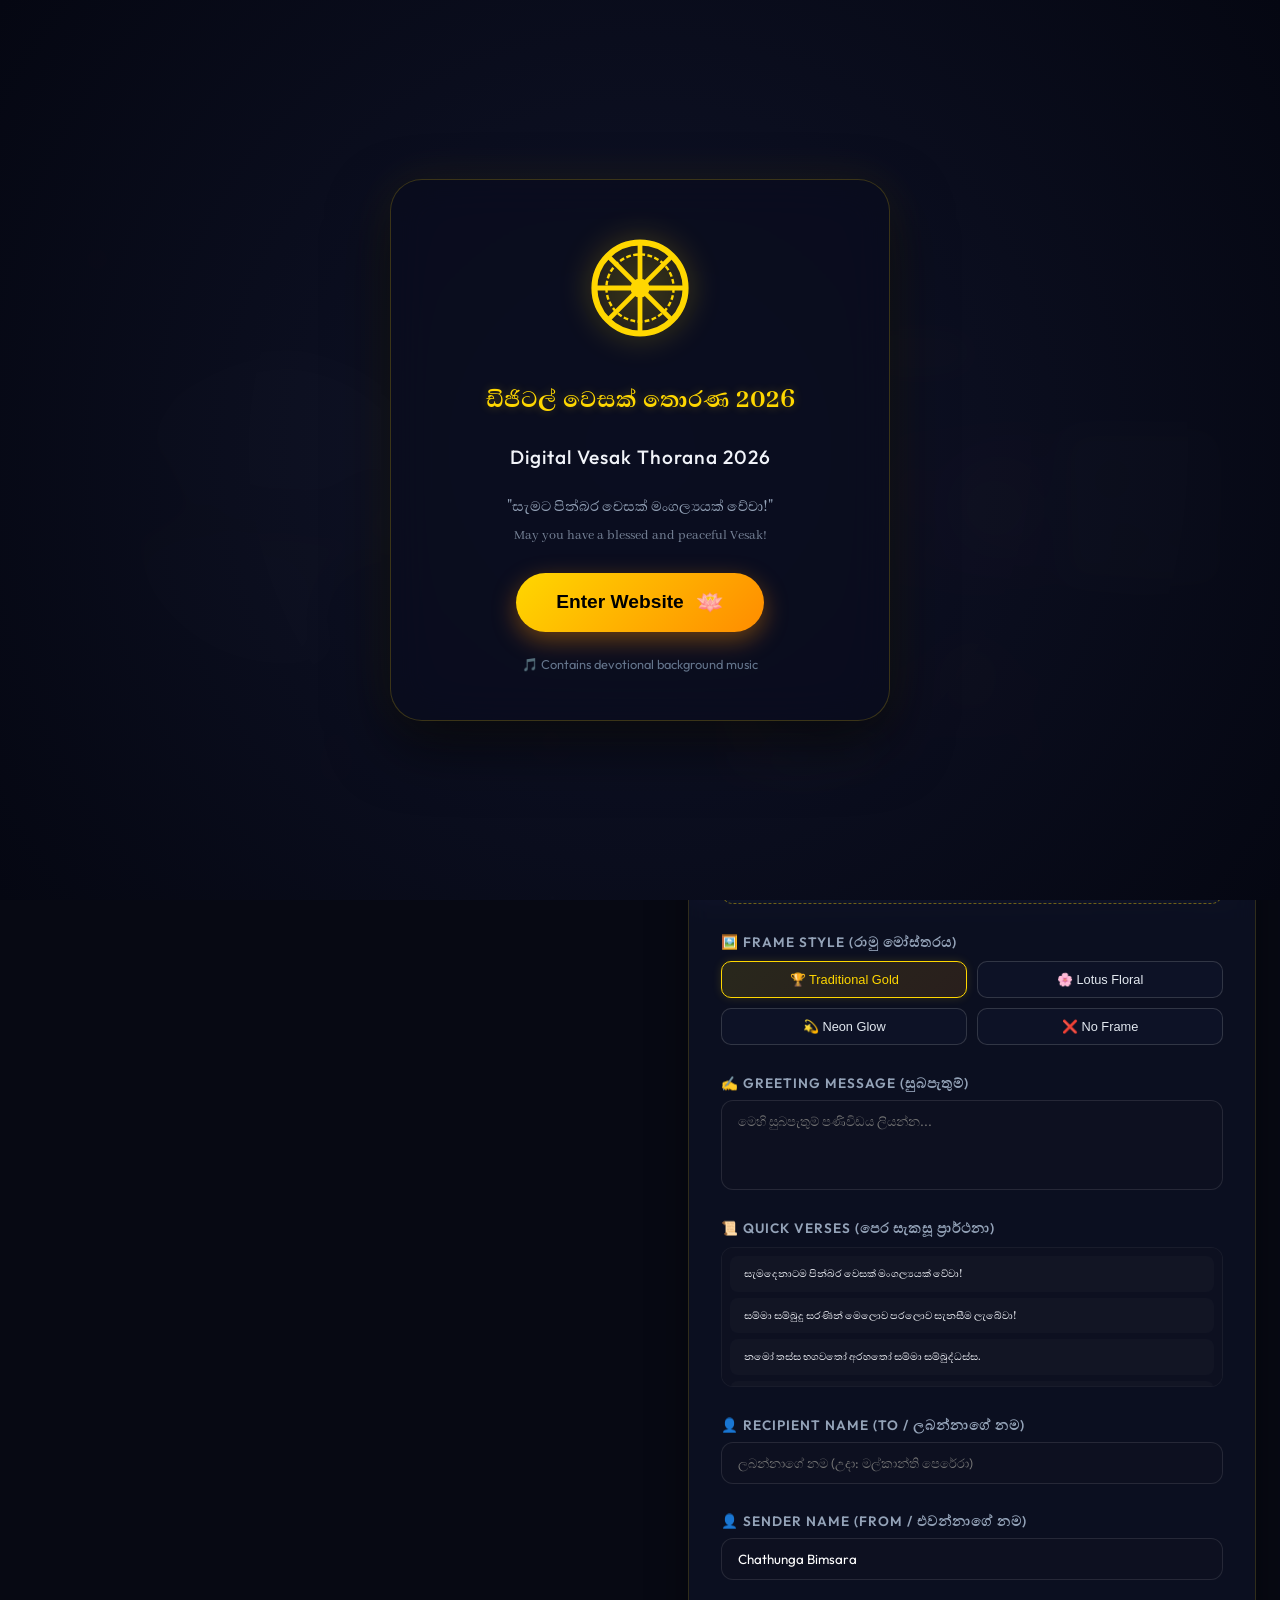
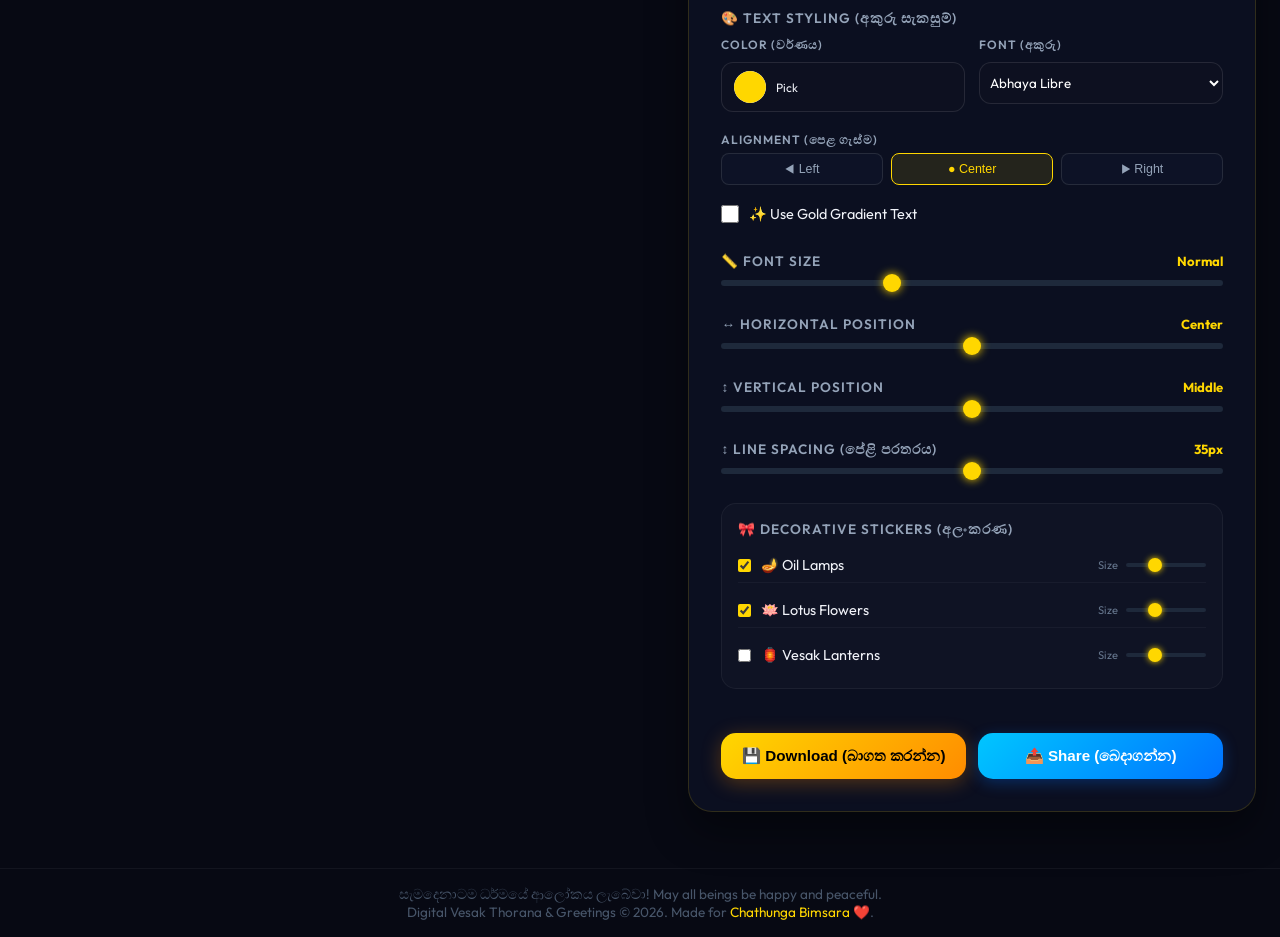
==== card-genarate.html @ f558ec24 "html updated" ====
<!DOCTYPE html>
<html lang="si">

<head>
    <meta charset="UTF-8">
    <meta name="viewport" content="width=device-width, initial-scale=1.0">
    <title>Vesak Card Generator | වෙසක් පත් නිර්මාණය</title>
    <meta name="description"
        content="Create and download custom Vesak Poya greeting cards with uploaded photos, premium frames, and decorative stickers.">
    <link rel="stylesheet" href="style.css">
</head>

<body>

    <!-- Welcome/Entry Screen Overlay -->
    <div id="welcomeOverlay" class="welcome-overlay">
        <div class="welcome-card">
            <!-- Rotating Dharma Wheel -->
            <svg class="welcome-logo" viewBox="0 0 100 100" xmlns="http://www.w3.org/2000/svg">
                <circle cx="50" cy="50" r="38" fill="none" stroke="#ffd700" stroke-width="5" />
                <circle cx="50" cy="50" r="8" fill="#ffd700" />
                <line x1="50" y1="12" x2="50" y2="88" stroke="#ffd700" stroke-width="4" />
                <line x1="12" y1="50" x2="88" y2="50" stroke="#ffd700" stroke-width="4" />
                <line x1="23" y1="23" x2="77" y2="77" stroke="#ffd700" stroke-width="4" />
                <line x1="23" y1="77" x2="77" y2="23" stroke="#ffd700" stroke-width="4" />
                <circle cx="50" cy="50" r="28" fill="none" stroke="#ffd700" stroke-width="2" stroke-dasharray="4,2" />
            </svg>
            <h1 class="welcome-title-si">ඩිජිටල් වෙසක් තොරණ 2026</h1>
            <h2 class="welcome-title-en">Digital Vesak Thorana 2026</h2>
            <p class="welcome-blessing">"සැමට පින්බර වෙසක් මංගල්‍යයක් වේවා!"<br><span
                    style="font-size:0.9rem;opacity:0.8;">May you have a blessed and peaceful Vesak!</span></p>
            <button id="btnEnterWebsite" class="welcome-btn">
                <span>Enter Website</span>
                <span style="font-size:1.4rem;">🪷</span>
            </button>
            <p class="welcome-note">🎵 Contains devotional background music</p>
        </div>
    </div>

    <div class="stars-bg">
        <div class="stars"></div>
    </div>

    <!-- Header Navigation -->
    <header>
        <div class="logo">
            <svg class="logo-icon" viewBox="0 0 100 100" xmlns="http://www.w3.org/2000/svg">
                <circle cx="50" cy="50" r="38" fill="none" stroke="#ffd700" stroke-width="5" />
                <circle cx="50" cy="50" r="8" fill="#ffd700" />
                <line x1="50" y1="12" x2="50" y2="88" stroke="#ffd700" stroke-width="4" />
                <line x1="12" y1="50" x2="88" y2="50" stroke="#ffd700" stroke-width="4" />
                <line x1="23" y1="23" x2="77" y2="77" stroke="#ffd700" stroke-width="4" />
                <line x1="23" y1="77" x2="77" y2="23" stroke="#ffd700" stroke-width="4" />
                <circle cx="50" cy="50" r="28" fill="none" stroke="#ffd700" stroke-width="2" stroke-dasharray="4,2" />
            </svg>
            <span class="logo-text">Vesak 2026</span>
        </div>

        <!-- Desktop Nav -->
        <nav>
            <ul>
                <li><a href="index.html" class="nav-link">🏠 Home</a></li>
                <li><a href="thorana.html" class="nav-link">🎡 Digital Thorana</a></li>
                <li><a href="card-genarate.html" class="nav-link">🎨 Card Generator</a></li>
            </ul>
        </nav>

        <!-- Hamburger -->
        <div class="hamburger" id="hamburger">
            <span></span>
            <span></span>
            <span></span>
        </div>

        <button id="btnGlobalMusic" class="btn-music-toggle">🔊 Music On</button>
    </header>

    <!-- Mobile Menu -->
    <div class="mobile-menu" id="mobileMenu">
        <button id="mobileMusicBtn" class="mobile-music-btn">
            🔊 Music On
        </button>

        <ul>
            <li><a href="index.html" class="nav-link">🏠 Home</a></li>
            <li><a href="thorana.html" class="nav-link">🎡 Digital Thorana</a></li>
            <li><a href="card-genarate.html" class="nav-link">🎨 Card Generator</a></li>
        </ul>
    </div>

    <!-- Main Generator -->
    <main class="card-generator-container">

        <!-- Left: Live Canvas Preview -->
        <section class="card-preview-area">
            <div class="canvas-wrapper pulse-glow-border">
                <canvas id="cardCanvas"></canvas>
            </div>
            <p style="margin-top:1rem;font-size:0.85rem;color:#64748b;text-align:center;">
                ✨ Live 800×800 HD preview. Your card updates instantly!
            </p>
        </section>

        <!-- Right: Controls Dashboard -->
        <section class="card-controls">
            <h2 class="dashboard-title">
                <span>🎨 Card Studio</span>
                <span style="font-family:var(--font-sinhala);font-size:1.15rem;">වෙසක් පත් නිර්මාණය</span>
            </h2>

            <!-- 0. Orientation -->
            <div class="control-group">
                <span class="control-label">📏 Orientation</span>
                <div class="color-presets" style="justify-content: flex-start; gap: 10px;">
                    <button class="btn-export" id="btnPortrait"
                        style="width: auto; padding: 8px 12px; font-size: 0.85rem;">Portrait</button>
                    <button class="btn-export" id="btnSquare"
                        style="width: auto; padding: 8px 12px; font-size: 0.85rem;">Square</button>
                    <button class="btn-export" id="btnLandscape"
                        style="width: auto; padding: 8px 12px; font-size: 0.85rem;">Landscape</button>
                </div>
            </div>

            <!-- 1. Background Selection -->
            <div class="control-group">
                <span class="control-label">🖼️ Vesak Card Templates (වෙසක් පත් මෝස්තර)</span>
                <div class="bg-select-grid" style="grid-template-columns: repeat(3, 1fr); gap: 10px;">
                    <div class="bg-option active" data-bg="vesak1">
                        <div class="bg-option-preview" style="background: #0d1020;">
                            <img src="assets/vesak1.png" alt="T1" style="width:100%; height:100%; object-fit:cover;"
                                onerror="this.style.display='none'; this.nextElementSibling.style.display='block';">
                            <span class="fallback-emoji" style="display:none; font-size: 1.5rem;">🪷</span>
                        </div>
                        <span class="bg-option-label">Template 1</span>
                    </div>
                    <div class="bg-option" data-bg="vesak2">
                        <div class="bg-option-preview" style="background: #0d1020;">
                            <img src="assets/vesak2.png" alt="T2" style="width:100%; height:100%; object-fit:cover;"
                                onerror="this.style.display='none'; this.nextElementSibling.style.display='block';">
                            <span class="fallback-emoji" style="display:none; font-size: 1.5rem;">🏮</span>
                        </div>
                        <span class="bg-option-label">Template 2</span>
                    </div>
                    <div class="bg-option" data-bg="vesak3">
                        <div class="bg-option-preview" style="background: #0d1020;">
                            <img src="assets/vesak3.png" alt="T3" style="width:100%; height:100%; object-fit:cover;"
                                onerror="this.style.display='none'; this.nextElementSibling.style.display='block';">
                            <span class="fallback-emoji" style="display:none; font-size: 1.5rem;">🧘</span>
                        </div>
                        <span class="bg-option-label">Template 3</span>
                    </div>
                    <div class="bg-option" data-bg="vesak4">
                        <div class="bg-option-preview" style="background: #0d1020;">
                            <img src="assets/vesak4.png" alt="T4" style="width:100%; height:100%; object-fit:cover;"
                                onerror="this.style.display='none'; this.nextElementSibling.style.display='block';">
                            <span class="fallback-emoji" style="display:none; font-size: 1.5rem;">✨</span>
                        </div>
                        <span class="bg-option-label">Template 4</span>
                    </div>
                    <div class="bg-option" data-bg="vesak5">
                        <div class="bg-option-preview" style="background: #0d1020;">
                            <img src="assets/vesak5.png" alt="T5" style="width:100%; height:100%; object-fit:cover;"
                                onerror="this.style.display='none'; this.nextElementSibling.style.display='block';">
                            <span class="fallback-emoji" style="display:none; font-size: 1.5rem;">🎡</span>
                        </div>
                        <span class="bg-option-label">Template 5</span>
                    </div>
                    <div class="bg-option" data-bg="procedural">
                        <div class="bg-option-preview"
                            style="background:radial-gradient(circle at center,#1d1947,#03030c); font-size: 1.5rem; display: flex; align-items: center; justify-content: center;">
                            🌌</div>
                        <span class="bg-option-label">Custom Glow</span>
                    </div>
                </div>
            </div>

            <!-- 2. Upload Custom Image -->
            <div class="control-group">
                <span class="control-label">📤 Upload Your Photo (ඔබේ පින්තූරයක් උඩුගත කරන්න)</span>
                <div class="file-upload-wrapper">
                    <input id="cardImageUpload" type="file" accept="image/*">
                    <label for="cardImageUpload" class="file-upload-label">
                        <span>📁 Choose Image File...</span>
                    </label>
                    <button id="btnClearUpload" class="btn-clear-upload" style="display:none;">✕ Clear</button>
                </div>
            </div>

            <!-- 3. Frame Style -->
            <div class="control-group">
                <span class="control-label">🖼️ Frame Style (රාමු මෝස්තරය)</span>
                <div class="frame-select-grid">
                    <button class="btn-frame active" data-frame="gold">🏆 Traditional Gold</button>
                    <button class="btn-frame" data-frame="floral">🌸 Lotus Floral</button>
                    <button class="btn-frame" data-frame="neon">💫 Neon Glow</button>
                    <button class="btn-frame" data-frame="none">❌ No Frame</button>
                </div>
            </div>

            <!-- 4. Greeting Text -->
            <div class="text-input-wrapper">
                <label for="cardGreetingText" class="control-label">✍️ Greeting Message (සුබපැතුම්)</label>
                <textarea id="cardGreetingText" class="custom-textarea"
                    placeholder="මෙහි සුබපැතුම් පණිවිඩය ලියන්න..."></textarea>
            </div>

            <!-- 5. Quick Verses -->
            <div class="control-group">
                <span class="control-label">📜 Quick Verses (පෙර සැකසූ ප්‍රාර්ථනා)</span>
                <div id="versesList" class="verses-list"></div>
            </div>

            <!-- 6. Recipient & Sender Names (To / From) -->
            <div class="text-input-wrapper">
                <label for="cardRecipientName" class="control-label">👤 Recipient Name (To / ලබන්නාගේ නම)</label>
                <input id="cardRecipientName" type="text" class="custom-input"
                    placeholder="ලබන්නාගේ නම (උදා: මල්කාන්ති පෙරේරා)">
            </div>

            <div class="text-input-wrapper">
                <label for="cardSenderName" class="control-label">👤 Sender Name (From / එවන්නාගේ නම)</label>
                <input id="cardSenderName" type="text" class="custom-input" value="Chathunga Bimsara"
                    placeholder="ඔබේ නම (උදා: Chathunga Bimsara)">
            </div>

            <!-- 7. Text Styling Grid -->
            <div class="control-group">
                <span class="control-label">🎨 Text Styling (අකුරු සැකසුම්)</span>
                <div class="style-controls-grid">
                    <div class="control-group">
                        <span class="control-label" style="font-size:0.75rem;">Color (වර්ණය)</span>
                        <div class="color-picker-wrapper">
                            <input id="textColor" type="color" value="#ffd700">
                            <span style="font-size:0.75rem;">Pick</span>
                        </div>
                    </div>
                    <div class="control-group">
                        <span class="control-label" style="font-size:0.75rem;">Font (අකුරු)</span>
                        <select id="cardFont" class="custom-input" style="height:42px;padding:6px;">
                            <option value="Abhaya Libre">Abhaya Libre</option>
                            <option value="Outfit">Outfit</option>
                            <option value="Yatra One">Yatra One</option>
                        </select>
                    </div>
                </div>
                <!-- Text Alignment -->
                <div style="margin-top:10px;">
                    <span class="control-label" style="font-size:0.75rem;margin-bottom:6px;display:block;">Alignment
                        (පෙළ ගැස්ම)</span>
                    <div class="align-btn-group">
                        <button class="btn-align" data-align="left">◀ Left</button>
                        <button class="btn-align active" data-align="center">● Center</button>
                        <button class="btn-align" data-align="right">▶ Right</button>
                    </div>
                </div>
                <!-- Gold Gradient Toggle -->
                <label class="checkbox-row" style="margin-top:10px;">
                    <input id="useGoldGradient" type="checkbox"
                        style="width:18px;height:18px;accent-color:var(--color-yellow);">
                    <span>✨ Use Gold Gradient Text</span>
                </label>
            </div>

            <!-- 8. Size & Position Sliders -->
            <div class="control-group">
                <div style="display:flex;justify-content:space-between;align-items:center;">
                    <span class="control-label">📏 Font Size</span>
                    <span id="valTextSize"
                        style="font-size:0.82rem;color:var(--color-yellow);font-weight:700;">Normal</span>
                </div>
                <input id="textSize" type="range" class="speed-slider" min="-15" max="30" value="0">
            </div>
            <div class="control-group">
                <div style="display:flex;justify-content:space-between;align-items:center;">
                    <span class="control-label">↔️ Horizontal Position</span>
                    <span id="valTextX"
                        style="font-size:0.82rem;color:var(--color-yellow);font-weight:700;">Center</span>
                </div>
                <input id="textXOffset" type="range" class="speed-slider" min="-250" max="250" value="0">
            </div>
            <div class="control-group">
                <div style="display:flex;justify-content:space-between;align-items:center;">
                    <span class="control-label">↕️ Vertical Position</span>
                    <span id="valTextY"
                        style="font-size:0.82rem;color:var(--color-yellow);font-weight:700;">Middle</span>
                </div>
                <input id="textOffset" type="range" class="speed-slider" min="-250" max="250" value="0">
            </div>
            <div class="control-group">
                <div style="display:flex;justify-content:space-between;align-items:center;">
                    <span class="control-label">↕️ Line Spacing (පේළි පරතරය)</span>
                    <span id="valLineH" style="font-size:0.82rem;color:var(--color-yellow);font-weight:700;">35px</span>
                </div>
                <input id="textLineHeight" type="range" class="speed-slider" min="10" max="60" value="35">
            </div>

            <!-- 9. Decorative Stickers -->
            <div class="control-group sticker-panel">
                <span class="control-label">🎀 Decorative Stickers (අලංකරණ)</span>

                <!-- Oil Lamp -->
                <div class="sticker-control-row">
                    <label class="checkbox-row">
                        <input id="stickerLamp" type="checkbox" checked style="accent-color:var(--color-yellow);">
                        <span>🪔 Oil Lamps</span>
                    </label>
                    <div class="sticker-sliders">
                        <label style="font-size:0.7rem;color:#64748b;">Size</label>
                        <input id="stickerLampScale" type="range" class="mini-slider" min="50" max="200" value="100">
                    </div>
                </div>

                <!-- Lotus -->
                <div class="sticker-control-row">
                    <label class="checkbox-row">
                        <input id="stickerLotus" type="checkbox" checked style="accent-color:var(--color-yellow);">
                        <span>🪷 Lotus Flowers</span>
                    </label>
                    <div class="sticker-sliders">
                        <label style="font-size:0.7rem;color:#64748b;">Size</label>
                        <input id="stickerLotusScale" type="range" class="mini-slider" min="50" max="200" value="100">
                    </div>
                </div>

                <!-- Lantern -->
                <div class="sticker-control-row">
                    <label class="checkbox-row">
                        <input id="stickerLantern" type="checkbox" style="accent-color:var(--color-yellow);">
                        <span>🏮 Vesak Lanterns</span>
                    </label>
                    <div class="sticker-sliders">
                        <label style="font-size:0.7rem;color:#64748b;">Size</label>
                        <input id="stickerLanternScale" type="range" class="mini-slider" min="50" max="200" value="100">
                    </div>
                </div>
            </div>

            <!-- 10. Export -->
            <div style="display: flex; gap: 12px; margin-top: 15px; width: 100%;">
                <button id="btnDownloadCard" class="btn-export"
                    style="flex: 1; margin-top: 0; padding: 14px; font-size: 0.95rem;">
                    💾 Download (බාගත කරන්න)
                </button>
                <button id="btnShareCard" class="btn-export"
                    style="flex: 1; margin-top: 0; padding: 14px; font-size: 0.95rem; background: linear-gradient(135deg, #00c6ff, #0072ff); border: none; box-shadow: 0 4px 15px rgba(0, 114, 255, 0.3); color: #fff;">
                    📤 Share (බෙදාගන්න)
                </button>
            </div>
        </section>
    </main>

    <footer class="footer-text">
        සැමදෙනාටම ධර්මයේ ආලෝකය ලැබේවා! May all beings be happy and peaceful.<br>
        Digital Vesak Thorana &amp; Greetings © 2026. Made for <span>Chathunga Bimsara ❤️</span>.
    </footer>

    <script src="script.js"></script>
</body>

</html>
---- style.css ----
@import url('https://fonts.googleapis.com/css2?family=Abhaya+Libre:wght@400;600;700;800&family=Outfit:wght@300;400;500;600;700;800&family=Yatra+One&display=swap');

/* --- DESIGN SYSTEM --- */
:root {
    --bg-dark: #070913;
    --bg-card: rgba(15, 20, 42, 0.6);
    --bg-glass: rgba(10, 12, 30, 0.7);
    --border-glass: rgba(255, 215, 0, 0.15);
    --color-blue: #0056B3;
    --color-yellow: #FFD700;
    --color-red: #D91E18;
    --color-white: #FFFFFF;
    --color-orange: #FF6600;
    --glow-blue: 0 0 15px #3a86ff, 0 0 30px #3a86ff;
    --glow-yellow: 0 0 15px #ffd700, 0 0 30px #ffd700;
    --glow-red: 0 0 15px #ff0055, 0 0 30px #ff0055;
    --glow-white: 0 0 15px #ffffff, 0 0 30px #ffffff;
    --glow-orange: 0 0 15px #ff7b00, 0 0 30px #ff7b00;
    --font-heading: 'Outfit', sans-serif;
    --font-sinhala: 'Abhaya Libre', serif;
    --font-ornamental: 'Yatra One', cursive;
}

/* --- RESET --- */
* { margin: 0; padding: 0; box-sizing: border-box; }

html { scroll-behavior: smooth; }

body {
    background-color: var(--bg-dark);
    color: #f1f3f9;
    font-family: var(--font-heading);
    min-height: 100vh;
    display: flex;
    flex-direction: column;
    overflow-x: hidden;
    position: relative;
}

main {
    flex: 1;
}

/* Custom Scrollbar */
::-webkit-scrollbar { width: 6px; }
::-webkit-scrollbar-track { background: #0d1020; }
::-webkit-scrollbar-thumb { background: rgba(255,215,0,0.3); border-radius: 3px; }
::-webkit-scrollbar-thumb:hover { background: rgba(255,215,0,0.6); }

/* --- STARFIELD --- */
.stars-bg {
    position: fixed; top: 0; left: 0; width: 100%; height: 100%;
    z-index: -2;
    background: radial-gradient(ellipse at bottom, #101432 0%, #050710 100%);
    overflow: hidden;
}
.stars { position: absolute; width: 100%; height: 100%; }
.star {
    position: absolute; background-color: #fff; border-radius: 50%;
    animation: twinkle 3s infinite ease-in-out;
}
@keyframes twinkle {
    0%, 100% { opacity: 0.2; transform: scale(0.8); }
    50% { opacity: 1; transform: scale(1.2); }
}

.lantern-float {
    position: absolute; opacity: 0.15;
    background: radial-gradient(circle, rgba(255,165,0,0.6) 0%, rgba(255,0,0,0) 70%);
    border-radius: 50%; filter: blur(5px); pointer-events: none;
    animation: float-up 25s infinite linear;
}
@keyframes float-up {
    0% { transform: translateY(105vh) translateX(0) scale(0.8); opacity: 0; }
    10% { opacity: 0.25; }
    90% { opacity: 0.25; }
    100% { transform: translateY(-10vh) translateX(100px) scale(1.2); opacity: 0; }
}

/* --- HEADER --- */
header {
    background: var(--bg-glass); backdrop-filter: blur(12px); -webkit-backdrop-filter: blur(12px);
    border-bottom: 1px solid var(--border-glass);
    padding: 1rem 2rem; position: sticky; top: 0; z-index: 100;
    display: flex; justify-content: space-between; align-items: center;
}
.logo { display: flex; align-items: center; gap: 12px; }
.logo-icon {
    width: 40px; height: 40px;
    filter: drop-shadow(0 0 8px var(--color-yellow));
    animation: spin-slow 12s infinite linear;
}
@keyframes spin-slow { from { transform: rotate(0deg); } to { transform: rotate(360deg); } }
.logo-text {
    font-family: var(--font-ornamental); font-size: 1.6rem;
    background: linear-gradient(45deg, #ffd700, #ff8c00);
    -webkit-background-clip: text; -webkit-text-fill-color: transparent;
}
nav ul { display: flex; list-style: none; gap: 20px; }
nav a {
    color: #e2e8f0; text-decoration: none; font-weight: 500; font-size: 0.9rem;
    padding: 8px 16px; border-radius: 20px;
    transition: all 0.3s cubic-bezier(0.4, 0, 0.2, 1);
    border: 1px solid transparent;
}
nav a:hover, nav li.active a {
    color: var(--color-yellow); border-color: var(--border-glass);
    background: rgba(255, 215, 0, 0.05);
    text-shadow: 0 0 8px rgba(255, 215, 0, 0.4);
}

.btn-music-toggle {
    background: rgba(255, 255, 255, 0.05);
    border: 1px solid rgba(255, 255, 255, 0.2);
    color: #94a3b8;
    padding: 8px 18px;
    border-radius: 20px;
    cursor: pointer;
    font-weight: 600;
    font-size: 0.82rem;
    display: flex;
    align-items: center;
    gap: 8px;
    transition: all 0.3s ease;
    white-space: nowrap;
}
.btn-music-toggle:hover {
    background: rgba(255, 215, 0, 0.1);
    border-color: var(--color-yellow);
    color: var(--color-yellow);
    transform: translateY(-1px);
}
/* Active playing state - glowing gold */
.btn-music-toggle.playing {
    background: rgba(255, 215, 0, 0.15);
    border-color: var(--color-yellow);
    color: var(--color-yellow);
    text-shadow: 0 0 8px rgba(255, 215, 0, 0.5);
    box-shadow: 0 0 15px rgba(255, 215, 0, 0.2), inset 0 0 10px rgba(255, 215, 0, 0.05);
    animation: music-pulse 2s infinite ease-in-out;
}
@keyframes music-pulse {
    0%, 100% { box-shadow: 0 0 10px rgba(255, 215, 0, 0.2); }
    50% { box-shadow: 0 0 25px rgba(255, 215, 0, 0.5), 0 0 40px rgba(255, 215, 0, 0.1); }
}

/* Now Playing Toast */
.now-playing-toast {
    position: fixed;
    bottom: 24px;
    left: 50%;
    transform: translateX(-50%) translateY(120px);
    background: rgba(10, 12, 28, 0.92);
    border: 1px solid var(--color-yellow);
    border-radius: 50px;
    padding: 12px 24px;
    display: flex;
    align-items: center;
    gap: 12px;
    z-index: 9999;
    backdrop-filter: blur(16px);
    transition: transform 0.4s cubic-bezier(0.175, 0.885, 0.32, 1.275), opacity 0.4s ease;
    opacity: 0;
    pointer-events: none;
    box-shadow: 0 8px 30px rgba(0,0,0,0.5), 0 0 20px rgba(255,215,0,0.1);
    max-width: 90vw;
}
.now-playing-toast.visible {
    transform: translateX(-50%) translateY(0);
    opacity: 1;
}
.now-playing-bars {
    display: flex;
    align-items: flex-end;
    gap: 2px;
    height: 18px;
}
.now-playing-bars span {
    display: block;
    width: 3px;
    background: var(--color-yellow);
    border-radius: 2px;
    animation: eq-bar 0.8s infinite ease-in-out;
}
.now-playing-bars span:nth-child(1) { height: 40%; animation-delay: 0s; }
.now-playing-bars span:nth-child(2) { height: 100%; animation-delay: 0.15s; }
.now-playing-bars span:nth-child(3) { height: 70%; animation-delay: 0.3s; }
.now-playing-bars span:nth-child(4) { height: 50%; animation-delay: 0.45s; }
@keyframes eq-bar {
    0%, 100% { transform: scaleY(0.4); }
    50% { transform: scaleY(1); }
}
.now-playing-info { display: flex; flex-direction: column; gap: 2px; }
.now-playing-label-sm { font-size: 0.68rem; color: #94a3b8; text-transform: uppercase; letter-spacing: 1px; }
.now-playing-title { font-size: 0.88rem; font-weight: 600; color: var(--color-yellow); white-space: nowrap; overflow: hidden; text-overflow: ellipsis; max-width: 260px; }
.now-playing-artist { font-size: 0.75rem; color: #cbd5e1; }
.now-playing-close {
    background: transparent; border: none;
    color: #64748b; cursor: pointer; font-size: 1rem;
    padding: 4px; line-height: 1; pointer-events: all;
    transition: color 0.2s;
}
.now-playing-close:hover { color: #fff; }

/* --- HOME HERO --- */
.hero-section {
    flex: 1; display: flex; flex-direction: column;
    justify-content: center; align-items: center; text-align: center;
    padding: 3rem 1.5rem;
}
.hero-logo-large {
    width: 140px; height: 140px; margin-bottom: 24px;
    filter: drop-shadow(0 0 25px rgba(255, 215, 0, 0.4));
    animation: pulse-glow 3s infinite ease-in-out;
}
@keyframes pulse-glow {
    0%, 100% { transform: scale(1); filter: drop-shadow(0 0 20px rgba(255, 215, 0, 0.3)); }
    50% { transform: scale(1.05); filter: drop-shadow(0 0 40px rgba(255, 215, 0, 0.6)); }
}
.hero-title {
    font-family: var(--font-ornamental); font-size: 3.5rem; margin-bottom: 12px;
    background: linear-gradient(to right, #ffffff, #ffd700, #ff8c00, #ffffff);
    background-size: 200% auto;
    -webkit-background-clip: text; -webkit-text-fill-color: transparent;
    animation: shine-text 5s linear infinite;
}
.hero-title-sinhala {
    font-family: var(--font-sinhala); font-size: 2.5rem; font-weight: 700;
    color: var(--color-yellow); margin-bottom: 24px;
    text-shadow: 0 0 15px rgba(255, 215, 0, 0.4);
}
@keyframes shine-text { to { background-position: 200% center; } }
.hero-subtitle {
    font-size: 1.15rem; max-width: 700px; line-height: 1.8;
    color: #cbd5e1; margin-bottom: 40px; font-weight: 300;
}
.cta-container { display: flex; gap: 24px; flex-wrap: wrap; justify-content: center; }
.btn-premium {
    background: linear-gradient(135deg, rgba(255,215,0,0.15), rgba(255,140,0,0.2));
    border: 1px solid var(--color-yellow); color: #fff;
    padding: 16px 36px; font-size: 1.1rem; font-weight: 600; border-radius: 30px;
    cursor: pointer; text-decoration: none;
    transition: all 0.4s cubic-bezier(0.175, 0.885, 0.32, 1.275);
    box-shadow: 0 4px 20px rgba(255, 215, 0, 0.1), inset 0 0 15px rgba(255, 215, 0, 0.1);
    display: inline-flex; align-items: center; gap: 10px;
}
.btn-premium:hover {
    transform: translateY(-5px);
    box-shadow: 0 12px 30px rgba(255, 215, 0, 0.3), inset 0 0 20px rgba(255, 215, 0, 0.2);
    text-shadow: 0 0 5px #fff;
}
.btn-secondary {
    background: rgba(15, 23, 42, 0.5); border: 1px solid rgba(255, 255, 255, 0.2);
    color: #e2e8f0; padding: 16px 36px; font-size: 1.1rem; font-weight: 500;
    border-radius: 30px; cursor: pointer; text-decoration: none;
    transition: all 0.3s ease; display: inline-flex; align-items: center; gap: 10px;
}
.btn-secondary:hover { border-color: #fff; background: rgba(255, 255, 255, 0.05); color: #fff; }

/* Countdown */
.countdown-box {
    margin-top: 50px; background: var(--bg-glass); padding: 1.5rem 3rem;
    border-radius: 20px; border: 1px solid var(--border-glass);
    display: flex; gap: 30px; backdrop-filter: blur(8px);
}
.countdown-item { display: flex; flex-direction: column; align-items: center; }
.countdown-num {
    font-size: 2.2rem; font-weight: 800; color: var(--color-yellow);
    text-shadow: 0 0 10px rgba(255, 215, 0, 0.3);
}
.countdown-label { font-size: 0.8rem; text-transform: uppercase; letter-spacing: 1px; color: #94a3b8; }

/* --- THORANA PAGE --- */
.thorana-container {
    max-width: 1500px; margin: 2rem auto; padding: 0 1.5rem;
    display: grid; grid-template-columns: 1fr; gap: 2.5rem;
}
@media (min-width: 1024px) {
    .thorana-container { grid-template-columns: 1.5fr 1fr; }
}
.thorana-view {
    display: flex; flex-direction: column; align-items: center; position: relative;
    background: rgba(8, 10, 24, 0.4); border-radius: 24px;
    border: 1px solid rgba(255, 255, 255, 0.05);
    padding: 1.5rem 1rem; box-shadow: 0 10px 40px rgba(0, 0, 0, 0.5);
}
.pandal-structure { width: 100%; max-width: 750px; height: auto; }
/* ---------- Thorana Buddha Image Overlay (responsive) ---------- */
.thorana-view { position: relative; }
.thorana-buddha {
    position: absolute;
    left: 50%;
    top: 21%;
    transform: translate(-50%, -50%);
    width: clamp(160px, 24vw, 360px);
    max-width: 36%;
    height: auto;
    z-index: 5;
    pointer-events: none;
    filter: drop-shadow(0 10px 25px rgba(0,0,0,0.6));
}

/* Hide original SVG buddha silhouette so the photo doesn't overlap */
#buddhaStanding { display: none; }

@media (max-width: 1024px) {
    .thorana-buddha { top: 38%; width: clamp(140px, 30vw, 420px); max-width: 42%; }
}
@media (max-width: 520px) {
    .thorana-buddha { top: 36%; width: clamp(120px, 42vw, 320px); max-width: 62%; }
    .pandal-structure { max-width: 100%; height: auto; }
}

/* Bulb States */
.bulb { cursor: pointer; transition: fill 0.15s ease, filter 0.15s ease, opacity 0.15s ease; }
.bulb-blue.active { fill: #3a86ff; filter: drop-shadow(var(--glow-blue)); }
.bulb-yellow.active { fill: #ffd700; filter: drop-shadow(var(--glow-yellow)); }
.bulb-red.active { fill: #ff0055; filter: drop-shadow(var(--glow-red)); }
.bulb-white.active { fill: #ffffff; filter: drop-shadow(var(--glow-white)); }
.bulb-orange.active { fill: #ff7b00; filter: drop-shadow(var(--glow-orange)); }
.bulb:not(.active) { fill: #1a1d30; filter: none; opacity: 0.5; }

/* Panel Triggers */
.pandal-panel-trigger { cursor: pointer; transition: transform 0.3s ease, filter 0.3s ease; }
.pandal-panel-trigger:hover { transform: scale(1.04); filter: brightness(1.2) drop-shadow(0 0 12px var(--color-yellow)); }
.pandal-panel-trigger.selected { transform: scale(1.06); filter: brightness(1.3) drop-shadow(0 0 20px var(--color-yellow)); }

/* Dashboard */
.thorana-dashboard {
    background: var(--bg-card); border: 1px solid var(--border-glass);
    border-radius: 24px; padding: 2rem;
    box-shadow: 0 20px 40px rgba(0, 0, 0, 0.4);
    backdrop-filter: blur(12px); display: flex; flex-direction: column; gap: 1.8rem;
}
.dashboard-title {
    font-family: var(--font-sinhala); font-size: 1.8rem; color: var(--color-yellow);
    border-bottom: 2px solid rgba(255, 215, 0, 0.2); padding-bottom: 12px;
    display: flex; justify-content: space-between; align-items: center;
}
.control-group { display: flex; flex-direction: column; gap: 10px; }
.control-label {
    font-size: 0.85rem; text-transform: uppercase; letter-spacing: 1px;
    color: #94a3b8; font-weight: 600;
}
.pattern-grid { display: grid; grid-template-columns: repeat(2, 1fr); gap: 10px; }
.btn-pattern {
    background: rgba(15, 23, 42, 0.6); border: 1px solid rgba(255, 215, 0, 0.3);
    color: #e2e8f0; padding: 10px; font-size: 0.85rem; border-radius: 12px;
    cursor: pointer; transition: all 0.3s ease; font-weight: 500;
}
.btn-pattern:hover, .btn-pattern.active {
    background: linear-gradient(135deg, rgba(255,215,0,0.15), rgba(255,140,0,0.15));
    border-color: var(--color-yellow); color: var(--color-yellow);
    box-shadow: 0 0 12px rgba(255, 215, 0, 0.2); transform: translateY(-2px);
}
.speed-slider {
    width: 100%; -webkit-appearance: none; height: 6px;
    border-radius: 3px; background: #1e293b; outline: none;
}
.speed-slider::-webkit-slider-thumb {
    -webkit-appearance: none; width: 18px; height: 18px; border-radius: 50%;
    background: var(--color-yellow); cursor: pointer;
    box-shadow: 0 0 10px var(--color-yellow); transition: transform 0.1s;
}
.speed-slider::-webkit-slider-thumb:hover { transform: scale(1.2); }

/* Story Card */
.story-card {
    background: rgba(5, 7, 18, 0.8); border: 1px solid rgba(255, 255, 255, 0.08);
    border-radius: 20px; padding: 1.8rem;
    display: flex; flex-direction: column; gap: 1.2rem;
    position: relative; overflow: hidden;
}
.story-card::before {
    content: ''; position: absolute; top: 0; left: 0; width: 100%; height: 4px;
    background: linear-gradient(to right, var(--color-blue), var(--color-yellow), var(--color-red), var(--color-white), var(--color-orange));
}
.story-header { display: flex; justify-content: space-between; align-items: center; }
.story-badge {
    background: rgba(255, 215, 0, 0.1); color: var(--color-yellow);
    border: 1px solid var(--border-glass); padding: 6px 14px; border-radius: 20px;
    font-size: 0.8rem; font-weight: 600;
}
.story-lang-toggle {
    display: flex; background: #13172b; border-radius: 20px; padding: 3px;
    border: 1px solid rgba(255,255,255,0.05);
}
.btn-lang {
    background: transparent; border: none; color: #64748b;
    padding: 6px 16px; font-size: 0.85rem; font-weight: 600;
    border-radius: 18px; cursor: pointer; transition: all 0.3s ease;
}
.btn-lang.active { background: var(--color-yellow); color: #000; box-shadow: 0 4px 10px rgba(255, 215, 0, 0.3); }
.story-image-placeholder {
    width: 100%; height: 240px; background: #0f1228; border-radius: 12px;
    border: 1px dashed rgba(255, 215, 0, 0.2);
    display: flex; align-items: center; justify-content: center;
    overflow: hidden; position: relative;
}
.story-image-placeholder img { width: 100%; height: 100%; object-fit: cover; transition: opacity 0.5s ease; }
.story-text-sinhala { font-family: var(--font-sinhala); font-size: 1.25rem; font-weight: 500; line-height: 1.9; color: #f8fafc; }
.story-text-english { font-family: var(--font-heading); font-size: 0.95rem; color: #e2e8f0; line-height: 1.8; }
.story-nav { display: flex; justify-content: space-between; align-items: center; margin-top: 8px; }
.btn-story-nav {
    background: transparent; border: 1px solid rgba(255,255,255,0.1);
    color: #fff; width: 44px; height: 44px; border-radius: 50%;
    display: flex; align-items: center; justify-content: center;
    cursor: pointer; transition: all 0.3s ease; font-size: 1rem;
}
.btn-story-nav:hover:not(:disabled) {
    background: var(--color-yellow); color: #000; border-color: var(--color-yellow);
    box-shadow: 0 4px 12px rgba(255, 215, 0, 0.3); transform: scale(1.05);
}
.btn-story-nav:disabled { opacity: 0.3; cursor: not-allowed; }
.auto-play-bar { display: flex; align-items: center; gap: 8px; }
.audio-controls { display: flex; gap: 16px; align-items: center; }
.btn-audio {
    background: rgba(255,255,255,0.05); border: 1px solid rgba(255,255,255,0.1);
    color: #fff; padding: 10px 20px; border-radius: 20px;
    display: flex; align-items: center; gap: 8px; cursor: pointer;
    transition: all 0.3s ease; font-size: 0.9rem;
}
.btn-audio:hover { background: rgba(255,255,255,0.15); border-color: #fff; }
.btn-audio.playing {
    background: rgba(255, 215, 0, 0.2); border-color: var(--color-yellow);
    color: var(--color-yellow); box-shadow: 0 0 10px rgba(255, 215, 0, 0.2);
}

/* --- CARD GENERATOR PAGE --- */
.card-generator-container {
    max-width: 1400px; margin: 2rem auto; padding: 0 1.5rem;
    display: grid; grid-template-columns: 1fr; gap: 2.5rem;
}
@media (min-width: 1024px) {
    .card-generator-container { grid-template-columns: 1.1fr 1fr; }
}
.card-preview-area { display: flex; flex-direction: column; align-items: center; position: sticky; top: 100px; }
.canvas-wrapper {
    background: #0f1228; border: 4px solid var(--border-glass);
    border-radius: 24px; overflow: hidden;
    box-shadow: 0 20px 50px rgba(0, 0, 0, 0.6);
    max-width: 100%;
}
#cardCanvas { display: block; max-width: 100%; height: auto; }
.card-controls {
    background: var(--bg-card); border: 1px solid var(--border-glass);
    border-radius: 24px; padding: 2rem;
    box-shadow: 0 20px 40px rgba(0, 0, 0, 0.4);
    backdrop-filter: blur(12px); display: flex; flex-direction: column; gap: 1.8rem;
}

/* Background Selector */
.bg-select-grid { display: grid; grid-template-columns: repeat(3, 1fr); gap: 12px; }
.bg-option {
    border-radius: 12px; overflow: hidden; border: 2px solid transparent;
    cursor: pointer; position: relative; transition: all 0.3s ease; background: #13172b;
}
.bg-option-preview {
    width: 100%; aspect-ratio: 1; display: flex; align-items: center;
    justify-content: center; font-size: 2rem;
}
.bg-option.active { border-color: var(--color-yellow); box-shadow: 0 0 15px rgba(255, 215, 0, 0.3); transform: scale(1.05); }
.bg-option-label {
    display: block; background: rgba(0,0,0,0.7); color: #fff;
    font-size: 0.75rem; padding: 4px 6px; text-align: center;
}

/* File Upload */
.file-upload-wrapper { position: relative; display: flex; gap: 10px; align-items: center; }
.file-upload-wrapper input[type="file"] {
    position: absolute; width: 0; height: 0; opacity: 0; overflow: hidden;
}
.file-upload-label {
    display: inline-flex; align-items: center; gap: 8px;
    background: rgba(15, 23, 42, 0.6); border: 1px dashed rgba(255,215,0,0.4);
    color: #e2e8f0; padding: 12px 20px; border-radius: 12px;
    cursor: pointer; transition: all 0.3s ease; font-size: 0.9rem; flex: 1;
}
.file-upload-label:hover {
    border-color: var(--color-yellow); background: rgba(255,215,0,0.05);
    color: var(--color-yellow);
}
.btn-clear-upload {
    background: rgba(255,60,60,0.15); border: 1px solid rgba(255,60,60,0.4);
    color: #ff6b6b; padding: 10px 16px; border-radius: 10px;
    cursor: pointer; font-size: 0.8rem; transition: all 0.3s ease;
}
.btn-clear-upload:hover { background: rgba(255,60,60,0.3); }

/* Frame Selector */
.frame-select-grid { display: grid; grid-template-columns: repeat(2, 1fr); gap: 10px; }
.btn-frame {
    background: rgba(15, 23, 42, 0.6); border: 1px solid rgba(255,255,255,0.15);
    color: #e2e8f0; padding: 10px; font-size: 0.8rem; border-radius: 10px;
    cursor: pointer; transition: all 0.3s ease; font-weight: 500;
}
.btn-frame:hover, .btn-frame.active {
    background: linear-gradient(135deg, rgba(255,215,0,0.12), rgba(255,140,0,0.12));
    border-color: var(--color-yellow); color: var(--color-yellow);
    box-shadow: 0 0 10px rgba(255, 215, 0, 0.15);
}

/* Text Inputs */
.text-input-wrapper { display: flex; flex-direction: column; gap: 8px; }
.custom-textarea, .custom-input {
    background: #0d1020; border: 1px solid rgba(255,255,255,0.1);
    border-radius: 12px; color: #fff; padding: 12px 16px;
    font-family: inherit; outline: none; transition: all 0.3s ease;
}
.custom-textarea { resize: none; height: 90px; }
.custom-textarea:focus, .custom-input:focus {
    border-color: var(--color-yellow); box-shadow: 0 0 10px rgba(255,215,0,0.15);
}

/* Verses */
.verses-list {
    display: flex; flex-direction: column; gap: 6px;
    max-height: 140px; overflow-y: auto;
    border: 1px solid rgba(255,255,255,0.05); padding: 8px;
    border-radius: 12px; background: #0d1020;
}
.verse-item {
    font-size: 0.82rem; padding: 8px 12px; border-radius: 8px;
    background: rgba(255,255,255,0.02); cursor: pointer;
    transition: all 0.2s ease; border-left: 2px solid transparent;
    font-family: var(--font-sinhala);
    line-height: 1.5;
}
.verse-item:hover {
    background: rgba(255, 215, 0, 0.05); border-left-color: var(--color-yellow);
    color: var(--color-yellow);
}

/* Alignment Buttons */
.align-btn-group { display: flex; gap: 8px; }
.btn-align {
    flex: 1; background: rgba(15, 23, 42, 0.6); border: 1px solid rgba(255,255,255,0.1);
    color: #94a3b8; padding: 8px; font-size: 0.78rem; border-radius: 8px;
    cursor: pointer; transition: all 0.3s ease;
}
.btn-align:hover, .btn-align.active {
    background: rgba(255,215,0,0.1); border-color: var(--color-yellow);
    color: var(--color-yellow);
}

/* Checkbox Row */
.checkbox-row {
    display: flex; align-items: center; gap: 10px;
    cursor: pointer; font-size: 0.9rem;
}

/* Style Controls */
.style-controls-grid { display: grid; grid-template-columns: repeat(2, 1fr); gap: 14px; }
.color-picker-wrapper {
    display: flex; align-items: center; gap: 10px;
    background: #0d1020; padding: 8px 12px; border-radius: 12px;
    border: 1px solid rgba(255,255,255,0.1);
}
.color-picker-wrapper input[type="color"] {
    -webkit-appearance: none; border: none;
    width: 32px; height: 32px; border-radius: 50%; cursor: pointer; overflow: hidden;
}
.color-picker-wrapper input[type="color"]::-webkit-color-swatch-wrapper { padding: 0; }
.color-picker-wrapper input[type="color"]::-webkit-color-swatch { border: none; border-radius: 50%; }

/* Sticker Panel */
.sticker-panel {
    background: rgba(255,255,255,0.02); padding: 16px;
    border-radius: 15px; border: 1px solid rgba(255,255,255,0.05);
}
.sticker-control-row {
    display: flex; justify-content: space-between; align-items: center;
    padding: 8px 0; border-bottom: 1px solid rgba(255,255,255,0.04);
}
.sticker-control-row:last-child { border-bottom: none; }
.sticker-sliders { display: flex; align-items: center; gap: 8px; }
.mini-slider {
    width: 80px; -webkit-appearance: none; height: 4px;
    border-radius: 2px; background: #1e293b; outline: none;
}
.mini-slider::-webkit-slider-thumb {
    -webkit-appearance: none; width: 14px; height: 14px; border-radius: 50%;
    background: var(--color-yellow); cursor: pointer;
    box-shadow: 0 0 6px var(--color-yellow);
}

/* Export */
.btn-export {
    background: linear-gradient(135deg, #ffd700, #ff8c00);
    border: none; color: #000; font-weight: 700; padding: 16px;
    border-radius: 15px; cursor: pointer; font-size: 1.1rem;
    transition: all 0.3s cubic-bezier(0.175, 0.885, 0.32, 1.275);
    box-shadow: 0 4px 20px rgba(255, 140, 0, 0.3); width: 100%; margin-top: 0.5rem;
}
.btn-export:hover {
    transform: translateY(-3px);
    box-shadow: 0 10px 25px rgba(255, 140, 0, 0.5); filter: brightness(1.05);
}

/* Glow Animation */
.pulse-glow-border {
    position: relative;
    border: 4px solid transparent !important;
    background: linear-gradient(#0f1228, #0f1228) padding-box,
                linear-gradient(135deg, #ffd700, #ff8c00, #ff0055, #ffd700) border-box !important;
    background-size: 300% 300% !important;
    animation: gold-pulse-enhanced 4s ease infinite alternate, border-rotate 8s linear infinite !important;
}
@keyframes gold-pulse-enhanced {
    from { box-shadow: 0 0 15px rgba(255, 215, 0, 0.2); }
    to { box-shadow: 0 0 35px rgba(255, 215, 0, 0.5); }
}
@keyframes border-rotate {
    0% { background-position: 0% 50%; }
    50% { background-position: 100% 50%; }
    100% { background-position: 0% 50%; }
}

/* Card Generator layout animations */
.card-controls {
    animation: controls-slide-in 0.8s cubic-bezier(0.175, 0.885, 0.32, 1.275);
}
@keyframes controls-slide-in {
    from { opacity: 0; transform: translateX(30px); }
    to { opacity: 1; transform: translateX(0); }
}

.card-preview-area {
    animation: preview-slide-in 0.8s cubic-bezier(0.175, 0.885, 0.32, 1.275);
}
@keyframes preview-slide-in {
    from { opacity: 0; transform: translateX(-30px); }
    to { opacity: 1; transform: translateX(0); }
}


/* Footer */
.footer-text {
    text-align: center; color: #475569; font-size: 0.85rem;
    margin-top: 1.5rem; padding: 1rem 0;
    border-top: 1px solid rgba(255,255,255,0.05);
}
.footer-text span { color: var(--color-yellow); }

/* --- RESPONSIVE --- */
@media (max-width: 768px) {
    .hero-title { font-size: 2rem; }
    .hero-title-sinhala { font-size: 1.6rem; }
    .countdown-box { gap: 15px; padding: 1rem 1.5rem; }
    .countdown-num { font-size: 1.6rem; }
    nav ul { gap: 6px; }
    nav a { font-size: 0.72rem; padding: 5px 8px; }
    .btn-music-toggle { font-size: 0.72rem; padding: 6px 12px; }
    .pattern-grid { grid-template-columns: 1fr; }
    .bg-select-grid { grid-template-columns: repeat(3, 1fr); }
    .frame-select-grid { grid-template-columns: 1fr; }
    .style-controls-grid { grid-template-columns: 1fr; }
    header { padding: 0.8rem 1rem; gap: 8px; flex-wrap: nowrap; }
}
@media (max-width: 520px) {
    nav { display: none; }
    header { justify-content: space-between; }
}

/* --- AUDIO PLAYER CARD --- */
.audio-player-card {
    background: rgba(5, 7, 18, 0.85);
    border: 1px solid var(--border-glass);
    border-radius: 20px;
    padding: 1.5rem;
    display: flex;
    flex-direction: column;
    gap: 0.8rem;
    position: relative;
    overflow: hidden;
    margin-top: 1.5rem;
    box-shadow: 0 10px 30px rgba(0, 0, 0, 0.3);
}
.audio-player-card::before {
    content: '';
    position: absolute;
    top: 0;
    left: 0;
    width: 4px;
    height: 100%;
    background: linear-gradient(to bottom, var(--color-yellow), var(--color-orange));
}
.playlist-controls {
    display: flex;
    flex-direction: column;
}
.player-controls-row {
    display: flex;
    gap: 10px;
    align-items: center;
}
.now-playing-label {
    font-size: 0.75rem;
    color: #94a3b8;
    flex: 1.5;
    overflow: hidden;
    white-space: nowrap;
    text-overflow: ellipsis;
    border: 1px solid rgba(255, 255, 255, 0.05);
    padding: 8px;
    border-radius: 8px;
    background: rgba(0, 0, 0, 0.3);
    text-align: center;
}
.volume-control-row {
    display: flex;
    align-items: center;
    gap: 10px;
    margin-top: 6px;
}

/* --- HOME PAGE STYLES (MIGRATED) --- */
.features-section {
    max-width: 1200px;
    margin: 0 auto 4rem;
    padding: 0 1.5rem;
    display: grid;
    grid-template-columns: repeat(auto-fit, minmax(300px, 1fr));
    gap: 1.5rem;
}
.feature-card {
    background: rgba(15, 20, 42, 0.6);
    border: 1px solid rgba(255, 215, 0, 0.12);
    border-radius: 24px;
    padding: 2rem;
    display: flex;
    flex-direction: column;
    gap: 1rem;
    backdrop-filter: blur(12px);
    transition: all 0.4s cubic-bezier(0.175, 0.885, 0.32, 1.275);
    position: relative;
    overflow: hidden;
    text-decoration: none;
    color: inherit;
}
.feature-card::before {
    content: '';
    position: absolute;
    top: 0; left: 0; width: 100%; height: 3px;
}
.feature-card.card-thorana::before { background: linear-gradient(to right, #3a86ff, #ffd700); }
.feature-card.card-generator::before { background: linear-gradient(to right, #ffd700, #ff8c00); }
.feature-card.card-music::before { background: linear-gradient(to right, #ff0055, #ff7b00); }
.feature-card:hover {
    transform: translateY(-8px);
    border-color: rgba(255, 215, 0, 0.35);
    box-shadow: 0 20px 50px rgba(0,0,0,0.4), 0 0 30px rgba(255,215,0,0.05);
}
.feature-icon {
    font-size: 3rem;
    line-height: 1;
    filter: drop-shadow(0 0 12px rgba(255,215,0,0.3));
}
.feature-title {
    font-size: 1.3rem;
    font-weight: 700;
    color: var(--color-yellow);
}
.feature-title-si {
    font-family: var(--font-sinhala);
    font-size: 1rem;
    color: #94a3b8;
    margin-top: -6px;
}
.feature-desc {
    font-size: 0.9rem;
    color: #94a3b8;
    line-height: 1.7;
}
.feature-link {
    display: inline-flex;
    align-items: center;
    gap: 8px;
    color: var(--color-yellow);
    font-size: 0.85rem;
    font-weight: 600;
    margin-top: auto;
    opacity: 0.8;
    transition: opacity 0.2s, gap 0.2s;
}
.feature-card:hover .feature-link { opacity: 1; gap: 12px; }

.section-divider {
    text-align: center;
    margin: 2rem 0 2.5rem;
}
.section-divider h2 {
    font-family: var(--font-ornamental);
    font-size: 2rem;
    background: linear-gradient(to right, #fff, #ffd700, #fff);
    background-size: 200% auto;
    -webkit-background-clip: text;
    -webkit-text-fill-color: transparent;
    animation: shine-text 4s linear infinite;
}
.section-divider p {
    color: #64748b;
    margin-top: 8px;
    font-size: 0.9rem;
}

/* Buddhist flag color band */
.flag-band {
    height: 5px;
    background: linear-gradient(to right,
        #1e56b2 20%, #ffd700 20% 40%,
        #d91e18 40% 60%, #ffffff 60% 80%,
        #ff6600 80%);
    margin: 0;
    opacity: 0.6;
}

.jataka-teaser {
    max-width: 900px;
    margin: 0 auto 4rem;
    padding: 0 1.5rem;
    text-align: center;
}
.jataka-cards-row {
    display: flex;
    gap: 12px;
    justify-content: center;
    flex-wrap: wrap;
    margin-top: 1.5rem;
}
.jataka-mini-card {
    background: rgba(10, 12, 30, 0.8);
    border: 1px solid rgba(255,215,0,0.15);
    border-radius: 16px;
    padding: 1.2rem 1.5rem;
    text-align: center;
    flex: 1;
    min-width: 140px;
    max-width: 170px;
    transition: all 0.3s ease;
    cursor: default;
}
.jataka-mini-card:hover {
    border-color: rgba(255,215,0,0.4);
    transform: translateY(-4px);
    background: rgba(255,215,0,0.05);
}
.jataka-mini-icon { font-size: 2rem; margin-bottom: 8px; }
.jataka-mini-title { font-family: var(--font-sinhala); font-size: 0.82rem; color: #cbd5e1; line-height: 1.4; }

/* --- WELCOME SCREEN OVERLAY --- */
.welcome-overlay {
    position: fixed;
    top: 0; left: 0;
    width: 100vw; height: 100vh;
    background: radial-gradient(circle at center, rgba(16, 20, 42, 0.98) 0%, rgba(5, 7, 18, 1) 100%);
    backdrop-filter: blur(15px);
    -webkit-backdrop-filter: blur(15px);
    z-index: 99999;
    display: flex;
    justify-content: center;
    align-items: center;
    transition: opacity 0.8s cubic-bezier(0.25, 1, 0.5, 1), visibility 0.8s;
}

.welcome-overlay.hidden {
    opacity: 0;
    visibility: hidden;
    pointer-events: none;
}

.welcome-card {
    background: rgba(10, 12, 30, 0.75);
    border: 1px solid rgba(255, 215, 0, 0.2);
    border-radius: 32px;
    padding: 3rem 2.5rem;
    max-width: 500px;
    width: 90%;
    text-align: center;
    box-shadow: 0 25px 60px rgba(0, 0, 0, 0.6), 0 0 50px rgba(255, 215, 0, 0.08);
    backdrop-filter: blur(20px);
    -webkit-backdrop-filter: blur(20px);
    display: flex;
    flex-direction: column;
    align-items: center;
    gap: 1.5rem;
    animation: welcome-entrance 1s cubic-bezier(0.175, 0.885, 0.32, 1.275);
}

@keyframes welcome-entrance {
    from { transform: translateY(30px) scale(0.95); opacity: 0; }
    to { transform: translateY(0) scale(1); opacity: 1; }
}

.welcome-logo {
    width: 120px;
    height: 120px;
    filter: drop-shadow(0 0 15px rgba(255, 215, 0, 0.4));
    animation: logo-spin 25s linear infinite;
}

@keyframes logo-spin {
    from { transform: rotate(0deg); }
    to { transform: rotate(360deg); }
}

.welcome-title-si {
    font-family: var(--font-sinhala);
    font-size: 1.8rem;
    color: var(--color-yellow);
    text-shadow: 0 0 10px rgba(255, 215, 0, 0.3);
    margin-top: 0.5rem;
    line-height: 1.4;
}

.welcome-title-en {
    font-size: 1.2rem;
    color: #f1f3f9;
    font-weight: 500;
    letter-spacing: 1px;
}

.welcome-blessing {
    font-family: var(--font-sinhala);
    font-size: 1.1rem;
    color: #94a3b8;
    line-height: 1.6;
}

.welcome-btn {
    background: linear-gradient(135deg, #ffd700, #ff8c00);
    border: none;
    color: #000;
    font-size: 1.2rem;
    font-weight: 700;
    padding: 1rem 2.5rem;
    border-radius: 50px;
    cursor: pointer;
    box-shadow: 0 8px 25px rgba(255, 140, 0, 0.4);
    display: inline-flex;
    align-items: center;
    gap: 12px;
    transition: all 0.3s cubic-bezier(0.175, 0.885, 0.32, 1.275);
    animation: btn-pulse 2s infinite alternate;
}

.welcome-btn:hover {
    transform: translateY(-4px) scale(1.03);
    box-shadow: 0 15px 35px rgba(255, 140, 0, 0.6);
    filter: brightness(1.1);
}

@keyframes btn-pulse {
    from { box-shadow: 0 8px 25px rgba(255, 140, 0, 0.4); }
    to { box-shadow: 0 8px 35px rgba(255, 215, 0, 0.7); }
}

.welcome-note {
    font-size: 0.8rem;
    color: #64748b;
}

/* Page transitions */
.spa-transition-fade {
    animation: spa-fade-in 0.4s ease-out forwards;
}
@keyframes spa-fade-in {
    from { opacity: 0; transform: translateY(8px); }
    to { opacity: 1; transform: translateY(0); }
}

/* Jataka Story transitions */
.story-card .story-body {
    transition: opacity 0.4s ease, transform 0.4s ease;
}
.story-card .story-body.active-slide {
    animation: story-card-fade-scale 0.55s cubic-bezier(0.165, 0.84, 0.44, 1) forwards;
}
@keyframes story-card-fade-scale {
    0% {
        opacity: 0.2;
        transform: scale(0.96) translateY(8px);
        filter: blur(2px);
    }
    100% {
        opacity: 1;
        transform: scale(1) translateY(0);
        filter: blur(0);
    }
}
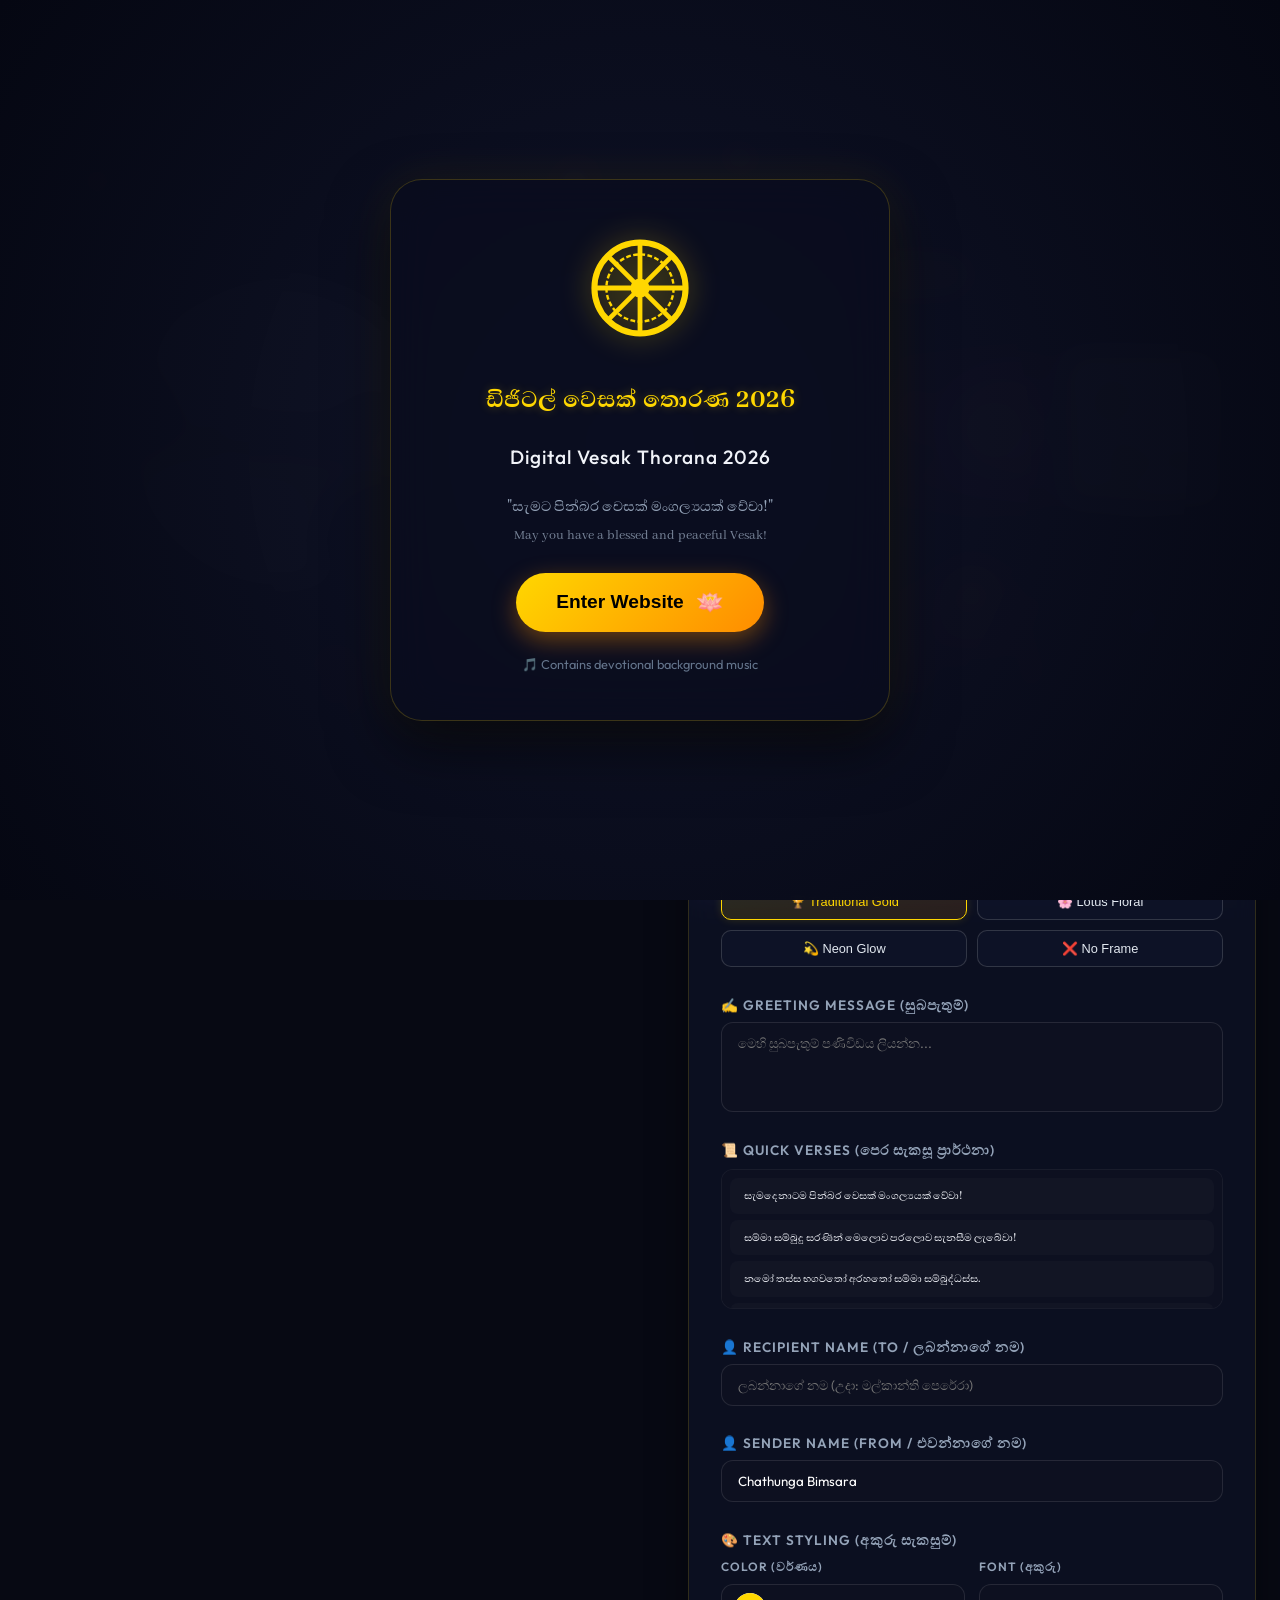
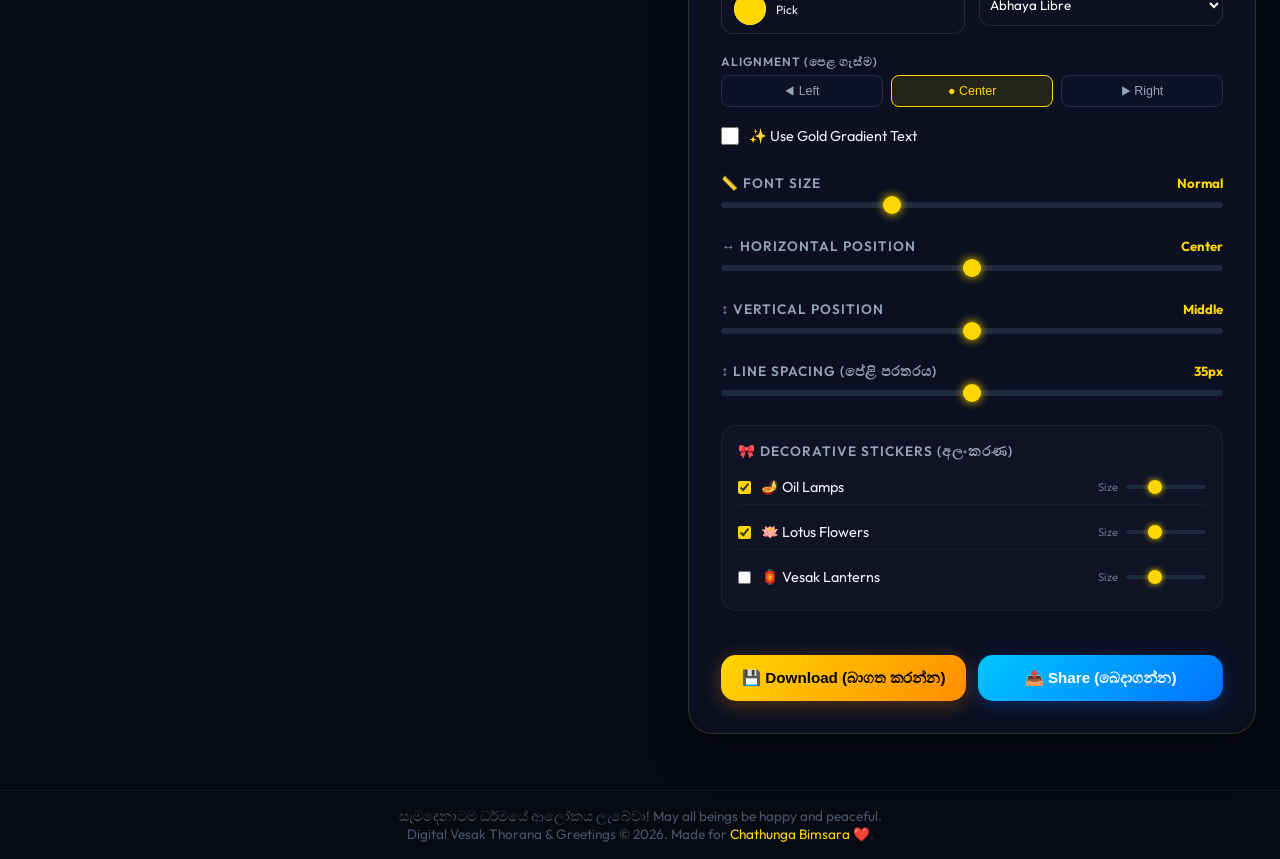
==== commit 83acccd4: "html updated" ====
--- a/card-genarate.html
+++ b/card-genarate.html
@@ -77,10 +77,6 @@
 
     <!-- Mobile Menu -->
     <div class="mobile-menu" id="mobileMenu">
-        <button id="mobileMusicBtn" class="mobile-music-btn">
-            🔊 Music On
-        </button>
-
         <ul>
             <li><a href="index.html" class="nav-link">🏠 Home</a></li>
             <li><a href="thorana.html" class="nav-link">🎡 Digital Thorana</a></li>
--- a/style.css
+++ b/style.css
@@ -22,9 +22,15 @@
 }
 
 /* --- RESET --- */
-* { margin: 0; padding: 0; box-sizing: border-box; }
-
-html { scroll-behavior: smooth; }
+* {
+    margin: 0;
+    padding: 0;
+    box-sizing: border-box;
+}
+
+html {
+    scroll-behavior: smooth;
+}
 
 body {
     background-color: var(--bg-dark);
@@ -42,69 +48,159 @@
 }
 
 /* Custom Scrollbar */
-::-webkit-scrollbar { width: 6px; }
-::-webkit-scrollbar-track { background: #0d1020; }
-::-webkit-scrollbar-thumb { background: rgba(255,215,0,0.3); border-radius: 3px; }
-::-webkit-scrollbar-thumb:hover { background: rgba(255,215,0,0.6); }
+::-webkit-scrollbar {
+    width: 6px;
+}
+
+::-webkit-scrollbar-track {
+    background: #0d1020;
+}
+
+::-webkit-scrollbar-thumb {
+    background: rgba(255, 215, 0, 0.3);
+    border-radius: 3px;
+}
+
+::-webkit-scrollbar-thumb:hover {
+    background: rgba(255, 215, 0, 0.6);
+}
 
 /* --- STARFIELD --- */
 .stars-bg {
-    position: fixed; top: 0; left: 0; width: 100%; height: 100%;
+    position: fixed;
+    top: 0;
+    left: 0;
+    width: 100%;
+    height: 100%;
     z-index: -2;
     background: radial-gradient(ellipse at bottom, #101432 0%, #050710 100%);
     overflow: hidden;
 }
-.stars { position: absolute; width: 100%; height: 100%; }
+
+.stars {
+    position: absolute;
+    width: 100%;
+    height: 100%;
+}
+
 .star {
-    position: absolute; background-color: #fff; border-radius: 50%;
+    position: absolute;
+    background-color: #fff;
+    border-radius: 50%;
     animation: twinkle 3s infinite ease-in-out;
 }
+
 @keyframes twinkle {
-    0%, 100% { opacity: 0.2; transform: scale(0.8); }
-    50% { opacity: 1; transform: scale(1.2); }
+
+    0%,
+    100% {
+        opacity: 0.2;
+        transform: scale(0.8);
+    }
+
+    50% {
+        opacity: 1;
+        transform: scale(1.2);
+    }
 }
 
 .lantern-float {
-    position: absolute; opacity: 0.15;
-    background: radial-gradient(circle, rgba(255,165,0,0.6) 0%, rgba(255,0,0,0) 70%);
-    border-radius: 50%; filter: blur(5px); pointer-events: none;
+    position: absolute;
+    opacity: 0.15;
+    background: radial-gradient(circle, rgba(255, 165, 0, 0.6) 0%, rgba(255, 0, 0, 0) 70%);
+    border-radius: 50%;
+    filter: blur(5px);
+    pointer-events: none;
     animation: float-up 25s infinite linear;
 }
+
 @keyframes float-up {
-    0% { transform: translateY(105vh) translateX(0) scale(0.8); opacity: 0; }
-    10% { opacity: 0.25; }
-    90% { opacity: 0.25; }
-    100% { transform: translateY(-10vh) translateX(100px) scale(1.2); opacity: 0; }
+    0% {
+        transform: translateY(105vh) translateX(0) scale(0.8);
+        opacity: 0;
+    }
+
+    10% {
+        opacity: 0.25;
+    }
+
+    90% {
+        opacity: 0.25;
+    }
+
+    100% {
+        transform: translateY(-10vh) translateX(100px) scale(1.2);
+        opacity: 0;
+    }
 }
 
 /* --- HEADER --- */
 header {
-    background: var(--bg-glass); backdrop-filter: blur(12px); -webkit-backdrop-filter: blur(12px);
+    background: var(--bg-glass);
+    backdrop-filter: blur(12px);
+    -webkit-backdrop-filter: blur(12px);
     border-bottom: 1px solid var(--border-glass);
-    padding: 1rem 2rem; position: sticky; top: 0; z-index: 100;
-    display: flex; justify-content: space-between; align-items: center;
-}
-.logo { display: flex; align-items: center; gap: 12px; }
+    padding: 1rem 2rem;
+    position: sticky;
+    top: 0;
+    z-index: 100;
+    display: flex;
+    justify-content: space-between;
+    align-items: center;
+}
+
+.logo {
+    display: flex;
+    align-items: center;
+    gap: 12px;
+}
+
 .logo-icon {
-    width: 40px; height: 40px;
+    width: 40px;
+    height: 40px;
     filter: drop-shadow(0 0 8px var(--color-yellow));
     animation: spin-slow 12s infinite linear;
 }
-@keyframes spin-slow { from { transform: rotate(0deg); } to { transform: rotate(360deg); } }
+
+@keyframes spin-slow {
+    from {
+        transform: rotate(0deg);
+    }
+
+    to {
+        transform: rotate(360deg);
+    }
+}
+
 .logo-text {
-    font-family: var(--font-ornamental); font-size: 1.6rem;
+    font-family: var(--font-ornamental);
+    font-size: 1.6rem;
     background: linear-gradient(45deg, #ffd700, #ff8c00);
-    -webkit-background-clip: text; -webkit-text-fill-color: transparent;
-}
-nav ul { display: flex; list-style: none; gap: 20px; }
+    -webkit-background-clip: text;
+    -webkit-text-fill-color: transparent;
+}
+
+nav ul {
+    display: flex;
+    list-style: none;
+    gap: 20px;
+}
+
 nav a {
-    color: #e2e8f0; text-decoration: none; font-weight: 500; font-size: 0.9rem;
-    padding: 8px 16px; border-radius: 20px;
+    color: #e2e8f0;
+    text-decoration: none;
+    font-weight: 500;
+    font-size: 0.9rem;
+    padding: 8px 16px;
+    border-radius: 20px;
     transition: all 0.3s cubic-bezier(0.4, 0, 0.2, 1);
     border: 1px solid transparent;
 }
-nav a:hover, nav li.active a {
-    color: var(--color-yellow); border-color: var(--border-glass);
+
+nav a:hover,
+nav li.active a {
+    color: var(--color-yellow);
+    border-color: var(--border-glass);
     background: rgba(255, 215, 0, 0.05);
     text-shadow: 0 0 8px rgba(255, 215, 0, 0.4);
 }
@@ -124,12 +220,14 @@
     transition: all 0.3s ease;
     white-space: nowrap;
 }
+
 .btn-music-toggle:hover {
     background: rgba(255, 215, 0, 0.1);
     border-color: var(--color-yellow);
     color: var(--color-yellow);
     transform: translateY(-1px);
 }
+
 /* Active playing state - glowing gold */
 .btn-music-toggle.playing {
     background: rgba(255, 215, 0, 0.15);
@@ -139,9 +237,17 @@
     box-shadow: 0 0 15px rgba(255, 215, 0, 0.2), inset 0 0 10px rgba(255, 215, 0, 0.05);
     animation: music-pulse 2s infinite ease-in-out;
 }
+
 @keyframes music-pulse {
-    0%, 100% { box-shadow: 0 0 10px rgba(255, 215, 0, 0.2); }
-    50% { box-shadow: 0 0 25px rgba(255, 215, 0, 0.5), 0 0 40px rgba(255, 215, 0, 0.1); }
+
+    0%,
+    100% {
+        box-shadow: 0 0 10px rgba(255, 215, 0, 0.2);
+    }
+
+    50% {
+        box-shadow: 0 0 25px rgba(255, 215, 0, 0.5), 0 0 40px rgba(255, 215, 0, 0.1);
+    }
 }
 
 /* Now Playing Toast */
@@ -162,19 +268,22 @@
     transition: transform 0.4s cubic-bezier(0.175, 0.885, 0.32, 1.275), opacity 0.4s ease;
     opacity: 0;
     pointer-events: none;
-    box-shadow: 0 8px 30px rgba(0,0,0,0.5), 0 0 20px rgba(255,215,0,0.1);
+    box-shadow: 0 8px 30px rgba(0, 0, 0, 0.5), 0 0 20px rgba(255, 215, 0, 0.1);
     max-width: 90vw;
 }
+
 .now-playing-toast.visible {
     transform: translateX(-50%) translateY(0);
     opacity: 1;
 }
+
 .now-playing-bars {
     display: flex;
     align-items: flex-end;
     gap: 2px;
     height: 18px;
 }
+
 .now-playing-bars span {
     display: block;
     width: 3px;
@@ -182,111 +291,274 @@
     border-radius: 2px;
     animation: eq-bar 0.8s infinite ease-in-out;
 }
-.now-playing-bars span:nth-child(1) { height: 40%; animation-delay: 0s; }
-.now-playing-bars span:nth-child(2) { height: 100%; animation-delay: 0.15s; }
-.now-playing-bars span:nth-child(3) { height: 70%; animation-delay: 0.3s; }
-.now-playing-bars span:nth-child(4) { height: 50%; animation-delay: 0.45s; }
+
+.now-playing-bars span:nth-child(1) {
+    height: 40%;
+    animation-delay: 0s;
+}
+
+.now-playing-bars span:nth-child(2) {
+    height: 100%;
+    animation-delay: 0.15s;
+}
+
+.now-playing-bars span:nth-child(3) {
+    height: 70%;
+    animation-delay: 0.3s;
+}
+
+.now-playing-bars span:nth-child(4) {
+    height: 50%;
+    animation-delay: 0.45s;
+}
+
 @keyframes eq-bar {
-    0%, 100% { transform: scaleY(0.4); }
-    50% { transform: scaleY(1); }
-}
-.now-playing-info { display: flex; flex-direction: column; gap: 2px; }
-.now-playing-label-sm { font-size: 0.68rem; color: #94a3b8; text-transform: uppercase; letter-spacing: 1px; }
-.now-playing-title { font-size: 0.88rem; font-weight: 600; color: var(--color-yellow); white-space: nowrap; overflow: hidden; text-overflow: ellipsis; max-width: 260px; }
-.now-playing-artist { font-size: 0.75rem; color: #cbd5e1; }
+
+    0%,
+    100% {
+        transform: scaleY(0.4);
+    }
+
+    50% {
+        transform: scaleY(1);
+    }
+}
+
+.now-playing-info {
+    display: flex;
+    flex-direction: column;
+    gap: 2px;
+}
+
+.now-playing-label-sm {
+    font-size: 0.68rem;
+    color: #94a3b8;
+    text-transform: uppercase;
+    letter-spacing: 1px;
+}
+
+.now-playing-title {
+    font-size: 0.88rem;
+    font-weight: 600;
+    color: var(--color-yellow);
+    white-space: nowrap;
+    overflow: hidden;
+    text-overflow: ellipsis;
+    max-width: 260px;
+}
+
+.now-playing-artist {
+    font-size: 0.75rem;
+    color: #cbd5e1;
+}
+
 .now-playing-close {
-    background: transparent; border: none;
-    color: #64748b; cursor: pointer; font-size: 1rem;
-    padding: 4px; line-height: 1; pointer-events: all;
+    background: transparent;
+    border: none;
+    color: #64748b;
+    cursor: pointer;
+    font-size: 1rem;
+    padding: 4px;
+    line-height: 1;
+    pointer-events: all;
     transition: color 0.2s;
 }
-.now-playing-close:hover { color: #fff; }
+
+.now-playing-close:hover {
+    color: #fff;
+}
 
 /* --- HOME HERO --- */
 .hero-section {
-    flex: 1; display: flex; flex-direction: column;
-    justify-content: center; align-items: center; text-align: center;
+    flex: 1;
+    display: flex;
+    flex-direction: column;
+    justify-content: center;
+    align-items: center;
+    text-align: center;
     padding: 3rem 1.5rem;
 }
+
 .hero-logo-large {
-    width: 140px; height: 140px; margin-bottom: 24px;
+    width: 140px;
+    height: 140px;
+    margin-bottom: 24px;
     filter: drop-shadow(0 0 25px rgba(255, 215, 0, 0.4));
     animation: pulse-glow 3s infinite ease-in-out;
 }
+
 @keyframes pulse-glow {
-    0%, 100% { transform: scale(1); filter: drop-shadow(0 0 20px rgba(255, 215, 0, 0.3)); }
-    50% { transform: scale(1.05); filter: drop-shadow(0 0 40px rgba(255, 215, 0, 0.6)); }
-}
+
+    0%,
+    100% {
+        transform: scale(1);
+        filter: drop-shadow(0 0 20px rgba(255, 215, 0, 0.3));
+    }
+
+    50% {
+        transform: scale(1.05);
+        filter: drop-shadow(0 0 40px rgba(255, 215, 0, 0.6));
+    }
+}
+
 .hero-title {
-    font-family: var(--font-ornamental); font-size: 3.5rem; margin-bottom: 12px;
+    font-family: var(--font-ornamental);
+    font-size: 3.5rem;
+    margin-bottom: 12px;
     background: linear-gradient(to right, #ffffff, #ffd700, #ff8c00, #ffffff);
     background-size: 200% auto;
-    -webkit-background-clip: text; -webkit-text-fill-color: transparent;
+    -webkit-background-clip: text;
+    -webkit-text-fill-color: transparent;
     animation: shine-text 5s linear infinite;
 }
+
 .hero-title-sinhala {
-    font-family: var(--font-sinhala); font-size: 2.5rem; font-weight: 700;
-    color: var(--color-yellow); margin-bottom: 24px;
+    font-family: var(--font-sinhala);
+    font-size: 2.5rem;
+    font-weight: 700;
+    color: var(--color-yellow);
+    margin-bottom: 24px;
     text-shadow: 0 0 15px rgba(255, 215, 0, 0.4);
 }
-@keyframes shine-text { to { background-position: 200% center; } }
+
+@keyframes shine-text {
+    to {
+        background-position: 200% center;
+    }
+}
+
 .hero-subtitle {
-    font-size: 1.15rem; max-width: 700px; line-height: 1.8;
-    color: #cbd5e1; margin-bottom: 40px; font-weight: 300;
-}
-.cta-container { display: flex; gap: 24px; flex-wrap: wrap; justify-content: center; }
+    font-size: 1.15rem;
+    max-width: 700px;
+    line-height: 1.8;
+    color: #cbd5e1;
+    margin-bottom: 40px;
+    font-weight: 300;
+}
+
+.cta-container {
+    display: flex;
+    gap: 24px;
+    flex-wrap: wrap;
+    justify-content: center;
+}
+
 .btn-premium {
-    background: linear-gradient(135deg, rgba(255,215,0,0.15), rgba(255,140,0,0.2));
-    border: 1px solid var(--color-yellow); color: #fff;
-    padding: 16px 36px; font-size: 1.1rem; font-weight: 600; border-radius: 30px;
-    cursor: pointer; text-decoration: none;
+    background: linear-gradient(135deg, rgba(255, 215, 0, 0.15), rgba(255, 140, 0, 0.2));
+    border: 1px solid var(--color-yellow);
+    color: #fff;
+    padding: 16px 36px;
+    font-size: 1.1rem;
+    font-weight: 600;
+    border-radius: 30px;
+    cursor: pointer;
+    text-decoration: none;
     transition: all 0.4s cubic-bezier(0.175, 0.885, 0.32, 1.275);
     box-shadow: 0 4px 20px rgba(255, 215, 0, 0.1), inset 0 0 15px rgba(255, 215, 0, 0.1);
-    display: inline-flex; align-items: center; gap: 10px;
-}
+    display: inline-flex;
+    align-items: center;
+    gap: 10px;
+}
+
 .btn-premium:hover {
     transform: translateY(-5px);
     box-shadow: 0 12px 30px rgba(255, 215, 0, 0.3), inset 0 0 20px rgba(255, 215, 0, 0.2);
     text-shadow: 0 0 5px #fff;
 }
+
 .btn-secondary {
-    background: rgba(15, 23, 42, 0.5); border: 1px solid rgba(255, 255, 255, 0.2);
-    color: #e2e8f0; padding: 16px 36px; font-size: 1.1rem; font-weight: 500;
-    border-radius: 30px; cursor: pointer; text-decoration: none;
-    transition: all 0.3s ease; display: inline-flex; align-items: center; gap: 10px;
-}
-.btn-secondary:hover { border-color: #fff; background: rgba(255, 255, 255, 0.05); color: #fff; }
+    background: rgba(15, 23, 42, 0.5);
+    border: 1px solid rgba(255, 255, 255, 0.2);
+    color: #e2e8f0;
+    padding: 16px 36px;
+    font-size: 1.1rem;
+    font-weight: 500;
+    border-radius: 30px;
+    cursor: pointer;
+    text-decoration: none;
+    transition: all 0.3s ease;
+    display: inline-flex;
+    align-items: center;
+    gap: 10px;
+}
+
+.btn-secondary:hover {
+    border-color: #fff;
+    background: rgba(255, 255, 255, 0.05);
+    color: #fff;
+}
 
 /* Countdown */
 .countdown-box {
-    margin-top: 50px; background: var(--bg-glass); padding: 1.5rem 3rem;
-    border-radius: 20px; border: 1px solid var(--border-glass);
-    display: flex; gap: 30px; backdrop-filter: blur(8px);
-}
-.countdown-item { display: flex; flex-direction: column; align-items: center; }
+    margin-top: 50px;
+    background: var(--bg-glass);
+    padding: 1.5rem 3rem;
+    border-radius: 20px;
+    border: 1px solid var(--border-glass);
+    display: flex;
+    gap: 30px;
+    backdrop-filter: blur(8px);
+}
+
+.countdown-item {
+    display: flex;
+    flex-direction: column;
+    align-items: center;
+}
+
 .countdown-num {
-    font-size: 2.2rem; font-weight: 800; color: var(--color-yellow);
+    font-size: 2.2rem;
+    font-weight: 800;
+    color: var(--color-yellow);
     text-shadow: 0 0 10px rgba(255, 215, 0, 0.3);
 }
-.countdown-label { font-size: 0.8rem; text-transform: uppercase; letter-spacing: 1px; color: #94a3b8; }
+
+.countdown-label {
+    font-size: 0.8rem;
+    text-transform: uppercase;
+    letter-spacing: 1px;
+    color: #94a3b8;
+}
 
 /* --- THORANA PAGE --- */
 .thorana-container {
-    max-width: 1500px; margin: 2rem auto; padding: 0 1.5rem;
-    display: grid; grid-template-columns: 1fr; gap: 2.5rem;
-}
+    max-width: 1500px;
+    margin: 2rem auto;
+    padding: 0 1.5rem;
+    display: grid;
+    grid-template-columns: 1fr;
+    gap: 2.5rem;
+}
+
 @media (min-width: 1024px) {
-    .thorana-container { grid-template-columns: 1.5fr 1fr; }
-}
+    .thorana-container {
+        grid-template-columns: 1.5fr 1fr;
+    }
+}
+
 .thorana-view {
-    display: flex; flex-direction: column; align-items: center; position: relative;
-    background: rgba(8, 10, 24, 0.4); border-radius: 24px;
+    display: flex;
+    flex-direction: column;
+    align-items: center;
+    position: relative;
+    background: rgba(8, 10, 24, 0.4);
+    border-radius: 24px;
     border: 1px solid rgba(255, 255, 255, 0.05);
-    padding: 1.5rem 1rem; box-shadow: 0 10px 40px rgba(0, 0, 0, 0.5);
-}
-.pandal-structure { width: 100%; max-width: 750px; height: auto; }
+    padding: 1.5rem 1rem;
+    box-shadow: 0 10px 40px rgba(0, 0, 0, 0.5);
+}
+
+.pandal-structure {
+    width: 100%;
+    max-width: 750px;
+    height: auto;
+}
+
 /* ---------- Thorana Buddha Image Overlay (responsive) ---------- */
-.thorana-view { position: relative; }
+.thorana-view {
+    position: relative;
+}
+
 .thorana-buddha {
     position: absolute;
     left: 50%;
@@ -297,304 +569,717 @@
     height: auto;
     z-index: 5;
     pointer-events: none;
-    filter: drop-shadow(0 10px 25px rgba(0,0,0,0.6));
+    filter: drop-shadow(0 10px 25px rgba(0, 0, 0, 0.6));
 }
 
 /* Hide original SVG buddha silhouette so the photo doesn't overlap */
-#buddhaStanding { display: none; }
+#buddhaStanding {
+    display: none;
+}
 
 @media (max-width: 1024px) {
-    .thorana-buddha { top: 38%; width: clamp(140px, 30vw, 420px); max-width: 42%; }
-}
+    .thorana-buddha {
+        top: 38%;
+        width: clamp(140px, 30vw, 420px);
+        max-width: 42%;
+    }
+}
+
 @media (max-width: 520px) {
-    .thorana-buddha { top: 36%; width: clamp(120px, 42vw, 320px); max-width: 62%; }
-    .pandal-structure { max-width: 100%; height: auto; }
+    .thorana-buddha {
+        top: 36%;
+        width: clamp(120px, 42vw, 320px);
+        max-width: 62%;
+    }
+
+    .pandal-structure {
+        max-width: 100%;
+        height: auto;
+    }
 }
 
 /* Bulb States */
-.bulb { cursor: pointer; transition: fill 0.15s ease, filter 0.15s ease, opacity 0.15s ease; }
-.bulb-blue.active { fill: #3a86ff; filter: drop-shadow(var(--glow-blue)); }
-.bulb-yellow.active { fill: #ffd700; filter: drop-shadow(var(--glow-yellow)); }
-.bulb-red.active { fill: #ff0055; filter: drop-shadow(var(--glow-red)); }
-.bulb-white.active { fill: #ffffff; filter: drop-shadow(var(--glow-white)); }
-.bulb-orange.active { fill: #ff7b00; filter: drop-shadow(var(--glow-orange)); }
-.bulb:not(.active) { fill: #1a1d30; filter: none; opacity: 0.5; }
+.bulb {
+    cursor: pointer;
+    transition: fill 0.15s ease, filter 0.15s ease, opacity 0.15s ease;
+}
+
+.bulb-blue.active {
+    fill: #3a86ff;
+    filter: drop-shadow(var(--glow-blue));
+}
+
+.bulb-yellow.active {
+    fill: #ffd700;
+    filter: drop-shadow(var(--glow-yellow));
+}
+
+.bulb-red.active {
+    fill: #ff0055;
+    filter: drop-shadow(var(--glow-red));
+}
+
+.bulb-white.active {
+    fill: #ffffff;
+    filter: drop-shadow(var(--glow-white));
+}
+
+.bulb-orange.active {
+    fill: #ff7b00;
+    filter: drop-shadow(var(--glow-orange));
+}
+
+.bulb:not(.active) {
+    fill: #1a1d30;
+    filter: none;
+    opacity: 0.5;
+}
 
 /* Panel Triggers */
-.pandal-panel-trigger { cursor: pointer; transition: transform 0.3s ease, filter 0.3s ease; }
-.pandal-panel-trigger:hover { transform: scale(1.04); filter: brightness(1.2) drop-shadow(0 0 12px var(--color-yellow)); }
-.pandal-panel-trigger.selected { transform: scale(1.06); filter: brightness(1.3) drop-shadow(0 0 20px var(--color-yellow)); }
+.pandal-panel-trigger {
+    cursor: pointer;
+    transition: transform 0.3s ease, filter 0.3s ease;
+}
+
+.pandal-panel-trigger:hover {
+    transform: scale(1.04);
+    filter: brightness(1.2) drop-shadow(0 0 12px var(--color-yellow));
+}
+
+.pandal-panel-trigger.selected {
+    transform: scale(1.06);
+    filter: brightness(1.3) drop-shadow(0 0 20px var(--color-yellow));
+}
 
 /* Dashboard */
 .thorana-dashboard {
-    background: var(--bg-card); border: 1px solid var(--border-glass);
-    border-radius: 24px; padding: 2rem;
+    background: var(--bg-card);
+    border: 1px solid var(--border-glass);
+    border-radius: 24px;
+    padding: 2rem;
     box-shadow: 0 20px 40px rgba(0, 0, 0, 0.4);
-    backdrop-filter: blur(12px); display: flex; flex-direction: column; gap: 1.8rem;
-}
+    backdrop-filter: blur(12px);
+    display: flex;
+    flex-direction: column;
+    gap: 1.8rem;
+}
+
 .dashboard-title {
-    font-family: var(--font-sinhala); font-size: 1.8rem; color: var(--color-yellow);
-    border-bottom: 2px solid rgba(255, 215, 0, 0.2); padding-bottom: 12px;
-    display: flex; justify-content: space-between; align-items: center;
-}
-.control-group { display: flex; flex-direction: column; gap: 10px; }
+    font-family: var(--font-sinhala);
+    font-size: 1.8rem;
+    color: var(--color-yellow);
+    border-bottom: 2px solid rgba(255, 215, 0, 0.2);
+    padding-bottom: 12px;
+    display: flex;
+    justify-content: space-between;
+    align-items: center;
+}
+
+.control-group {
+    display: flex;
+    flex-direction: column;
+    gap: 10px;
+}
+
 .control-label {
-    font-size: 0.85rem; text-transform: uppercase; letter-spacing: 1px;
-    color: #94a3b8; font-weight: 600;
-}
-.pattern-grid { display: grid; grid-template-columns: repeat(2, 1fr); gap: 10px; }
+    font-size: 0.85rem;
+    text-transform: uppercase;
+    letter-spacing: 1px;
+    color: #94a3b8;
+    font-weight: 600;
+}
+
+.pattern-grid {
+    display: grid;
+    grid-template-columns: repeat(2, 1fr);
+    gap: 10px;
+}
+
 .btn-pattern {
-    background: rgba(15, 23, 42, 0.6); border: 1px solid rgba(255, 215, 0, 0.3);
-    color: #e2e8f0; padding: 10px; font-size: 0.85rem; border-radius: 12px;
-    cursor: pointer; transition: all 0.3s ease; font-weight: 500;
-}
-.btn-pattern:hover, .btn-pattern.active {
-    background: linear-gradient(135deg, rgba(255,215,0,0.15), rgba(255,140,0,0.15));
-    border-color: var(--color-yellow); color: var(--color-yellow);
-    box-shadow: 0 0 12px rgba(255, 215, 0, 0.2); transform: translateY(-2px);
-}
+    background: rgba(15, 23, 42, 0.6);
+    border: 1px solid rgba(255, 215, 0, 0.3);
+    color: #e2e8f0;
+    padding: 10px;
+    font-size: 0.85rem;
+    border-radius: 12px;
+    cursor: pointer;
+    transition: all 0.3s ease;
+    font-weight: 500;
+}
+
+.btn-pattern:hover,
+.btn-pattern.active {
+    background: linear-gradient(135deg, rgba(255, 215, 0, 0.15), rgba(255, 140, 0, 0.15));
+    border-color: var(--color-yellow);
+    color: var(--color-yellow);
+    box-shadow: 0 0 12px rgba(255, 215, 0, 0.2);
+    transform: translateY(-2px);
+}
+
 .speed-slider {
-    width: 100%; -webkit-appearance: none; height: 6px;
-    border-radius: 3px; background: #1e293b; outline: none;
-}
+    width: 100%;
+    -webkit-appearance: none;
+    height: 6px;
+    border-radius: 3px;
+    background: #1e293b;
+    outline: none;
+}
+
 .speed-slider::-webkit-slider-thumb {
-    -webkit-appearance: none; width: 18px; height: 18px; border-radius: 50%;
-    background: var(--color-yellow); cursor: pointer;
-    box-shadow: 0 0 10px var(--color-yellow); transition: transform 0.1s;
-}
-.speed-slider::-webkit-slider-thumb:hover { transform: scale(1.2); }
+    -webkit-appearance: none;
+    width: 18px;
+    height: 18px;
+    border-radius: 50%;
+    background: var(--color-yellow);
+    cursor: pointer;
+    box-shadow: 0 0 10px var(--color-yellow);
+    transition: transform 0.1s;
+}
+
+.speed-slider::-webkit-slider-thumb:hover {
+    transform: scale(1.2);
+}
 
 /* Story Card */
 .story-card {
-    background: rgba(5, 7, 18, 0.8); border: 1px solid rgba(255, 255, 255, 0.08);
-    border-radius: 20px; padding: 1.8rem;
-    display: flex; flex-direction: column; gap: 1.2rem;
-    position: relative; overflow: hidden;
-}
+    background: rgba(5, 7, 18, 0.8);
+    border: 1px solid rgba(255, 255, 255, 0.08);
+    border-radius: 20px;
+    padding: 1.8rem;
+    display: flex;
+    flex-direction: column;
+    gap: 1.2rem;
+    position: relative;
+    overflow: hidden;
+}
+
 .story-card::before {
-    content: ''; position: absolute; top: 0; left: 0; width: 100%; height: 4px;
+    content: '';
+    position: absolute;
+    top: 0;
+    left: 0;
+    width: 100%;
+    height: 4px;
     background: linear-gradient(to right, var(--color-blue), var(--color-yellow), var(--color-red), var(--color-white), var(--color-orange));
 }
-.story-header { display: flex; justify-content: space-between; align-items: center; }
+
+.story-header {
+    display: flex;
+    justify-content: space-between;
+    align-items: center;
+}
+
 .story-badge {
-    background: rgba(255, 215, 0, 0.1); color: var(--color-yellow);
-    border: 1px solid var(--border-glass); padding: 6px 14px; border-radius: 20px;
-    font-size: 0.8rem; font-weight: 600;
-}
+    background: rgba(255, 215, 0, 0.1);
+    color: var(--color-yellow);
+    border: 1px solid var(--border-glass);
+    padding: 6px 14px;
+    border-radius: 20px;
+    font-size: 0.8rem;
+    font-weight: 600;
+}
+
 .story-lang-toggle {
-    display: flex; background: #13172b; border-radius: 20px; padding: 3px;
-    border: 1px solid rgba(255,255,255,0.05);
-}
+    display: flex;
+    background: #13172b;
+    border-radius: 20px;
+    padding: 3px;
+    border: 1px solid rgba(255, 255, 255, 0.05);
+}
+
 .btn-lang {
-    background: transparent; border: none; color: #64748b;
-    padding: 6px 16px; font-size: 0.85rem; font-weight: 600;
-    border-radius: 18px; cursor: pointer; transition: all 0.3s ease;
-}
-.btn-lang.active { background: var(--color-yellow); color: #000; box-shadow: 0 4px 10px rgba(255, 215, 0, 0.3); }
+    background: transparent;
+    border: none;
+    color: #64748b;
+    padding: 6px 16px;
+    font-size: 0.85rem;
+    font-weight: 600;
+    border-radius: 18px;
+    cursor: pointer;
+    transition: all 0.3s ease;
+}
+
+.btn-lang.active {
+    background: var(--color-yellow);
+    color: #000;
+    box-shadow: 0 4px 10px rgba(255, 215, 0, 0.3);
+}
+
 .story-image-placeholder {
-    width: 100%; height: 240px; background: #0f1228; border-radius: 12px;
+    width: 100%;
+    height: 240px;
+    background: #0f1228;
+    border-radius: 12px;
     border: 1px dashed rgba(255, 215, 0, 0.2);
-    display: flex; align-items: center; justify-content: center;
-    overflow: hidden; position: relative;
-}
-.story-image-placeholder img { width: 100%; height: 100%; object-fit: cover; transition: opacity 0.5s ease; }
-.story-text-sinhala { font-family: var(--font-sinhala); font-size: 1.25rem; font-weight: 500; line-height: 1.9; color: #f8fafc; }
-.story-text-english { font-family: var(--font-heading); font-size: 0.95rem; color: #e2e8f0; line-height: 1.8; }
-.story-nav { display: flex; justify-content: space-between; align-items: center; margin-top: 8px; }
+    display: flex;
+    align-items: center;
+    justify-content: center;
+    overflow: hidden;
+    position: relative;
+}
+
+.story-image-placeholder img {
+    width: 100%;
+    height: 100%;
+    object-fit: cover;
+    transition: opacity 0.5s ease;
+}
+
+.story-text-sinhala {
+    font-family: var(--font-sinhala);
+    font-size: 1.25rem;
+    font-weight: 500;
+    line-height: 1.9;
+    color: #f8fafc;
+}
+
+.story-text-english {
+    font-family: var(--font-heading);
+    font-size: 0.95rem;
+    color: #e2e8f0;
+    line-height: 1.8;
+}
+
+.story-nav {
+    display: flex;
+    justify-content: space-between;
+    align-items: center;
+    margin-top: 8px;
+}
+
 .btn-story-nav {
-    background: transparent; border: 1px solid rgba(255,255,255,0.1);
-    color: #fff; width: 44px; height: 44px; border-radius: 50%;
-    display: flex; align-items: center; justify-content: center;
-    cursor: pointer; transition: all 0.3s ease; font-size: 1rem;
-}
+    background: transparent;
+    border: 1px solid rgba(255, 255, 255, 0.1);
+    color: #fff;
+    width: 44px;
+    height: 44px;
+    border-radius: 50%;
+    display: flex;
+    align-items: center;
+    justify-content: center;
+    cursor: pointer;
+    transition: all 0.3s ease;
+    font-size: 1rem;
+}
+
 .btn-story-nav:hover:not(:disabled) {
-    background: var(--color-yellow); color: #000; border-color: var(--color-yellow);
-    box-shadow: 0 4px 12px rgba(255, 215, 0, 0.3); transform: scale(1.05);
-}
-.btn-story-nav:disabled { opacity: 0.3; cursor: not-allowed; }
-.auto-play-bar { display: flex; align-items: center; gap: 8px; }
-.audio-controls { display: flex; gap: 16px; align-items: center; }
+    background: var(--color-yellow);
+    color: #000;
+    border-color: var(--color-yellow);
+    box-shadow: 0 4px 12px rgba(255, 215, 0, 0.3);
+    transform: scale(1.05);
+}
+
+.btn-story-nav:disabled {
+    opacity: 0.3;
+    cursor: not-allowed;
+}
+
+.auto-play-bar {
+    display: flex;
+    align-items: center;
+    gap: 8px;
+}
+
+.audio-controls {
+    display: flex;
+    gap: 16px;
+    align-items: center;
+}
+
 .btn-audio {
-    background: rgba(255,255,255,0.05); border: 1px solid rgba(255,255,255,0.1);
-    color: #fff; padding: 10px 20px; border-radius: 20px;
-    display: flex; align-items: center; gap: 8px; cursor: pointer;
-    transition: all 0.3s ease; font-size: 0.9rem;
-}
-.btn-audio:hover { background: rgba(255,255,255,0.15); border-color: #fff; }
+    background: rgba(255, 255, 255, 0.05);
+    border: 1px solid rgba(255, 255, 255, 0.1);
+    color: #fff;
+    padding: 10px 20px;
+    border-radius: 20px;
+    display: flex;
+    align-items: center;
+    gap: 8px;
+    cursor: pointer;
+    transition: all 0.3s ease;
+    font-size: 0.9rem;
+}
+
+.btn-audio:hover {
+    background: rgba(255, 255, 255, 0.15);
+    border-color: #fff;
+}
+
 .btn-audio.playing {
-    background: rgba(255, 215, 0, 0.2); border-color: var(--color-yellow);
-    color: var(--color-yellow); box-shadow: 0 0 10px rgba(255, 215, 0, 0.2);
+    background: rgba(255, 215, 0, 0.2);
+    border-color: var(--color-yellow);
+    color: var(--color-yellow);
+    box-shadow: 0 0 10px rgba(255, 215, 0, 0.2);
 }
 
 /* --- CARD GENERATOR PAGE --- */
 .card-generator-container {
-    max-width: 1400px; margin: 2rem auto; padding: 0 1.5rem;
-    display: grid; grid-template-columns: 1fr; gap: 2.5rem;
-}
+    max-width: 1400px;
+    margin: 2rem auto;
+    padding: 0 1.5rem;
+    display: grid;
+    grid-template-columns: 1fr;
+    gap: 2.5rem;
+}
+
 @media (min-width: 1024px) {
-    .card-generator-container { grid-template-columns: 1.1fr 1fr; }
-}
-.card-preview-area { display: flex; flex-direction: column; align-items: center; position: sticky; top: 100px; }
+    .card-generator-container {
+        grid-template-columns: 1.1fr 1fr;
+    }
+}
+
+.card-preview-area {
+    display: flex;
+    flex-direction: column;
+    align-items: center;
+    position: sticky;
+    top: 100px;
+}
+
 .canvas-wrapper {
-    background: #0f1228; border: 4px solid var(--border-glass);
-    border-radius: 24px; overflow: hidden;
+    background: #0f1228;
+    border: 4px solid var(--border-glass);
+    border-radius: 24px;
+    overflow: hidden;
     box-shadow: 0 20px 50px rgba(0, 0, 0, 0.6);
     max-width: 100%;
 }
-#cardCanvas { display: block; max-width: 100%; height: auto; }
+
+#cardCanvas {
+    display: block;
+    max-width: 100%;
+    height: auto;
+}
+
 .card-controls {
-    background: var(--bg-card); border: 1px solid var(--border-glass);
-    border-radius: 24px; padding: 2rem;
+    background: var(--bg-card);
+    border: 1px solid var(--border-glass);
+    border-radius: 24px;
+    padding: 2rem;
     box-shadow: 0 20px 40px rgba(0, 0, 0, 0.4);
-    backdrop-filter: blur(12px); display: flex; flex-direction: column; gap: 1.8rem;
+    backdrop-filter: blur(12px);
+    display: flex;
+    flex-direction: column;
+    gap: 1.8rem;
 }
 
 /* Background Selector */
-.bg-select-grid { display: grid; grid-template-columns: repeat(3, 1fr); gap: 12px; }
+.bg-select-grid {
+    display: grid;
+    grid-template-columns: repeat(3, 1fr);
+    gap: 12px;
+}
+
 .bg-option {
-    border-radius: 12px; overflow: hidden; border: 2px solid transparent;
-    cursor: pointer; position: relative; transition: all 0.3s ease; background: #13172b;
-}
+    border-radius: 12px;
+    overflow: hidden;
+    border: 2px solid transparent;
+    cursor: pointer;
+    position: relative;
+    transition: all 0.3s ease;
+    background: #13172b;
+}
+
 .bg-option-preview {
-    width: 100%; aspect-ratio: 1; display: flex; align-items: center;
-    justify-content: center; font-size: 2rem;
-}
-.bg-option.active { border-color: var(--color-yellow); box-shadow: 0 0 15px rgba(255, 215, 0, 0.3); transform: scale(1.05); }
+    width: 100%;
+    aspect-ratio: 1;
+    display: flex;
+    align-items: center;
+    justify-content: center;
+    font-size: 2rem;
+}
+
+.bg-option.active {
+    border-color: var(--color-yellow);
+    box-shadow: 0 0 15px rgba(255, 215, 0, 0.3);
+    transform: scale(1.05);
+}
+
 .bg-option-label {
-    display: block; background: rgba(0,0,0,0.7); color: #fff;
-    font-size: 0.75rem; padding: 4px 6px; text-align: center;
+    display: block;
+    background: rgba(0, 0, 0, 0.7);
+    color: #fff;
+    font-size: 0.75rem;
+    padding: 4px 6px;
+    text-align: center;
 }
 
 /* File Upload */
-.file-upload-wrapper { position: relative; display: flex; gap: 10px; align-items: center; }
+.file-upload-wrapper {
+    position: relative;
+    display: flex;
+    gap: 10px;
+    align-items: center;
+}
+
 .file-upload-wrapper input[type="file"] {
-    position: absolute; width: 0; height: 0; opacity: 0; overflow: hidden;
-}
+    position: absolute;
+    width: 0;
+    height: 0;
+    opacity: 0;
+    overflow: hidden;
+}
+
 .file-upload-label {
-    display: inline-flex; align-items: center; gap: 8px;
-    background: rgba(15, 23, 42, 0.6); border: 1px dashed rgba(255,215,0,0.4);
-    color: #e2e8f0; padding: 12px 20px; border-radius: 12px;
-    cursor: pointer; transition: all 0.3s ease; font-size: 0.9rem; flex: 1;
-}
+    display: inline-flex;
+    align-items: center;
+    gap: 8px;
+    background: rgba(15, 23, 42, 0.6);
+    border: 1px dashed rgba(255, 215, 0, 0.4);
+    color: #e2e8f0;
+    padding: 12px 20px;
+    border-radius: 12px;
+    cursor: pointer;
+    transition: all 0.3s ease;
+    font-size: 0.9rem;
+    flex: 1;
+}
+
 .file-upload-label:hover {
-    border-color: var(--color-yellow); background: rgba(255,215,0,0.05);
+    border-color: var(--color-yellow);
+    background: rgba(255, 215, 0, 0.05);
     color: var(--color-yellow);
 }
+
 .btn-clear-upload {
-    background: rgba(255,60,60,0.15); border: 1px solid rgba(255,60,60,0.4);
-    color: #ff6b6b; padding: 10px 16px; border-radius: 10px;
-    cursor: pointer; font-size: 0.8rem; transition: all 0.3s ease;
-}
-.btn-clear-upload:hover { background: rgba(255,60,60,0.3); }
+    background: rgba(255, 60, 60, 0.15);
+    border: 1px solid rgba(255, 60, 60, 0.4);
+    color: #ff6b6b;
+    padding: 10px 16px;
+    border-radius: 10px;
+    cursor: pointer;
+    font-size: 0.8rem;
+    transition: all 0.3s ease;
+}
+
+.btn-clear-upload:hover {
+    background: rgba(255, 60, 60, 0.3);
+}
 
 /* Frame Selector */
-.frame-select-grid { display: grid; grid-template-columns: repeat(2, 1fr); gap: 10px; }
+.frame-select-grid {
+    display: grid;
+    grid-template-columns: repeat(2, 1fr);
+    gap: 10px;
+}
+
 .btn-frame {
-    background: rgba(15, 23, 42, 0.6); border: 1px solid rgba(255,255,255,0.15);
-    color: #e2e8f0; padding: 10px; font-size: 0.8rem; border-radius: 10px;
-    cursor: pointer; transition: all 0.3s ease; font-weight: 500;
-}
-.btn-frame:hover, .btn-frame.active {
-    background: linear-gradient(135deg, rgba(255,215,0,0.12), rgba(255,140,0,0.12));
-    border-color: var(--color-yellow); color: var(--color-yellow);
+    background: rgba(15, 23, 42, 0.6);
+    border: 1px solid rgba(255, 255, 255, 0.15);
+    color: #e2e8f0;
+    padding: 10px;
+    font-size: 0.8rem;
+    border-radius: 10px;
+    cursor: pointer;
+    transition: all 0.3s ease;
+    font-weight: 500;
+}
+
+.btn-frame:hover,
+.btn-frame.active {
+    background: linear-gradient(135deg, rgba(255, 215, 0, 0.12), rgba(255, 140, 0, 0.12));
+    border-color: var(--color-yellow);
+    color: var(--color-yellow);
     box-shadow: 0 0 10px rgba(255, 215, 0, 0.15);
 }
 
 /* Text Inputs */
-.text-input-wrapper { display: flex; flex-direction: column; gap: 8px; }
-.custom-textarea, .custom-input {
-    background: #0d1020; border: 1px solid rgba(255,255,255,0.1);
-    border-radius: 12px; color: #fff; padding: 12px 16px;
-    font-family: inherit; outline: none; transition: all 0.3s ease;
-}
-.custom-textarea { resize: none; height: 90px; }
-.custom-textarea:focus, .custom-input:focus {
-    border-color: var(--color-yellow); box-shadow: 0 0 10px rgba(255,215,0,0.15);
+.text-input-wrapper {
+    display: flex;
+    flex-direction: column;
+    gap: 8px;
+}
+
+.custom-textarea,
+.custom-input {
+    background: #0d1020;
+    border: 1px solid rgba(255, 255, 255, 0.1);
+    border-radius: 12px;
+    color: #fff;
+    padding: 12px 16px;
+    font-family: inherit;
+    outline: none;
+    transition: all 0.3s ease;
+}
+
+.custom-textarea {
+    resize: none;
+    height: 90px;
+}
+
+.custom-textarea:focus,
+.custom-input:focus {
+    border-color: var(--color-yellow);
+    box-shadow: 0 0 10px rgba(255, 215, 0, 0.15);
 }
 
 /* Verses */
 .verses-list {
-    display: flex; flex-direction: column; gap: 6px;
-    max-height: 140px; overflow-y: auto;
-    border: 1px solid rgba(255,255,255,0.05); padding: 8px;
-    border-radius: 12px; background: #0d1020;
-}
+    display: flex;
+    flex-direction: column;
+    gap: 6px;
+    max-height: 140px;
+    overflow-y: auto;
+    border: 1px solid rgba(255, 255, 255, 0.05);
+    padding: 8px;
+    border-radius: 12px;
+    background: #0d1020;
+}
+
 .verse-item {
-    font-size: 0.82rem; padding: 8px 12px; border-radius: 8px;
-    background: rgba(255,255,255,0.02); cursor: pointer;
-    transition: all 0.2s ease; border-left: 2px solid transparent;
+    font-size: 0.82rem;
+    padding: 8px 12px;
+    border-radius: 8px;
+    background: rgba(255, 255, 255, 0.02);
+    cursor: pointer;
+    transition: all 0.2s ease;
+    border-left: 2px solid transparent;
     font-family: var(--font-sinhala);
     line-height: 1.5;
 }
+
 .verse-item:hover {
-    background: rgba(255, 215, 0, 0.05); border-left-color: var(--color-yellow);
+    background: rgba(255, 215, 0, 0.05);
+    border-left-color: var(--color-yellow);
     color: var(--color-yellow);
 }
 
 /* Alignment Buttons */
-.align-btn-group { display: flex; gap: 8px; }
+.align-btn-group {
+    display: flex;
+    gap: 8px;
+}
+
 .btn-align {
-    flex: 1; background: rgba(15, 23, 42, 0.6); border: 1px solid rgba(255,255,255,0.1);
-    color: #94a3b8; padding: 8px; font-size: 0.78rem; border-radius: 8px;
-    cursor: pointer; transition: all 0.3s ease;
-}
-.btn-align:hover, .btn-align.active {
-    background: rgba(255,215,0,0.1); border-color: var(--color-yellow);
+    flex: 1;
+    background: rgba(15, 23, 42, 0.6);
+    border: 1px solid rgba(255, 255, 255, 0.1);
+    color: #94a3b8;
+    padding: 8px;
+    font-size: 0.78rem;
+    border-radius: 8px;
+    cursor: pointer;
+    transition: all 0.3s ease;
+}
+
+.btn-align:hover,
+.btn-align.active {
+    background: rgba(255, 215, 0, 0.1);
+    border-color: var(--color-yellow);
     color: var(--color-yellow);
 }
 
 /* Checkbox Row */
 .checkbox-row {
-    display: flex; align-items: center; gap: 10px;
-    cursor: pointer; font-size: 0.9rem;
+    display: flex;
+    align-items: center;
+    gap: 10px;
+    cursor: pointer;
+    font-size: 0.9rem;
 }
 
 /* Style Controls */
-.style-controls-grid { display: grid; grid-template-columns: repeat(2, 1fr); gap: 14px; }
+.style-controls-grid {
+    display: grid;
+    grid-template-columns: repeat(2, 1fr);
+    gap: 14px;
+}
+
 .color-picker-wrapper {
-    display: flex; align-items: center; gap: 10px;
-    background: #0d1020; padding: 8px 12px; border-radius: 12px;
-    border: 1px solid rgba(255,255,255,0.1);
-}
+    display: flex;
+    align-items: center;
+    gap: 10px;
+    background: #0d1020;
+    padding: 8px 12px;
+    border-radius: 12px;
+    border: 1px solid rgba(255, 255, 255, 0.1);
+}
+
 .color-picker-wrapper input[type="color"] {
-    -webkit-appearance: none; border: none;
-    width: 32px; height: 32px; border-radius: 50%; cursor: pointer; overflow: hidden;
-}
-.color-picker-wrapper input[type="color"]::-webkit-color-swatch-wrapper { padding: 0; }
-.color-picker-wrapper input[type="color"]::-webkit-color-swatch { border: none; border-radius: 50%; }
+    -webkit-appearance: none;
+    border: none;
+    width: 32px;
+    height: 32px;
+    border-radius: 50%;
+    cursor: pointer;
+    overflow: hidden;
+}
+
+.color-picker-wrapper input[type="color"]::-webkit-color-swatch-wrapper {
+    padding: 0;
+}
+
+.color-picker-wrapper input[type="color"]::-webkit-color-swatch {
+    border: none;
+    border-radius: 50%;
+}
 
 /* Sticker Panel */
 .sticker-panel {
-    background: rgba(255,255,255,0.02); padding: 16px;
-    border-radius: 15px; border: 1px solid rgba(255,255,255,0.05);
-}
+    background: rgba(255, 255, 255, 0.02);
+    padding: 16px;
+    border-radius: 15px;
+    border: 1px solid rgba(255, 255, 255, 0.05);
+}
+
 .sticker-control-row {
-    display: flex; justify-content: space-between; align-items: center;
-    padding: 8px 0; border-bottom: 1px solid rgba(255,255,255,0.04);
-}
-.sticker-control-row:last-child { border-bottom: none; }
-.sticker-sliders { display: flex; align-items: center; gap: 8px; }
+    display: flex;
+    justify-content: space-between;
+    align-items: center;
+    padding: 8px 0;
+    border-bottom: 1px solid rgba(255, 255, 255, 0.04);
+}
+
+.sticker-control-row:last-child {
+    border-bottom: none;
+}
+
+.sticker-sliders {
+    display: flex;
+    align-items: center;
+    gap: 8px;
+}
+
 .mini-slider {
-    width: 80px; -webkit-appearance: none; height: 4px;
-    border-radius: 2px; background: #1e293b; outline: none;
-}
+    width: 80px;
+    -webkit-appearance: none;
+    height: 4px;
+    border-radius: 2px;
+    background: #1e293b;
+    outline: none;
+}
+
 .mini-slider::-webkit-slider-thumb {
-    -webkit-appearance: none; width: 14px; height: 14px; border-radius: 50%;
-    background: var(--color-yellow); cursor: pointer;
+    -webkit-appearance: none;
+    width: 14px;
+    height: 14px;
+    border-radius: 50%;
+    background: var(--color-yellow);
+    cursor: pointer;
     box-shadow: 0 0 6px var(--color-yellow);
 }
 
 /* Export */
 .btn-export {
     background: linear-gradient(135deg, #ffd700, #ff8c00);
-    border: none; color: #000; font-weight: 700; padding: 16px;
-    border-radius: 15px; cursor: pointer; font-size: 1.1rem;
+    border: none;
+    color: #000;
+    font-weight: 700;
+    padding: 16px;
+    border-radius: 15px;
+    cursor: pointer;
+    font-size: 1.1rem;
     transition: all 0.3s cubic-bezier(0.175, 0.885, 0.32, 1.275);
-    box-shadow: 0 4px 20px rgba(255, 140, 0, 0.3); width: 100%; margin-top: 0.5rem;
-}
+    box-shadow: 0 4px 20px rgba(255, 140, 0, 0.3);
+    width: 100%;
+    margin-top: 0.5rem;
+}
+
 .btn-export:hover {
     transform: translateY(-3px);
-    box-shadow: 0 10px 25px rgba(255, 140, 0, 0.5); filter: brightness(1.05);
+    box-shadow: 0 10px 25px rgba(255, 140, 0, 0.5);
+    filter: brightness(1.05);
 }
 
 /* Glow Animation */
@@ -602,64 +1287,147 @@
     position: relative;
     border: 4px solid transparent !important;
     background: linear-gradient(#0f1228, #0f1228) padding-box,
-                linear-gradient(135deg, #ffd700, #ff8c00, #ff0055, #ffd700) border-box !important;
+        linear-gradient(135deg, #ffd700, #ff8c00, #ff0055, #ffd700) border-box !important;
     background-size: 300% 300% !important;
     animation: gold-pulse-enhanced 4s ease infinite alternate, border-rotate 8s linear infinite !important;
 }
+
 @keyframes gold-pulse-enhanced {
-    from { box-shadow: 0 0 15px rgba(255, 215, 0, 0.2); }
-    to { box-shadow: 0 0 35px rgba(255, 215, 0, 0.5); }
-}
+    from {
+        box-shadow: 0 0 15px rgba(255, 215, 0, 0.2);
+    }
+
+    to {
+        box-shadow: 0 0 35px rgba(255, 215, 0, 0.5);
+    }
+}
+
 @keyframes border-rotate {
-    0% { background-position: 0% 50%; }
-    50% { background-position: 100% 50%; }
-    100% { background-position: 0% 50%; }
+    0% {
+        background-position: 0% 50%;
+    }
+
+    50% {
+        background-position: 100% 50%;
+    }
+
+    100% {
+        background-position: 0% 50%;
+    }
 }
 
 /* Card Generator layout animations */
 .card-controls {
     animation: controls-slide-in 0.8s cubic-bezier(0.175, 0.885, 0.32, 1.275);
 }
+
 @keyframes controls-slide-in {
-    from { opacity: 0; transform: translateX(30px); }
-    to { opacity: 1; transform: translateX(0); }
+    from {
+        opacity: 0;
+        transform: translateX(30px);
+    }
+
+    to {
+        opacity: 1;
+        transform: translateX(0);
+    }
 }
 
 .card-preview-area {
     animation: preview-slide-in 0.8s cubic-bezier(0.175, 0.885, 0.32, 1.275);
 }
+
 @keyframes preview-slide-in {
-    from { opacity: 0; transform: translateX(-30px); }
-    to { opacity: 1; transform: translateX(0); }
+    from {
+        opacity: 0;
+        transform: translateX(-30px);
+    }
+
+    to {
+        opacity: 1;
+        transform: translateX(0);
+    }
 }
 
 
 /* Footer */
 .footer-text {
-    text-align: center; color: #475569; font-size: 0.85rem;
-    margin-top: 1.5rem; padding: 1rem 0;
-    border-top: 1px solid rgba(255,255,255,0.05);
-}
-.footer-text span { color: var(--color-yellow); }
+    text-align: center;
+    color: #475569;
+    font-size: 0.85rem;
+    margin-top: 1.5rem;
+    padding: 1rem 0;
+    border-top: 1px solid rgba(255, 255, 255, 0.05);
+}
+
+.footer-text span {
+    color: var(--color-yellow);
+}
 
 /* --- RESPONSIVE --- */
 @media (max-width: 768px) {
-    .hero-title { font-size: 2rem; }
-    .hero-title-sinhala { font-size: 1.6rem; }
-    .countdown-box { gap: 15px; padding: 1rem 1.5rem; }
-    .countdown-num { font-size: 1.6rem; }
-    nav ul { gap: 6px; }
-    nav a { font-size: 0.72rem; padding: 5px 8px; }
-    .btn-music-toggle { font-size: 0.72rem; padding: 6px 12px; }
-    .pattern-grid { grid-template-columns: 1fr; }
-    .bg-select-grid { grid-template-columns: repeat(3, 1fr); }
-    .frame-select-grid { grid-template-columns: 1fr; }
-    .style-controls-grid { grid-template-columns: 1fr; }
-    header { padding: 0.8rem 1rem; gap: 8px; flex-wrap: nowrap; }
-}
+    .hero-title {
+        font-size: 2rem;
+    }
+
+    .hero-title-sinhala {
+        font-size: 1.6rem;
+    }
+
+    .countdown-box {
+        gap: 15px;
+        padding: 1rem 1.5rem;
+    }
+
+    .countdown-num {
+        font-size: 1.6rem;
+    }
+
+    nav ul {
+        gap: 6px;
+    }
+
+    nav a {
+        font-size: 0.72rem;
+        padding: 5px 8px;
+    }
+
+    .btn-music-toggle {
+        font-size: 0.72rem;
+        padding: 6px 12px;
+    }
+
+    .pattern-grid {
+        grid-template-columns: 1fr;
+    }
+
+    .bg-select-grid {
+        grid-template-columns: repeat(3, 1fr);
+    }
+
+    .frame-select-grid {
+        grid-template-columns: 1fr;
+    }
+
+    .style-controls-grid {
+        grid-template-columns: 1fr;
+    }
+
+    header {
+        padding: 0.8rem 1rem;
+        gap: 8px;
+        flex-wrap: nowrap;
+    }
+}
+
 @media (max-width: 520px) {
-    nav { display: none; }
-    header { justify-content: space-between; }
+    nav {
+        display: none;
+    }
+
+    header {
+        justify-content: space-between;
+    }
 }
 
 /* --- AUDIO PLAYER CARD --- */
@@ -676,6 +1444,7 @@
     margin-top: 1.5rem;
     box-shadow: 0 10px 30px rgba(0, 0, 0, 0.3);
 }
+
 .audio-player-card::before {
     content: '';
     position: absolute;
@@ -685,15 +1454,18 @@
     height: 100%;
     background: linear-gradient(to bottom, var(--color-yellow), var(--color-orange));
 }
+
 .playlist-controls {
     display: flex;
     flex-direction: column;
 }
+
 .player-controls-row {
     display: flex;
     gap: 10px;
     align-items: center;
 }
+
 .now-playing-label {
     font-size: 0.75rem;
     color: #94a3b8;
@@ -707,6 +1479,7 @@
     background: rgba(0, 0, 0, 0.3);
     text-align: center;
 }
+
 .volume-control-row {
     display: flex;
     align-items: center;
@@ -723,6 +1496,7 @@
     grid-template-columns: repeat(auto-fit, minmax(300px, 1fr));
     gap: 1.5rem;
 }
+
 .feature-card {
     background: rgba(15, 20, 42, 0.6);
     border: 1px solid rgba(255, 215, 0, 0.12);
@@ -738,40 +1512,59 @@
     text-decoration: none;
     color: inherit;
 }
+
 .feature-card::before {
     content: '';
     position: absolute;
-    top: 0; left: 0; width: 100%; height: 3px;
-}
-.feature-card.card-thorana::before { background: linear-gradient(to right, #3a86ff, #ffd700); }
-.feature-card.card-generator::before { background: linear-gradient(to right, #ffd700, #ff8c00); }
-.feature-card.card-music::before { background: linear-gradient(to right, #ff0055, #ff7b00); }
+    top: 0;
+    left: 0;
+    width: 100%;
+    height: 3px;
+}
+
+.feature-card.card-thorana::before {
+    background: linear-gradient(to right, #3a86ff, #ffd700);
+}
+
+.feature-card.card-generator::before {
+    background: linear-gradient(to right, #ffd700, #ff8c00);
+}
+
+.feature-card.card-music::before {
+    background: linear-gradient(to right, #ff0055, #ff7b00);
+}
+
 .feature-card:hover {
     transform: translateY(-8px);
     border-color: rgba(255, 215, 0, 0.35);
-    box-shadow: 0 20px 50px rgba(0,0,0,0.4), 0 0 30px rgba(255,215,0,0.05);
-}
+    box-shadow: 0 20px 50px rgba(0, 0, 0, 0.4), 0 0 30px rgba(255, 215, 0, 0.05);
+}
+
 .feature-icon {
     font-size: 3rem;
     line-height: 1;
-    filter: drop-shadow(0 0 12px rgba(255,215,0,0.3));
-}
+    filter: drop-shadow(0 0 12px rgba(255, 215, 0, 0.3));
+}
+
 .feature-title {
     font-size: 1.3rem;
     font-weight: 700;
     color: var(--color-yellow);
 }
+
 .feature-title-si {
     font-family: var(--font-sinhala);
     font-size: 1rem;
     color: #94a3b8;
     margin-top: -6px;
 }
+
 .feature-desc {
     font-size: 0.9rem;
     color: #94a3b8;
     line-height: 1.7;
 }
+
 .feature-link {
     display: inline-flex;
     align-items: center;
@@ -783,12 +1576,17 @@
     opacity: 0.8;
     transition: opacity 0.2s, gap 0.2s;
 }
-.feature-card:hover .feature-link { opacity: 1; gap: 12px; }
+
+.feature-card:hover .feature-link {
+    opacity: 1;
+    gap: 12px;
+}
 
 .section-divider {
     text-align: center;
     margin: 2rem 0 2.5rem;
 }
+
 .section-divider h2 {
     font-family: var(--font-ornamental);
     font-size: 2rem;
@@ -798,6 +1596,7 @@
     -webkit-text-fill-color: transparent;
     animation: shine-text 4s linear infinite;
 }
+
 .section-divider p {
     color: #64748b;
     margin-top: 8px;
@@ -808,9 +1607,9 @@
 .flag-band {
     height: 5px;
     background: linear-gradient(to right,
-        #1e56b2 20%, #ffd700 20% 40%,
-        #d91e18 40% 60%, #ffffff 60% 80%,
-        #ff6600 80%);
+            #1e56b2 20%, #ffd700 20% 40%,
+            #d91e18 40% 60%, #ffffff 60% 80%,
+            #ff6600 80%);
     margin: 0;
     opacity: 0.6;
 }
@@ -821,6 +1620,7 @@
     padding: 0 1.5rem;
     text-align: center;
 }
+
 .jataka-cards-row {
     display: flex;
     gap: 12px;
@@ -828,9 +1628,10 @@
     flex-wrap: wrap;
     margin-top: 1.5rem;
 }
+
 .jataka-mini-card {
     background: rgba(10, 12, 30, 0.8);
-    border: 1px solid rgba(255,215,0,0.15);
+    border: 1px solid rgba(255, 215, 0, 0.15);
     border-radius: 16px;
     padding: 1.2rem 1.5rem;
     text-align: center;
@@ -840,19 +1641,32 @@
     transition: all 0.3s ease;
     cursor: default;
 }
+
 .jataka-mini-card:hover {
-    border-color: rgba(255,215,0,0.4);
+    border-color: rgba(255, 215, 0, 0.4);
     transform: translateY(-4px);
-    background: rgba(255,215,0,0.05);
-}
-.jataka-mini-icon { font-size: 2rem; margin-bottom: 8px; }
-.jataka-mini-title { font-family: var(--font-sinhala); font-size: 0.82rem; color: #cbd5e1; line-height: 1.4; }
+    background: rgba(255, 215, 0, 0.05);
+}
+
+.jataka-mini-icon {
+    font-size: 2rem;
+    margin-bottom: 8px;
+}
+
+.jataka-mini-title {
+    font-family: var(--font-sinhala);
+    font-size: 0.82rem;
+    color: #cbd5e1;
+    line-height: 1.4;
+}
 
 /* --- WELCOME SCREEN OVERLAY --- */
 .welcome-overlay {
     position: fixed;
-    top: 0; left: 0;
-    width: 100vw; height: 100vh;
+    top: 0;
+    left: 0;
+    width: 100vw;
+    height: 100vh;
     background: radial-gradient(circle at center, rgba(16, 20, 42, 0.98) 0%, rgba(5, 7, 18, 1) 100%);
     backdrop-filter: blur(15px);
     -webkit-backdrop-filter: blur(15px);
@@ -888,8 +1702,15 @@
 }
 
 @keyframes welcome-entrance {
-    from { transform: translateY(30px) scale(0.95); opacity: 0; }
-    to { transform: translateY(0) scale(1); opacity: 1; }
+    from {
+        transform: translateY(30px) scale(0.95);
+        opacity: 0;
+    }
+
+    to {
+        transform: translateY(0) scale(1);
+        opacity: 1;
+    }
 }
 
 .welcome-logo {
@@ -900,8 +1721,13 @@
 }
 
 @keyframes logo-spin {
-    from { transform: rotate(0deg); }
-    to { transform: rotate(360deg); }
+    from {
+        transform: rotate(0deg);
+    }
+
+    to {
+        transform: rotate(360deg);
+    }
 }
 
 .welcome-title-si {
@@ -951,8 +1777,13 @@
 }
 
 @keyframes btn-pulse {
-    from { box-shadow: 0 8px 25px rgba(255, 140, 0, 0.4); }
-    to { box-shadow: 0 8px 35px rgba(255, 215, 0, 0.7); }
+    from {
+        box-shadow: 0 8px 25px rgba(255, 140, 0, 0.4);
+    }
+
+    to {
+        box-shadow: 0 8px 35px rgba(255, 215, 0, 0.7);
+    }
 }
 
 .welcome-note {
@@ -964,27 +1795,238 @@
 .spa-transition-fade {
     animation: spa-fade-in 0.4s ease-out forwards;
 }
+
 @keyframes spa-fade-in {
-    from { opacity: 0; transform: translateY(8px); }
-    to { opacity: 1; transform: translateY(0); }
+    from {
+        opacity: 0;
+        transform: translateY(8px);
+    }
+
+    to {
+        opacity: 1;
+        transform: translateY(0);
+    }
 }
 
 /* Jataka Story transitions */
 .story-card .story-body {
     transition: opacity 0.4s ease, transform 0.4s ease;
 }
+
 .story-card .story-body.active-slide {
     animation: story-card-fade-scale 0.55s cubic-bezier(0.165, 0.84, 0.44, 1) forwards;
 }
+
 @keyframes story-card-fade-scale {
     0% {
         opacity: 0.2;
         transform: scale(0.96) translateY(8px);
         filter: blur(2px);
     }
+
     100% {
         opacity: 1;
         transform: scale(1) translateY(0);
         filter: blur(0);
     }
+}
+
+/* ==================== HEADER & NAV ==================== */
+header {
+    background: var(--bg-glass);
+    backdrop-filter: blur(12px);
+    border-bottom: 1px solid var(--border-glass);
+    padding: 1rem 5%;
+    position: sticky;
+    top: 0;
+    z-index: 1000;
+    display: flex;
+    justify-content: space-between;
+    align-items: center;
+    flex-wrap: wrap;
+    gap: 12px;
+}
+
+.logo {
+    display: flex;
+    align-items: center;
+    gap: 12px;
+    text-decoration: none;
+}
+
+.logo-icon {
+    width: 42px;
+    height: 42px;
+    animation: spin-slow 12s infinite linear;
+}
+
+.logo-text {
+    font-family: var(--font-ornamental);
+    font-size: clamp(1.4rem, 4vw, 1.8rem);
+    background: linear-gradient(45deg, #ffd700, #ff8c00);
+    -webkit-background-clip: text;
+    -webkit-text-fill-color: transparent;
+}
+
+/* Desktop Navigation */
+nav ul {
+    display: flex;
+    list-style: none;
+    gap: 8px;
+    margin: 0;
+    padding: 0;
+}
+
+nav a {
+    color: #e2e8f0;
+    text-decoration: none;
+    padding: 10px 16px;
+    border-radius: 25px;
+    font-weight: 500;
+    font-size: 0.95rem;
+    transition: all 0.3s ease;
+    white-space: nowrap;
+}
+
+nav a:hover,
+nav a.active {
+    color: var(--color-yellow);
+    background: rgba(255, 215, 0, 0.12);
+    border: 1px solid rgba(255, 215, 0, 0.2);
+}
+
+/* Hamburger */
+.hamburger {
+    display: none;
+    flex-direction: column;
+    gap: 5px;
+    cursor: pointer;
+    padding: 8px;
+}
+
+.hamburger span {
+    width: 28px;
+    height: 3px;
+    background: #ffd700;
+    border-radius: 3px;
+    transition: 0.4s;
+}
+
+/* ==================== MOBILE MENU (Premium Look) ==================== */
+.mobile-menu {
+    display: none;
+    position: fixed;
+    top: 75px;
+    left: 0;
+    width: 100%;
+    background: rgba(10, 12, 30, 0.95);
+    backdrop-filter: blur(20px);
+    border-top: 1px solid rgba(255, 215, 0, 0.2);
+    padding: 20px 0;
+    z-index: 999;
+    box-shadow: 0 15px 35px rgba(0, 0, 0, 0.7);
+}
+
+.mobile-menu.active {
+    display: block;
+    animation: menuSlideDown 0.4s ease forwards;
+}
+
+@keyframes menuSlideDown {
+    from {
+        transform: translateY(-20px);
+        opacity: 0;
+    }
+
+    to {
+        transform: translateY(0);
+        opacity: 1;
+    }
+}
+
+.mobile-menu ul {
+    list-style: none;
+    padding: 0 5%;
+}
+
+.mobile-menu li {
+    margin: 6px 0;
+}
+
+.mobile-menu a {
+    display: flex;
+    align-items: center;
+    gap: 16px;
+    padding: 16px 20px;
+    color: #e2e8f0;
+    text-decoration: none;
+    font-size: 1.05rem;
+    font-weight: 500;
+    border-radius: 16px;
+    transition: all 0.3s ease;
+}
+
+.mobile-menu a:hover,
+.mobile-menu a.active {
+    background: rgba(255, 215, 0, 0.15);
+    color: var(--color-yellow);
+    transform: translateX(8px);
+    box-shadow: 0 0 15px rgba(255, 215, 0, 0.2);
+}
+
+/* Music Button in Mobile */
+.mobile-music-btn {
+    margin: 15px 5% 10px;
+    background: rgba(255, 215, 0, 0.1);
+    border: 1px solid rgba(255, 215, 0, 0.4);
+    color: var(--color-yellow);
+    padding: 14px 20px;
+    border-radius: 50px;
+    font-weight: 600;
+    display: flex;
+    align-items: center;
+    gap: 10px;
+    justify-content: center;
+}
+
+/* Hamburger Animation */
+.hamburger.active span:nth-child(1) {
+    transform: rotate(45deg) translate(6px, 6px);
+}
+
+.hamburger.active span:nth-child(2) {
+    opacity: 0;
+}
+
+.hamburger.active span:nth-child(3) {
+    transform: rotate(-45deg) translate(5px, -5px);
+}
+
+/* ==================== RESPONSIVE ==================== */
+@media (max-width: 992px) {
+    nav ul {
+        display: none;
+    }
+
+    .hamburger {
+        display: flex;
+    }
+}
+
+@media (max-width: 768px) {
+    header {
+        padding: 0.9rem 5%;
+    }
+
+    .btn-music-toggle {
+        font-size: 0.8rem;
+        padding: 8px 14px;
+    }
+}
+
+@media (max-width: 480px) {
+    .mobile-menu a {
+        font-size: 1rem;
+        padding: 14px 20px;
+    }
 }
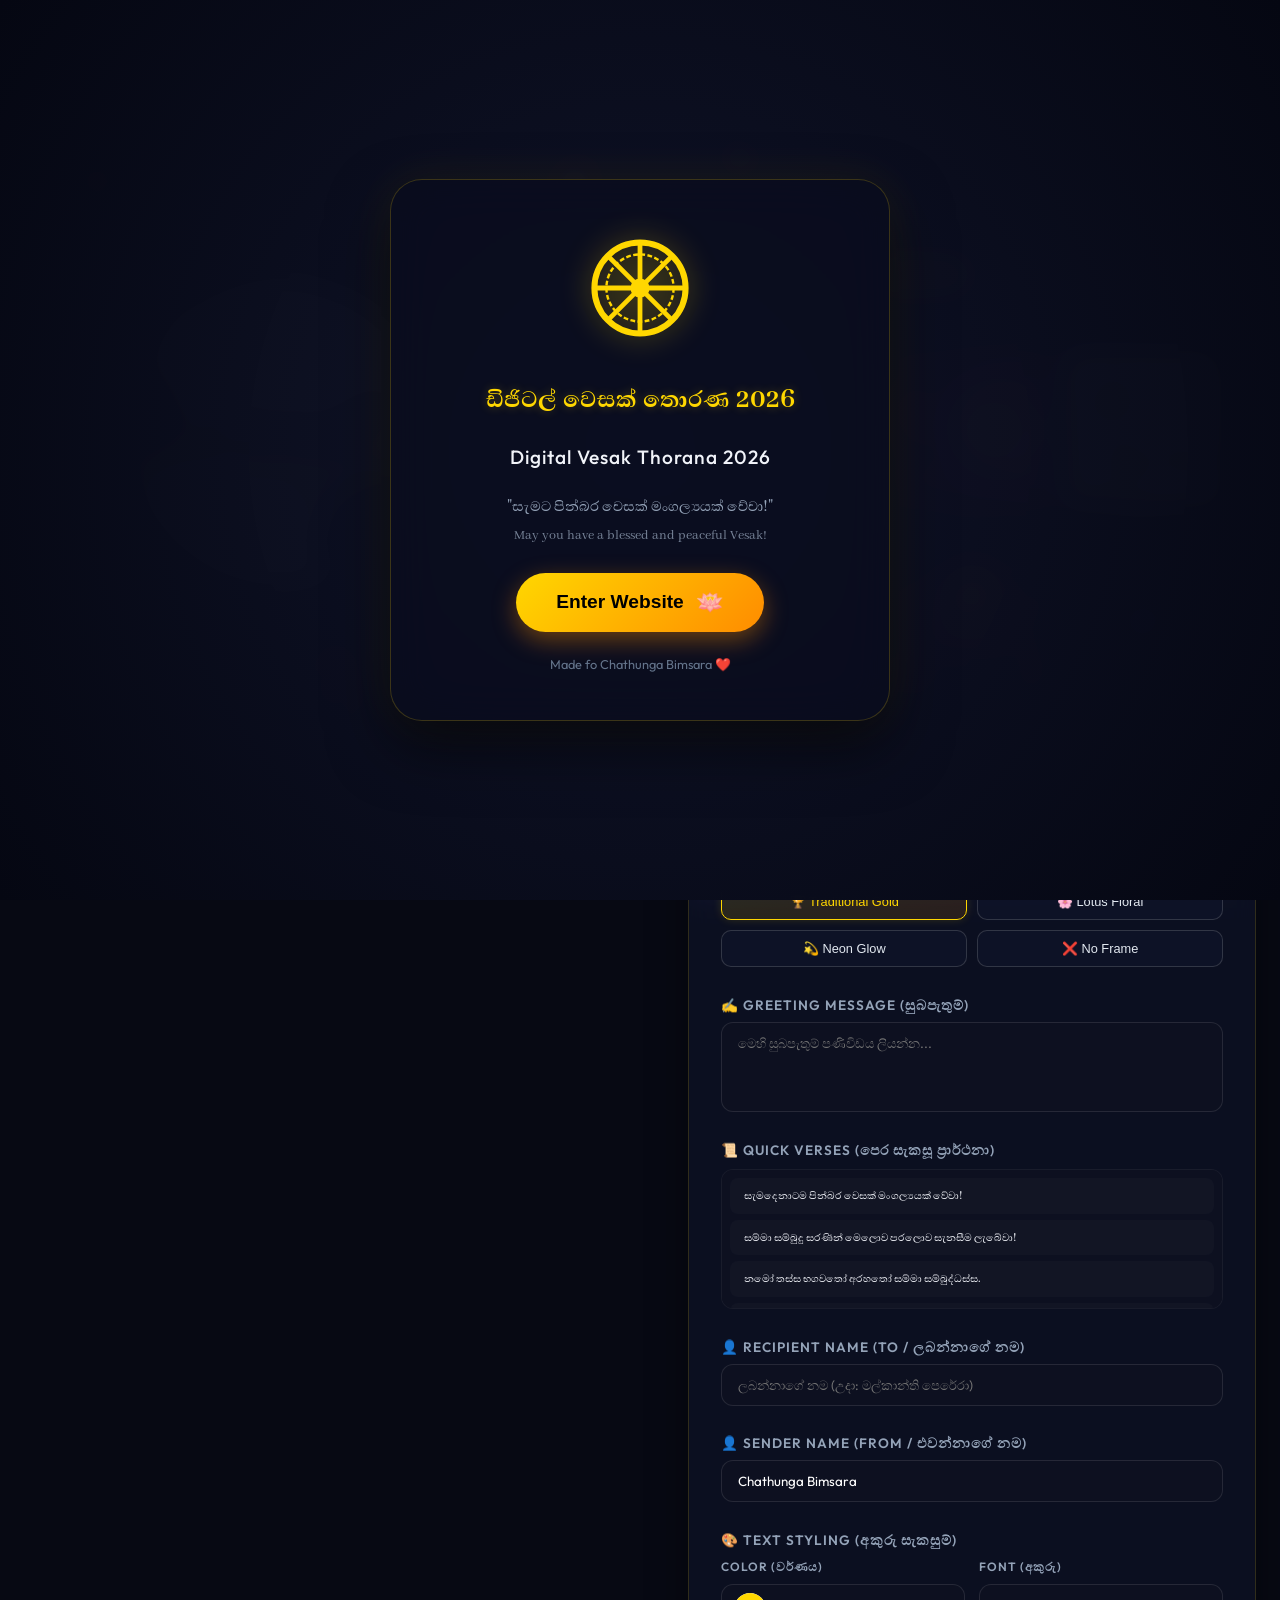
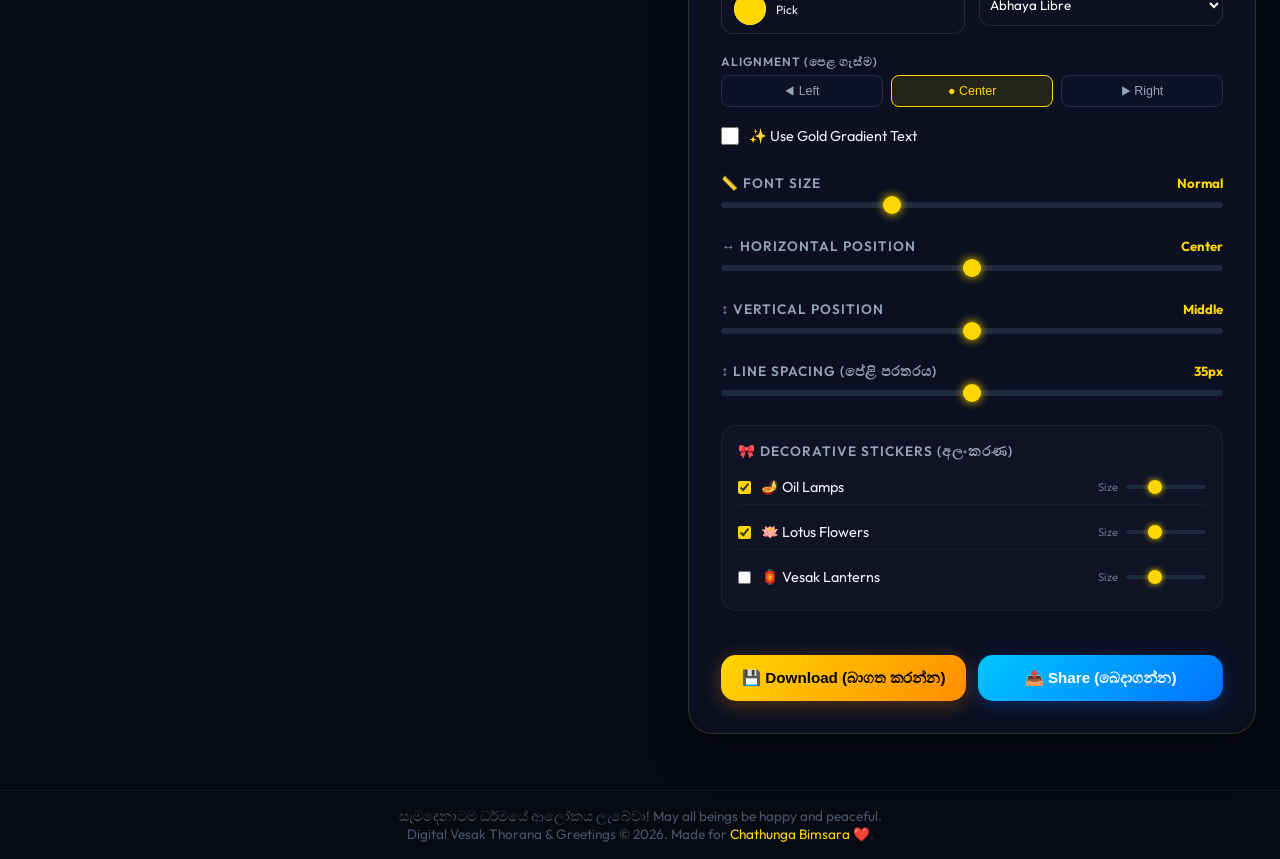
==== commit 2f80dd73: "html updated" ====
--- a/card-genarate.html
+++ b/card-genarate.html
@@ -33,7 +33,7 @@
                 <span>Enter Website</span>
                 <span style="font-size:1.4rem;">🪷</span>
             </button>
-            <p class="welcome-note">🎵 Contains devotional background music</p>
+            <p class="welcome-note">Made fo Chathunga Bimsara ❤️</p>
         </div>
     </div>
 
--- a/style.css
+++ b/style.css
@@ -2001,7 +2001,285 @@
 .hamburger.active span:nth-child(3) {
     transform: rotate(-45deg) translate(5px, -5px);
 }
-
+/* ==================== THORANA PAGE RESPONSIVE ==================== */
+
+.thorana-container {
+    padding: 1rem 1rem;
+    gap: 1.5rem;
+}
+
+.thorana-view {
+    padding: 1rem 0.5rem;
+}
+
+.thorana-buddha {
+    width: clamp(120px, 38vw, 280px);
+    top: 28%;
+}
+
+/* ==================== HOME PAGE FEATURE CARDS RESPONSIVE ==================== */
+
+.features-section {
+    grid-template-columns: repeat(auto-fit, minmax(280px, 1fr));
+    gap: 1.5rem;
+    padding: 0 1rem;
+}
+
+.feature-card {
+    min-height: 380px; /* සමාන උසක් තියන්න */
+}
+
+/* ==================== MUSIC BUTTON RESPONSIVE ==================== */
+
+.btn-music-toggle {
+    background: rgba(255, 215, 0, 0.12);
+    border: 1px solid rgba(255, 215, 0, 0.4);
+    color: var(--color-yellow);
+    padding: 9px 16px;
+    border-radius: 50px;
+    font-size: 0.85rem;
+    font-weight: 600;
+    white-space: nowrap;
+    transition: all 0.3s ease;
+    flex-shrink: 0;
+}
+
+/* Desktop - Normal */
+@media (min-width: 993px) {
+    .btn-music-toggle {
+        padding: 10px 20px;
+        font-size: 0.9rem;
+    }
+}
+
+/* Tablet */
+@media (max-width: 992px) and (min-width: 769px) {
+    .btn-music-toggle {
+        padding: 9px 14px;
+        font-size: 0.82rem;
+    }
+}
+
+/* Mobile - Make it compact and nice */
+@media (max-width: 768px) {
+    header {
+        padding: 0.9rem 5% !important;
+        gap: 8px;
+    }
+
+    .logo-text {
+        font-size: 1.45rem;
+    }
+
+    .btn-music-toggle {
+        padding: 8px 12px;
+        font-size: 0.78rem;
+        min-width: auto;
+    }
+
+    /* If screen is very narrow, hide text and show only icon */
+    @media (max-width: 480px) {
+        .btn-music-toggle {
+            padding: 8px 10px;
+            font-size: 0.75rem;
+        }
+        
+        /* Optional: Show only icon on very small screens */
+        /* .btn-music-toggle span { display: none; } */   /* Uncomment if needed */
+    }
+}
+
+/* Very Small Screens */
+@media (max-width: 360px) {
+    .logo-text {
+        font-size: 1.35rem;
+    }
+    
+    .btn-music-toggle {
+        padding: 7px 9px;
+        font-size: 0.73rem;
+    }
+}
+
+/* Tablet & Mobile - Better stacking */
+@media (max-width: 1024px) {
+    .features-section {
+        grid-template-columns: repeat(auto-fit, minmax(260px, 1fr));
+        gap: 1.4rem;
+        padding: 0 1.2rem;
+    }
+}
+
+/* Mobile Phones */
+@media (max-width: 768px) {
+    .features-section {
+        grid-template-columns: 1fr; /* එක යටට එක */
+        gap: 1.6rem;
+        padding: 0 1rem;
+    }
+
+    .feature-card {
+        min-height: auto;
+        padding: 1.8rem 1.4rem;
+        margin: 0 auto;
+        max-width: 100%;
+    }
+
+    .feature-icon {
+        font-size: 2.8rem;
+    }
+
+    .feature-title {
+        font-size: 1.35rem;
+    }
+
+    .feature-desc {
+        font-size: 0.92rem;
+        line-height: 1.65;
+    }
+}
+
+/* Small Mobile Screens */
+@media (max-width: 480px) {
+    .features-section {
+        padding: 0 0.8rem;
+        gap: 1.4rem;
+    }
+
+    .feature-card {
+        padding: 1.6rem 1.2rem;
+    }
+
+    .feature-title {
+        font-size: 1.25rem;
+    }
+
+    .feature-title-si {
+        font-size: 0.95rem;
+    }
+}
+
+@media (max-width: 360px) {
+    .feature-card {
+        padding: 1.4rem 1rem;
+    }
+}
+
+/* Desktop - Large Screen */
+@media (min-width: 1024px) {
+    .thorana-container {
+        grid-template-columns: 1.65fr 1fr;
+        padding: 2rem 1.5rem;
+    }
+    
+    .thorana-buddha {
+        top: 21%;
+        width: clamp(180px, 26vw, 340px);
+    }
+}
+
+/* Tablet */
+@media (max-width: 1023px) and (min-width: 769px) {
+    .thorana-container {
+        grid-template-columns: 1fr;
+    }
+    
+    .thorana-buddha {
+        top: 32%;
+        width: clamp(160px, 32vw, 320px);
+    }
+}
+
+/* Mobile - Main Fixes */
+@media (max-width: 768px) {
+    .thorana-container {
+        grid-template-columns: 1fr;
+        padding: 1rem 0.8rem;
+        gap: 1.8rem;
+    }
+
+    .thorana-view {
+        padding: 1.2rem 0.8rem;
+    }
+
+    .thorana-buddha {
+        top: 33% !important;
+        width: clamp(130px, 45vw, 280px) !important;
+    }
+
+    .pandal-structure {
+        width: 100%;
+        max-width: 100%;
+        height: auto;
+    }
+
+    .thorana-dashboard {
+        padding: 1.5rem 1.2rem;
+    }
+
+    .story-card {
+        padding: 1.3rem;
+    }
+
+    .story-image-placeholder {
+        height: 200px;
+    }
+
+    .pattern-grid {
+        grid-template-columns: repeat(2, 1fr);
+        gap: 8px;
+    }
+
+    .audio-player-card {
+        padding: 1.3rem;
+    }
+
+    .control-group {
+        margin-bottom: 1.2rem;
+    }
+}
+
+/* Small Mobile Phones */
+@media (max-width: 480px) {
+    .thorana-buddha {
+        top: 34% !important;
+        width: clamp(115px, 48vw, 250px) !important;
+    }
+
+    .thorana-view {
+        padding: 1rem 0.5rem;
+    }
+
+    .story-text-sinhala {
+        font-size: 1.1rem;
+        line-height: 1.7;
+    }
+
+    .dashboard-title {
+        font-size: 1.6rem;
+    }
+
+    .btn-pattern {
+        padding: 12px 8px;
+        font-size: 0.82rem;
+    }
+
+    .mobile-menu {
+        top: 68px;
+    }
+}
+
+/* Extra Small Screens */
+@media (max-width: 360px) {
+    .thorana-buddha {
+        top: 35% !important;
+        width: clamp(105px, 52vw, 220px) !important;
+    }
+    
+    .story-image-placeholder {
+        height: 180px;
+    }
+}
 /* ==================== RESPONSIVE ==================== */
 @media (max-width: 992px) {
     nav ul {
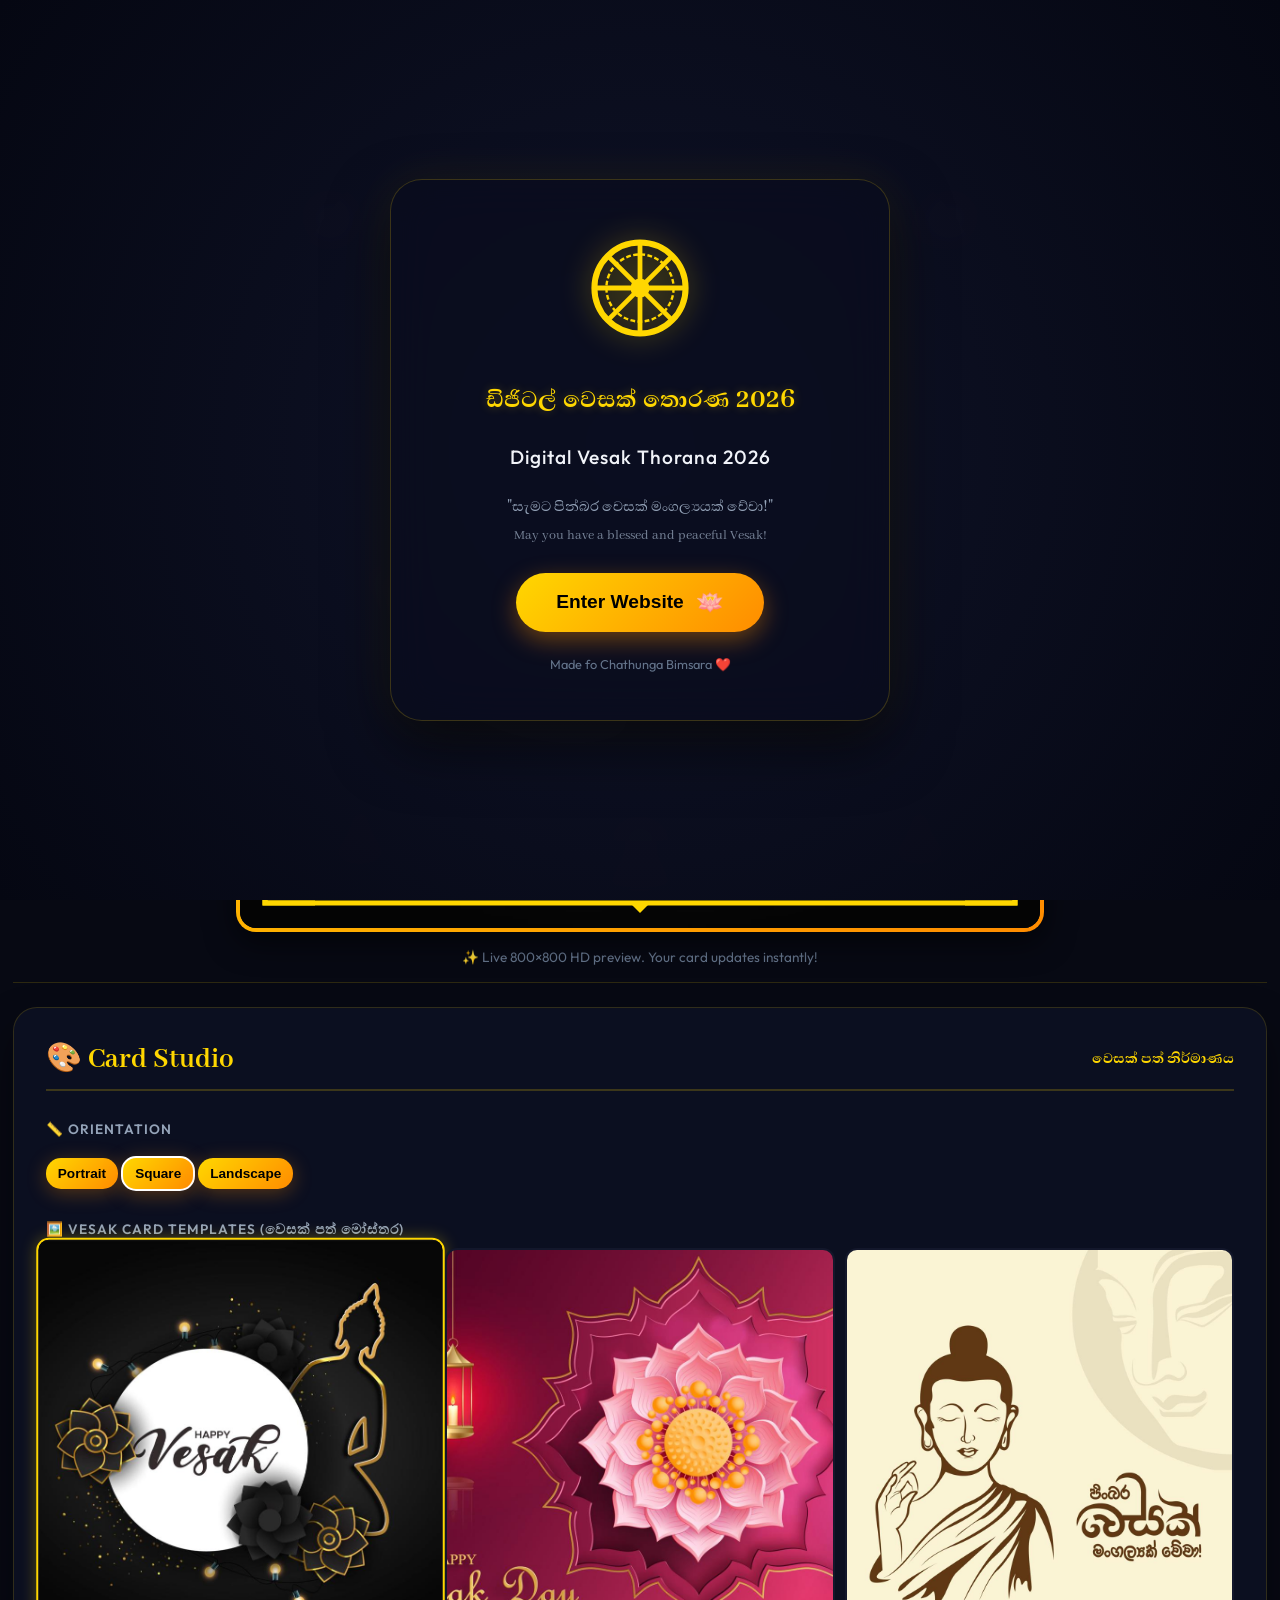
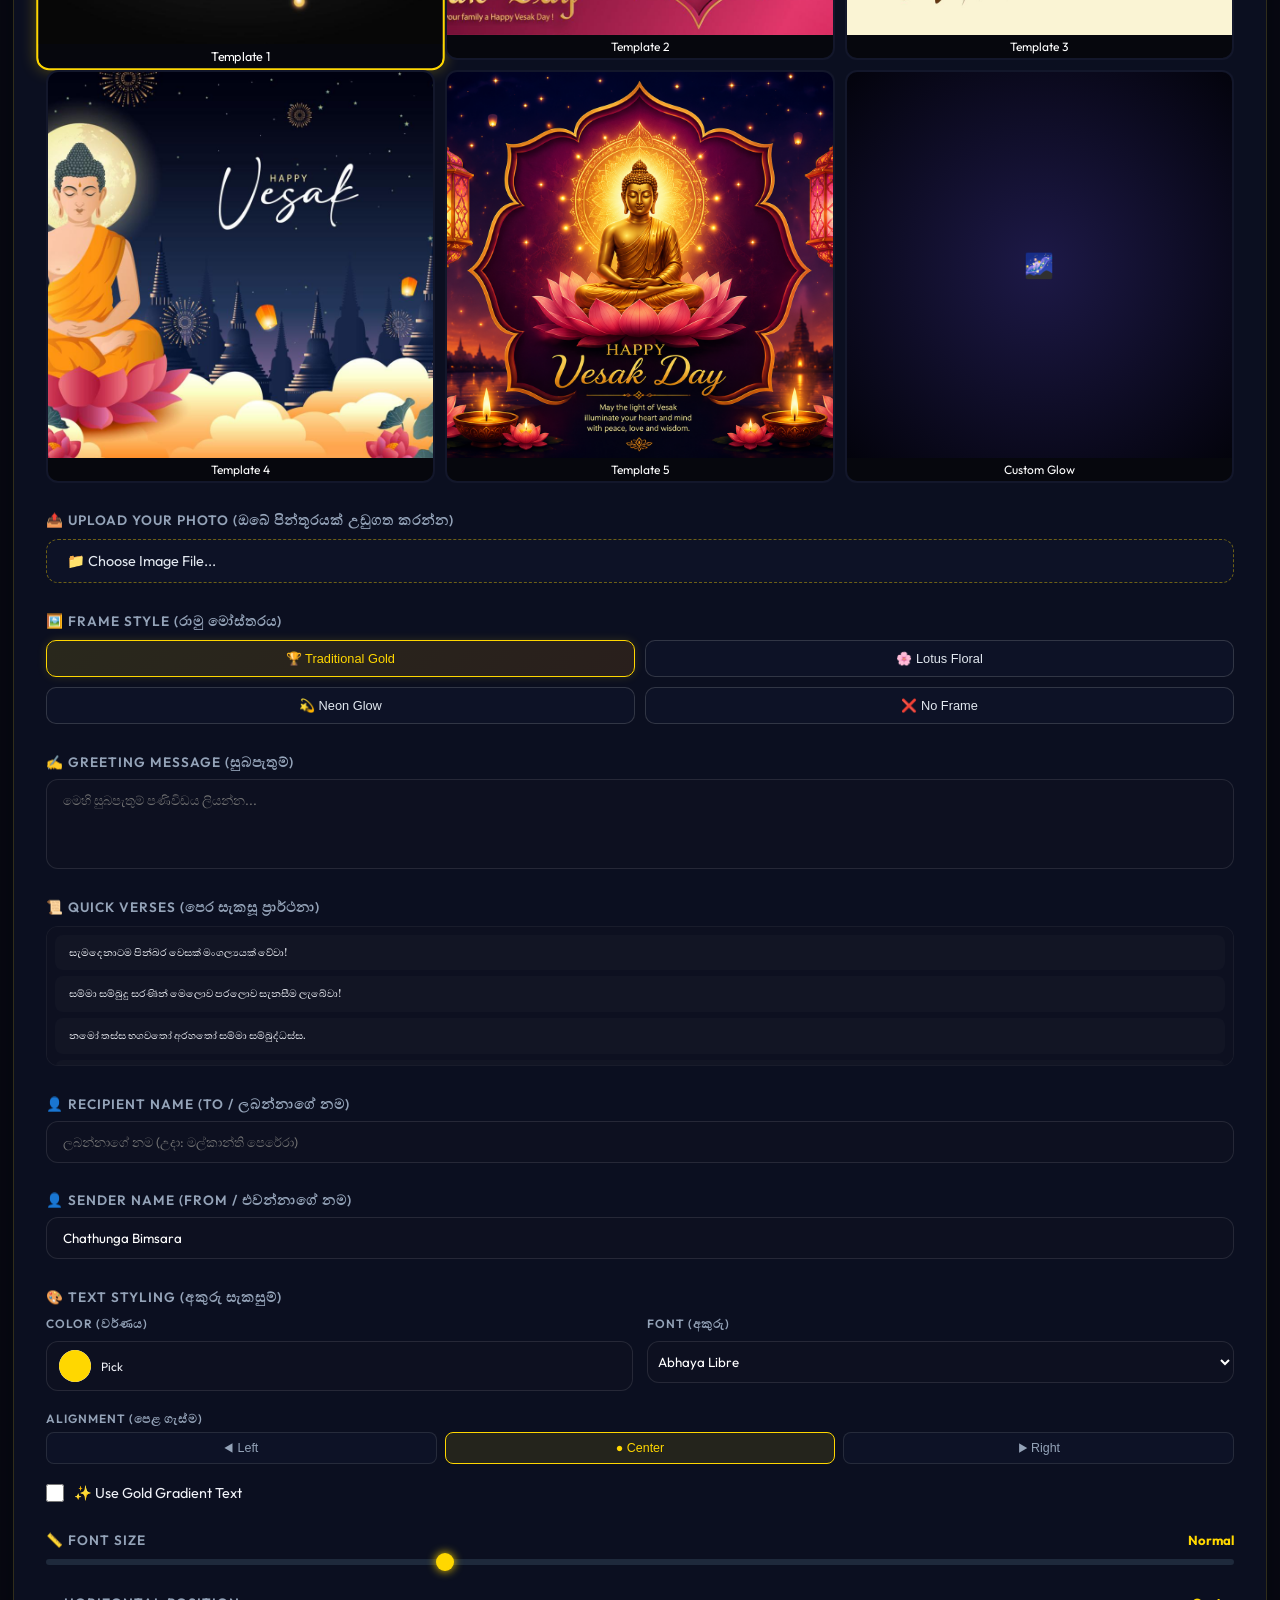
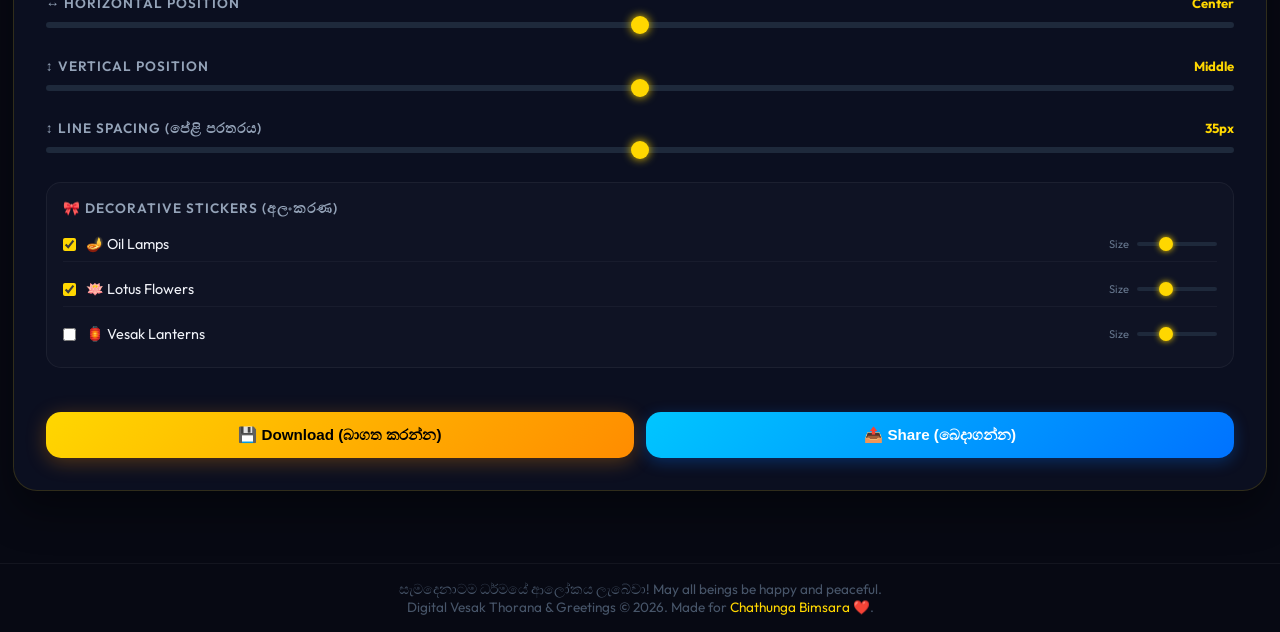
==== commit 3e00cbcf: "vesak-genarator completed" ====
--- a/card-genarate.html
+++ b/card-genarate.html
@@ -1,6 +1,5 @@
 <!DOCTYPE html>
 <html lang="si">
-
 <head>
     <meta charset="UTF-8">
     <meta name="viewport" content="width=device-width, initial-scale=1.0">
@@ -9,10 +8,7 @@
         content="Create and download custom Vesak Poya greeting cards with uploaded photos, premium frames, and decorative stickers.">
     <link rel="stylesheet" href="style.css">
 </head>
-
 <body>
-
-    <!-- Welcome/Entry Screen Overlay -->
     <div id="welcomeOverlay" class="welcome-overlay">
         <div class="welcome-card">
             <!-- Rotating Dharma Wheel -->
@@ -41,7 +37,6 @@
         <div class="stars"></div>
     </div>
 
-    <!-- Header Navigation -->
     <header>
         <div class="logo">
             <svg class="logo-icon" viewBox="0 0 100 100" xmlns="http://www.w3.org/2000/svg">
@@ -56,7 +51,6 @@
             <span class="logo-text">Vesak 2026</span>
         </div>
 
-        <!-- Desktop Nav -->
         <nav>
             <ul>
                 <li><a href="index.html" class="nav-link">🏠 Home</a></li>
@@ -65,7 +59,6 @@
             </ul>
         </nav>
 
-        <!-- Hamburger -->
         <div class="hamburger" id="hamburger">
             <span></span>
             <span></span>
@@ -75,7 +68,6 @@
         <button id="btnGlobalMusic" class="btn-music-toggle">🔊 Music On</button>
     </header>
 
-    <!-- Mobile Menu -->
     <div class="mobile-menu" id="mobileMenu">
         <ul>
             <li><a href="index.html" class="nav-link">🏠 Home</a></li>
@@ -84,10 +76,8 @@
         </ul>
     </div>
 
-    <!-- Main Generator -->
     <main class="card-generator-container">
 
-        <!-- Left: Live Canvas Preview -->
         <section class="card-preview-area">
             <div class="canvas-wrapper pulse-glow-border">
                 <canvas id="cardCanvas"></canvas>
@@ -97,14 +87,12 @@
             </p>
         </section>
 
-        <!-- Right: Controls Dashboard -->
         <section class="card-controls">
             <h2 class="dashboard-title">
                 <span>🎨 Card Studio</span>
                 <span style="font-family:var(--font-sinhala);font-size:1.15rem;">වෙසක් පත් නිර්මාණය</span>
             </h2>
 
-            <!-- 0. Orientation -->
             <div class="control-group">
                 <span class="control-label">📏 Orientation</span>
                 <div class="color-presets" style="justify-content: flex-start; gap: 10px;">
@@ -117,7 +105,6 @@
                 </div>
             </div>
 
-            <!-- 1. Background Selection -->
             <div class="control-group">
                 <span class="control-label">🖼️ Vesak Card Templates (වෙසක් පත් මෝස්තර)</span>
                 <div class="bg-select-grid" style="grid-template-columns: repeat(3, 1fr); gap: 10px;">
@@ -170,7 +157,6 @@
                 </div>
             </div>
 
-            <!-- 2. Upload Custom Image -->
             <div class="control-group">
                 <span class="control-label">📤 Upload Your Photo (ඔබේ පින්තූරයක් උඩුගත කරන්න)</span>
                 <div class="file-upload-wrapper">
@@ -182,7 +168,6 @@
                 </div>
             </div>
 
-            <!-- 3. Frame Style -->
             <div class="control-group">
                 <span class="control-label">🖼️ Frame Style (රාමු මෝස්තරය)</span>
                 <div class="frame-select-grid">
@@ -193,20 +178,17 @@
                 </div>
             </div>
 
-            <!-- 4. Greeting Text -->
             <div class="text-input-wrapper">
                 <label for="cardGreetingText" class="control-label">✍️ Greeting Message (සුබපැතුම්)</label>
                 <textarea id="cardGreetingText" class="custom-textarea"
                     placeholder="මෙහි සුබපැතුම් පණිවිඩය ලියන්න..."></textarea>
             </div>
 
-            <!-- 5. Quick Verses -->
             <div class="control-group">
                 <span class="control-label">📜 Quick Verses (පෙර සැකසූ ප්‍රාර්ථනා)</span>
                 <div id="versesList" class="verses-list"></div>
             </div>
 
-            <!-- 6. Recipient & Sender Names (To / From) -->
             <div class="text-input-wrapper">
                 <label for="cardRecipientName" class="control-label">👤 Recipient Name (To / ලබන්නාගේ නම)</label>
                 <input id="cardRecipientName" type="text" class="custom-input"
@@ -219,7 +201,6 @@
                     placeholder="ඔබේ නම (උදා: Chathunga Bimsara)">
             </div>
 
-            <!-- 7. Text Styling Grid -->
             <div class="control-group">
                 <span class="control-label">🎨 Text Styling (අකුරු සැකසුම්)</span>
                 <div class="style-controls-grid">
@@ -239,7 +220,6 @@
                         </select>
                     </div>
                 </div>
-                <!-- Text Alignment -->
                 <div style="margin-top:10px;">
                     <span class="control-label" style="font-size:0.75rem;margin-bottom:6px;display:block;">Alignment
                         (පෙළ ගැස්ම)</span>
@@ -249,7 +229,6 @@
                         <button class="btn-align" data-align="right">▶ Right</button>
                     </div>
                 </div>
-                <!-- Gold Gradient Toggle -->
                 <label class="checkbox-row" style="margin-top:10px;">
                     <input id="useGoldGradient" type="checkbox"
                         style="width:18px;height:18px;accent-color:var(--color-yellow);">
@@ -257,7 +236,6 @@
                 </label>
             </div>
 
-            <!-- 8. Size & Position Sliders -->
             <div class="control-group">
                 <div style="display:flex;justify-content:space-between;align-items:center;">
                     <span class="control-label">📏 Font Size</span>
@@ -290,11 +268,9 @@
                 <input id="textLineHeight" type="range" class="speed-slider" min="10" max="60" value="35">
             </div>
 
-            <!-- 9. Decorative Stickers -->
             <div class="control-group sticker-panel">
                 <span class="control-label">🎀 Decorative Stickers (අලංකරණ)</span>
 
-                <!-- Oil Lamp -->
                 <div class="sticker-control-row">
                     <label class="checkbox-row">
                         <input id="stickerLamp" type="checkbox" checked style="accent-color:var(--color-yellow);">
@@ -306,7 +282,6 @@
                     </div>
                 </div>
 
-                <!-- Lotus -->
                 <div class="sticker-control-row">
                     <label class="checkbox-row">
                         <input id="stickerLotus" type="checkbox" checked style="accent-color:var(--color-yellow);">
@@ -318,7 +293,6 @@
                     </div>
                 </div>
 
-                <!-- Lantern -->
                 <div class="sticker-control-row">
                     <label class="checkbox-row">
                         <input id="stickerLantern" type="checkbox" style="accent-color:var(--color-yellow);">
@@ -331,7 +305,6 @@
                 </div>
             </div>
 
-            <!-- 10. Export -->
             <div style="display: flex; gap: 12px; margin-top: 15px; width: 100%;">
                 <button id="btnDownloadCard" class="btn-export"
                     style="flex: 1; margin-top: 0; padding: 14px; font-size: 0.95rem;">
@@ -352,5 +325,4 @@
 
     <script src="script.js"></script>
 </body>
-
 </html>
--- a/style.css
+++ b/style.css
@@ -2044,6 +2044,67 @@
     flex-shrink: 0;
 }
 
+/* ==================== CARD GENERATOR MOBILE FIX ==================== */
+
+.card-generator-container {
+    display: grid;
+    grid-template-columns: 1fr;
+    gap: 1.5rem;
+    padding: 1rem 0.8rem;
+}
+
+.card-preview-area {
+    position: sticky;
+    top: 80px;           /* Header එකට පහතින් තියන්න */
+    z-index: 10;
+    background: var(--bg-dark);
+    padding-bottom: 1rem;
+    border-bottom: 1px solid rgba(255,215,0,0.15);
+}
+
+.canvas-wrapper {
+    box-shadow: 0 10px 30px rgba(0,0,0,0.6);
+    border-radius: 20px;
+    overflow: hidden;
+    max-width: 100%;
+    margin: 0 auto;
+}
+
+/* Mobile Optimization */
+@media (max-width: 768px) {
+    .card-preview-area {
+        top: 70px;           /* ටිකක් උඩට ගත්තා */
+        position: sticky;
+        z-index: 20;
+    }
+
+    #cardCanvas {
+        width: 100% !important;
+        height: auto !important;
+        max-height: 380px;   /* ලොකු වුණත් යටට නොයන්න */
+        object-fit: contain;
+    }
+
+    .card-controls {
+        padding-top: 1rem;
+    }
+
+    /* Scroll කරනකොට preview එක හොඳින් පේන්න */
+    .card-generator-container {
+        scroll-margin-top: 100px;
+    }
+}
+
+@media (max-width: 480px) {
+    .card-preview-area {
+        top: 65px;
+    }
+    
+    #cardCanvas {
+        max-height: 340px;
+    }
+}
+
 /* Desktop - Normal */
 @media (min-width: 993px) {
     .btn-music-toggle {
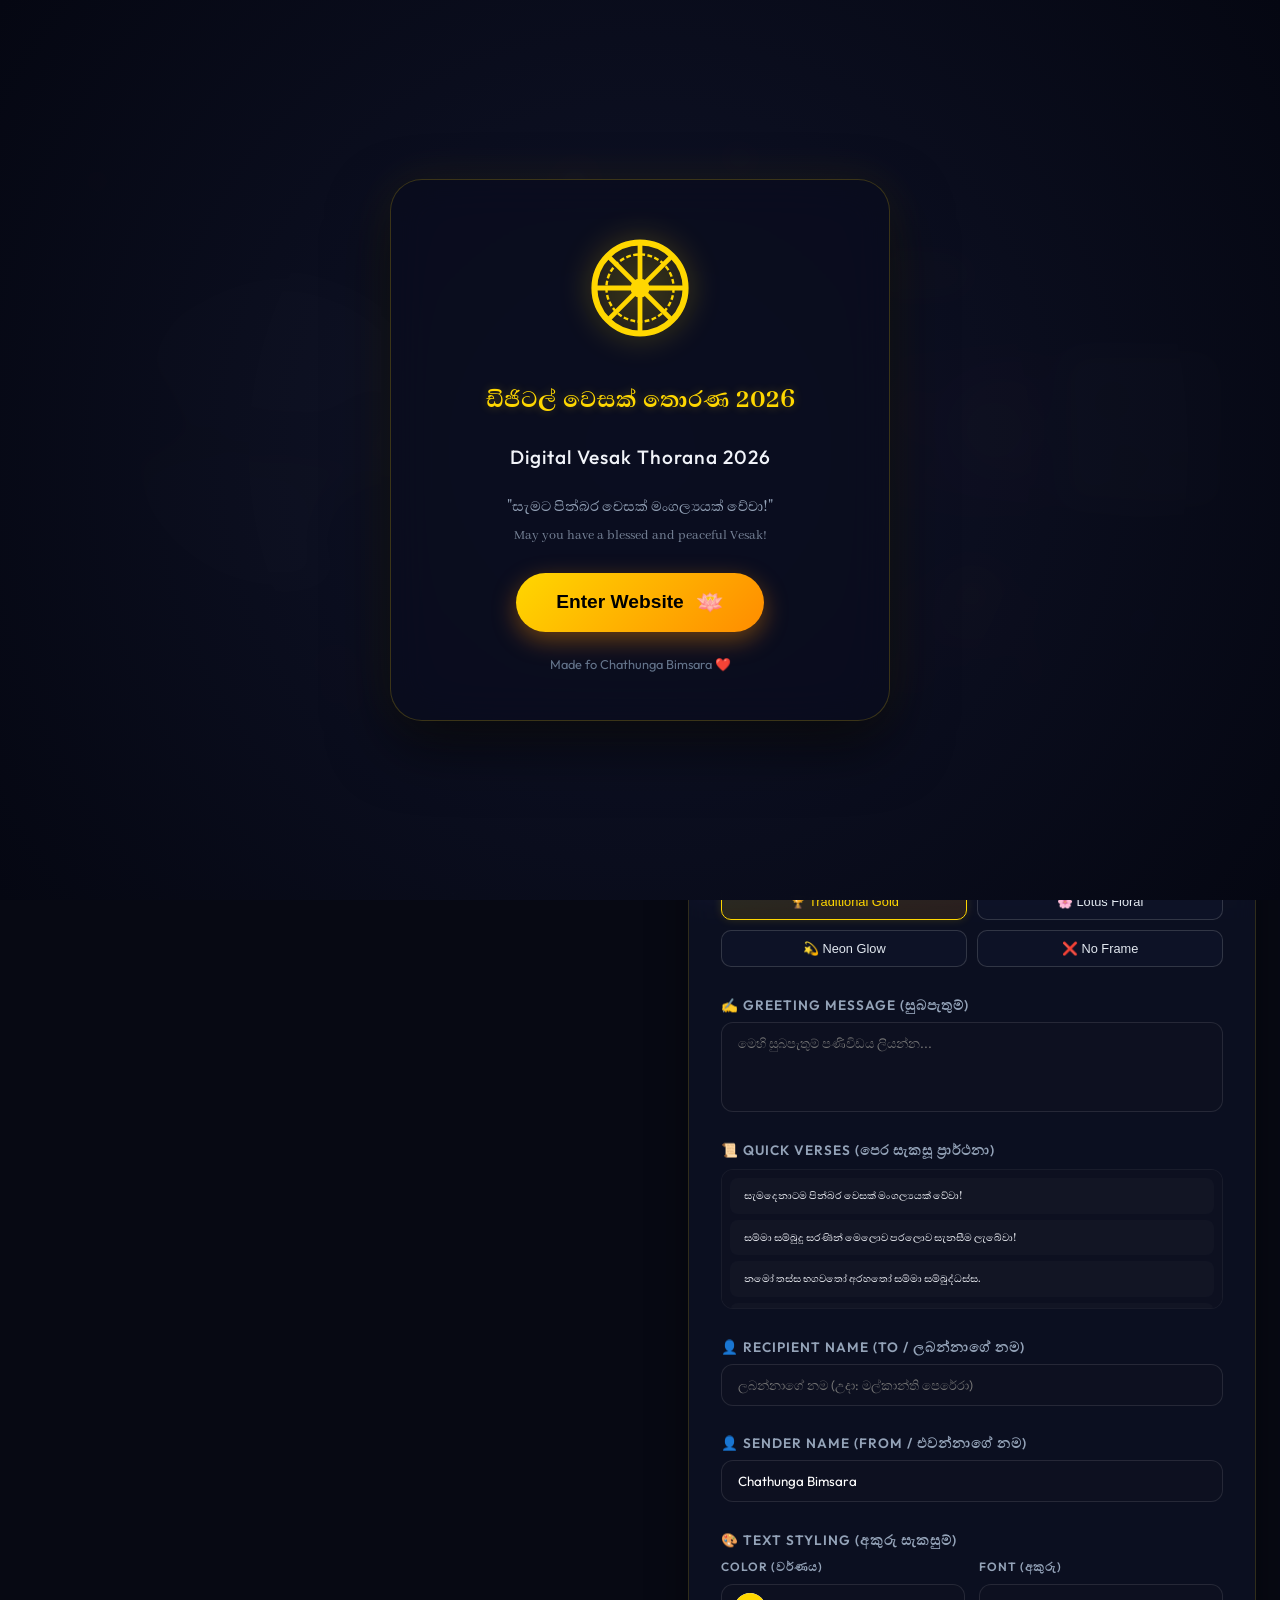
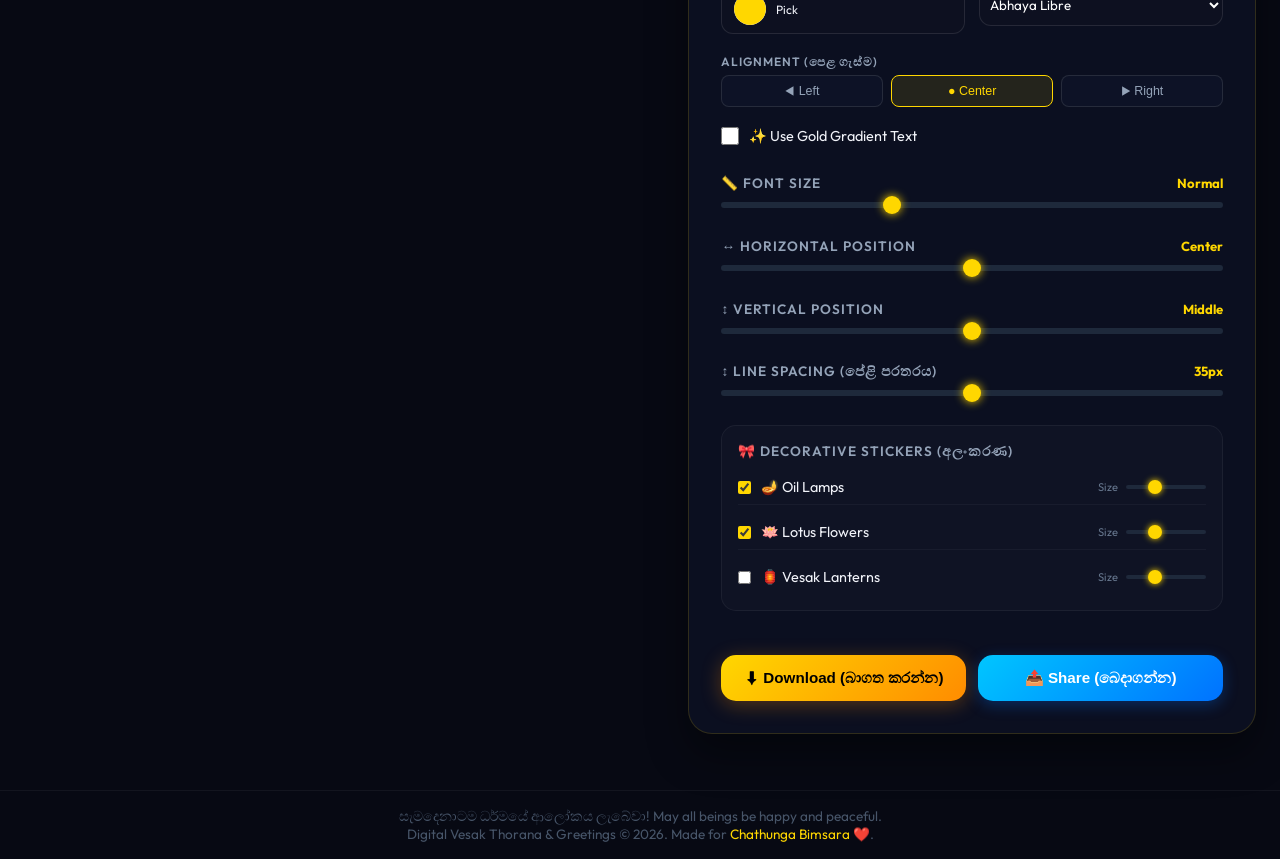
==== commit e48f178d: "card genarator updated" ====
--- a/card-genarate.html
+++ b/card-genarate.html
@@ -308,7 +308,7 @@
             <div style="display: flex; gap: 12px; margin-top: 15px; width: 100%;">
                 <button id="btnDownloadCard" class="btn-export"
                     style="flex: 1; margin-top: 0; padding: 14px; font-size: 0.95rem;">
-                    💾 Download (බාගත කරන්න)
+                    ⬇ Download (බාගත කරන්න)
                 </button>
                 <button id="btnShareCard" class="btn-export"
                     style="flex: 1; margin-top: 0; padding: 14px; font-size: 0.95rem; background: linear-gradient(135deg, #00c6ff, #0072ff); border: none; box-shadow: 0 4px 15px rgba(0, 114, 255, 0.3); color: #fff;">
--- a/style.css
+++ b/style.css
@@ -1,6 +1,5 @@
 @import url('https://fonts.googleapis.com/css2?family=Abhaya+Libre:wght@400;600;700;800&family=Outfit:wght@300;400;500;600;700;800&family=Yatra+One&display=swap');
 
-/* --- DESIGN SYSTEM --- */
 :root {
     --bg-dark: #070913;
     --bg-card: rgba(15, 20, 42, 0.6);
@@ -21,7 +20,6 @@
     --font-ornamental: 'Yatra One', cursive;
 }
 
-/* --- RESET --- */
 * {
     margin: 0;
     padding: 0;
@@ -47,7 +45,6 @@
     flex: 1;
 }
 
-/* Custom Scrollbar */
 ::-webkit-scrollbar {
     width: 6px;
 }
@@ -65,7 +62,6 @@
     background: rgba(255, 215, 0, 0.6);
 }
 
-/* --- STARFIELD --- */
 .stars-bg {
     position: fixed;
     top: 0;
@@ -134,7 +130,6 @@
     }
 }
 
-/* --- HEADER --- */
 header {
     background: var(--bg-glass);
     backdrop-filter: blur(12px);
@@ -228,7 +223,6 @@
     transform: translateY(-1px);
 }
 
-/* Active playing state - glowing gold */
 .btn-music-toggle.playing {
     background: rgba(255, 215, 0, 0.15);
     border-color: var(--color-yellow);
@@ -250,7 +244,6 @@
     }
 }
 
-/* Now Playing Toast */
 .now-playing-toast {
     position: fixed;
     bottom: 24px;
@@ -368,7 +361,6 @@
     color: #fff;
 }
 
-/* --- HOME HERO --- */
 .hero-section {
     flex: 1;
     display: flex;
@@ -488,7 +480,6 @@
     color: #fff;
 }
 
-/* Countdown */
 .countdown-box {
     margin-top: 50px;
     background: var(--bg-glass);
@@ -520,7 +511,6 @@
     color: #94a3b8;
 }
 
-/* --- THORANA PAGE --- */
 .thorana-container {
     max-width: 1500px;
     margin: 2rem auto;
@@ -554,7 +544,6 @@
     height: auto;
 }
 
-/* ---------- Thorana Buddha Image Overlay (responsive) ---------- */
 .thorana-view {
     position: relative;
 }
@@ -572,7 +561,6 @@
     filter: drop-shadow(0 10px 25px rgba(0, 0, 0, 0.6));
 }
 
-/* Hide original SVG buddha silhouette so the photo doesn't overlap */
 #buddhaStanding {
     display: none;
 }
@@ -598,7 +586,6 @@
     }
 }
 
-/* Bulb States */
 .bulb {
     cursor: pointer;
     transition: fill 0.15s ease, filter 0.15s ease, opacity 0.15s ease;
@@ -635,7 +622,6 @@
     opacity: 0.5;
 }
 
-/* Panel Triggers */
 .pandal-panel-trigger {
     cursor: pointer;
     transition: transform 0.3s ease, filter 0.3s ease;
@@ -651,7 +637,6 @@
     filter: brightness(1.3) drop-shadow(0 0 20px var(--color-yellow));
 }
 
-/* Dashboard */
 .thorana-dashboard {
     background: var(--bg-card);
     border: 1px solid var(--border-glass);
@@ -740,7 +725,6 @@
     transform: scale(1.2);
 }
 
-/* Story Card */
 .story-card {
     background: rgba(5, 7, 18, 0.8);
     border: 1px solid rgba(255, 255, 255, 0.08);
@@ -913,7 +897,6 @@
     box-shadow: 0 0 10px rgba(255, 215, 0, 0.2);
 }
 
-/* --- CARD GENERATOR PAGE --- */
 .card-generator-container {
     max-width: 1400px;
     margin: 2rem auto;
@@ -964,7 +947,6 @@
     gap: 1.8rem;
 }
 
-/* Background Selector */
 .bg-select-grid {
     display: grid;
     grid-template-columns: repeat(3, 1fr);
@@ -1005,7 +987,6 @@
     text-align: center;
 }
 
-/* File Upload */
 .file-upload-wrapper {
     position: relative;
     display: flex;
@@ -1057,7 +1038,6 @@
     background: rgba(255, 60, 60, 0.3);
 }
 
-/* Frame Selector */
 .frame-select-grid {
     display: grid;
     grid-template-columns: repeat(2, 1fr);
@@ -1084,7 +1064,6 @@
     box-shadow: 0 0 10px rgba(255, 215, 0, 0.15);
 }
 
-/* Text Inputs */
 .text-input-wrapper {
     display: flex;
     flex-direction: column;
@@ -1114,7 +1093,6 @@
     box-shadow: 0 0 10px rgba(255, 215, 0, 0.15);
 }
 
-/* Verses */
 .verses-list {
     display: flex;
     flex-direction: column;
@@ -1145,7 +1123,6 @@
     color: var(--color-yellow);
 }
 
-/* Alignment Buttons */
 .align-btn-group {
     display: flex;
     gap: 8px;
@@ -1170,7 +1147,6 @@
     color: var(--color-yellow);
 }
 
-/* Checkbox Row */
 .checkbox-row {
     display: flex;
     align-items: center;
@@ -1179,7 +1155,6 @@
     font-size: 0.9rem;
 }
 
-/* Style Controls */
 .style-controls-grid {
     display: grid;
     grid-template-columns: repeat(2, 1fr);
@@ -1215,7 +1190,6 @@
     border-radius: 50%;
 }
 
-/* Sticker Panel */
 .sticker-panel {
     background: rgba(255, 255, 255, 0.02);
     padding: 16px;
@@ -1260,7 +1234,6 @@
     box-shadow: 0 0 6px var(--color-yellow);
 }
 
-/* Export */
 .btn-export {
     background: linear-gradient(135deg, #ffd700, #ff8c00);
     border: none;
@@ -1282,7 +1255,6 @@
     filter: brightness(1.05);
 }
 
-/* Glow Animation */
 .pulse-glow-border {
     position: relative;
     border: 4px solid transparent !important;
@@ -1316,7 +1288,6 @@
     }
 }
 
-/* Card Generator layout animations */
 .card-controls {
     animation: controls-slide-in 0.8s cubic-bezier(0.175, 0.885, 0.32, 1.275);
 }
@@ -1350,7 +1321,6 @@
 }
 
 
-/* Footer */
 .footer-text {
     text-align: center;
     color: #475569;
@@ -1364,7 +1334,6 @@
     color: var(--color-yellow);
 }
 
-/* --- RESPONSIVE --- */
 @media (max-width: 768px) {
     .hero-title {
         font-size: 2rem;
@@ -1430,7 +1399,6 @@
     }
 }
 
-/* --- AUDIO PLAYER CARD --- */
 .audio-player-card {
     background: rgba(5, 7, 18, 0.85);
     border: 1px solid var(--border-glass);
@@ -1487,7 +1455,6 @@
     margin-top: 6px;
 }
 
-/* --- HOME PAGE STYLES (MIGRATED) --- */
 .features-section {
     max-width: 1200px;
     margin: 0 auto 4rem;
@@ -1603,7 +1570,6 @@
     font-size: 0.9rem;
 }
 
-/* Buddhist flag color band */
 .flag-band {
     height: 5px;
     background: linear-gradient(to right,
@@ -1660,7 +1626,6 @@
     line-height: 1.4;
 }
 
-/* --- WELCOME SCREEN OVERLAY --- */
 .welcome-overlay {
     position: fixed;
     top: 0;
@@ -1791,7 +1756,6 @@
     color: #64748b;
 }
 
-/* Page transitions */
 .spa-transition-fade {
     animation: spa-fade-in 0.4s ease-out forwards;
 }
@@ -1808,7 +1772,6 @@
     }
 }
 
-/* Jataka Story transitions */
 .story-card .story-body {
     transition: opacity 0.4s ease, transform 0.4s ease;
 }
@@ -1831,7 +1794,6 @@
     }
 }
 
-/* ==================== HEADER & NAV ==================== */
 header {
     background: var(--bg-glass);
     backdrop-filter: blur(12px);
@@ -1868,7 +1830,6 @@
     -webkit-text-fill-color: transparent;
 }
 
-/* Desktop Navigation */
 nav ul {
     display: flex;
     list-style: none;
@@ -1895,7 +1856,6 @@
     border: 1px solid rgba(255, 215, 0, 0.2);
 }
 
-/* Hamburger */
 .hamburger {
     display: none;
     flex-direction: column;
@@ -1912,7 +1872,6 @@
     transition: 0.4s;
 }
 
-/* ==================== MOBILE MENU (Premium Look) ==================== */
 .mobile-menu {
     display: none;
     position: fixed;
@@ -1974,7 +1933,6 @@
     box-shadow: 0 0 15px rgba(255, 215, 0, 0.2);
 }
 
-/* Music Button in Mobile */
 .mobile-music-btn {
     margin: 15px 5% 10px;
     background: rgba(255, 215, 0, 0.1);
@@ -1989,7 +1947,6 @@
     justify-content: center;
 }
 
-/* Hamburger Animation */
 .hamburger.active span:nth-child(1) {
     transform: rotate(45deg) translate(6px, 6px);
 }
@@ -2001,7 +1958,6 @@
 .hamburger.active span:nth-child(3) {
     transform: rotate(-45deg) translate(5px, -5px);
 }
-/* ==================== THORANA PAGE RESPONSIVE ==================== */
 
 .thorana-container {
     padding: 1rem 1rem;
@@ -2016,8 +1972,6 @@
     width: clamp(120px, 38vw, 280px);
     top: 28%;
 }
-
-/* ==================== HOME PAGE FEATURE CARDS RESPONSIVE ==================== */
 
 .features-section {
     grid-template-columns: repeat(auto-fit, minmax(280px, 1fr));
@@ -2026,10 +1980,8 @@
 }
 
 .feature-card {
-    min-height: 380px; /* සමාන උසක් තියන්න */
-}
-
-/* ==================== MUSIC BUTTON RESPONSIVE ==================== */
+    min-height: 380px;
+}
 
 .btn-music-toggle {
     background: rgba(255, 215, 0, 0.12);
@@ -2044,68 +1996,6 @@
     flex-shrink: 0;
 }
 
-/* ==================== CARD GENERATOR MOBILE FIX ==================== */
-
-.card-generator-container {
-    display: grid;
-    grid-template-columns: 1fr;
-    gap: 1.5rem;
-    padding: 1rem 0.8rem;
-}
-
-.card-preview-area {
-    position: sticky;
-    top: 80px;           /* Header එකට පහතින් තියන්න */
-    z-index: 10;
-    background: var(--bg-dark);
-    padding-bottom: 1rem;
-    border-bottom: 1px solid rgba(255,215,0,0.15);
-}
-
-.canvas-wrapper {
-    box-shadow: 0 10px 30px rgba(0,0,0,0.6);
-    border-radius: 20px;
-    overflow: hidden;
-    max-width: 100%;
-    margin: 0 auto;
-}
-
-/* Mobile Optimization */
-@media (max-width: 768px) {
-    .card-preview-area {
-        top: 70px;           /* ටිකක් උඩට ගත්තා */
-        position: sticky;
-        z-index: 20;
-    }
-
-    #cardCanvas {
-        width: 100% !important;
-        height: auto !important;
-        max-height: 380px;   /* ලොකු වුණත් යටට නොයන්න */
-        object-fit: contain;
-    }
-
-    .card-controls {
-        padding-top: 1rem;
-    }
-
-    /* Scroll කරනකොට preview එක හොඳින් පේන්න */
-    .card-generator-container {
-        scroll-margin-top: 100px;
-    }
-}
-
-@media (max-width: 480px) {
-    .card-preview-area {
-        top: 65px;
-    }
-    
-    #cardCanvas {
-        max-height: 340px;
-    }
-}
-
-/* Desktop - Normal */
 @media (min-width: 993px) {
     .btn-music-toggle {
         padding: 10px 20px;
@@ -2113,7 +2003,6 @@
     }
 }
 
-/* Tablet */
 @media (max-width: 992px) and (min-width: 769px) {
     .btn-music-toggle {
         padding: 9px 14px;
@@ -2121,7 +2010,6 @@
     }
 }
 
-/* Mobile - Make it compact and nice */
 @media (max-width: 768px) {
     header {
         padding: 0.9rem 5% !important;
@@ -2138,19 +2026,14 @@
         min-width: auto;
     }
 
-    /* If screen is very narrow, hide text and show only icon */
     @media (max-width: 480px) {
         .btn-music-toggle {
             padding: 8px 10px;
             font-size: 0.75rem;
         }
-        
-        /* Optional: Show only icon on very small screens */
-        /* .btn-music-toggle span { display: none; } */   /* Uncomment if needed */
-    }
-}
-
-/* Very Small Screens */
+    }
+}
+
 @media (max-width: 360px) {
     .logo-text {
         font-size: 1.35rem;
@@ -2162,7 +2045,6 @@
     }
 }
 
-/* Tablet & Mobile - Better stacking */
 @media (max-width: 1024px) {
     .features-section {
         grid-template-columns: repeat(auto-fit, minmax(260px, 1fr));
@@ -2171,10 +2053,9 @@
     }
 }
 
-/* Mobile Phones */
 @media (max-width: 768px) {
     .features-section {
-        grid-template-columns: 1fr; /* එක යටට එක */
+        grid-template-columns: 1fr;
         gap: 1.6rem;
         padding: 0 1rem;
     }
@@ -2200,7 +2081,6 @@
     }
 }
 
-/* Small Mobile Screens */
 @media (max-width: 480px) {
     .features-section {
         padding: 0 0.8rem;
@@ -2226,7 +2106,6 @@
     }
 }
 
-/* Desktop - Large Screen */
 @media (min-width: 1024px) {
     .thorana-container {
         grid-template-columns: 1.65fr 1fr;
@@ -2239,7 +2118,6 @@
     }
 }
 
-/* Tablet */
 @media (max-width: 1023px) and (min-width: 769px) {
     .thorana-container {
         grid-template-columns: 1fr;
@@ -2251,7 +2129,6 @@
     }
 }
 
-/* Mobile - Main Fixes */
 @media (max-width: 768px) {
     .thorana-container {
         grid-template-columns: 1fr;
@@ -2300,7 +2177,6 @@
     }
 }
 
-/* Small Mobile Phones */
 @media (max-width: 480px) {
     .thorana-buddha {
         top: 34% !important;
@@ -2330,7 +2206,6 @@
     }
 }
 
-/* Extra Small Screens */
 @media (max-width: 360px) {
     .thorana-buddha {
         top: 35% !important;
@@ -2341,7 +2216,7 @@
         height: 180px;
     }
 }
-/* ==================== RESPONSIVE ==================== */
+
 @media (max-width: 992px) {
     nav ul {
         display: none;
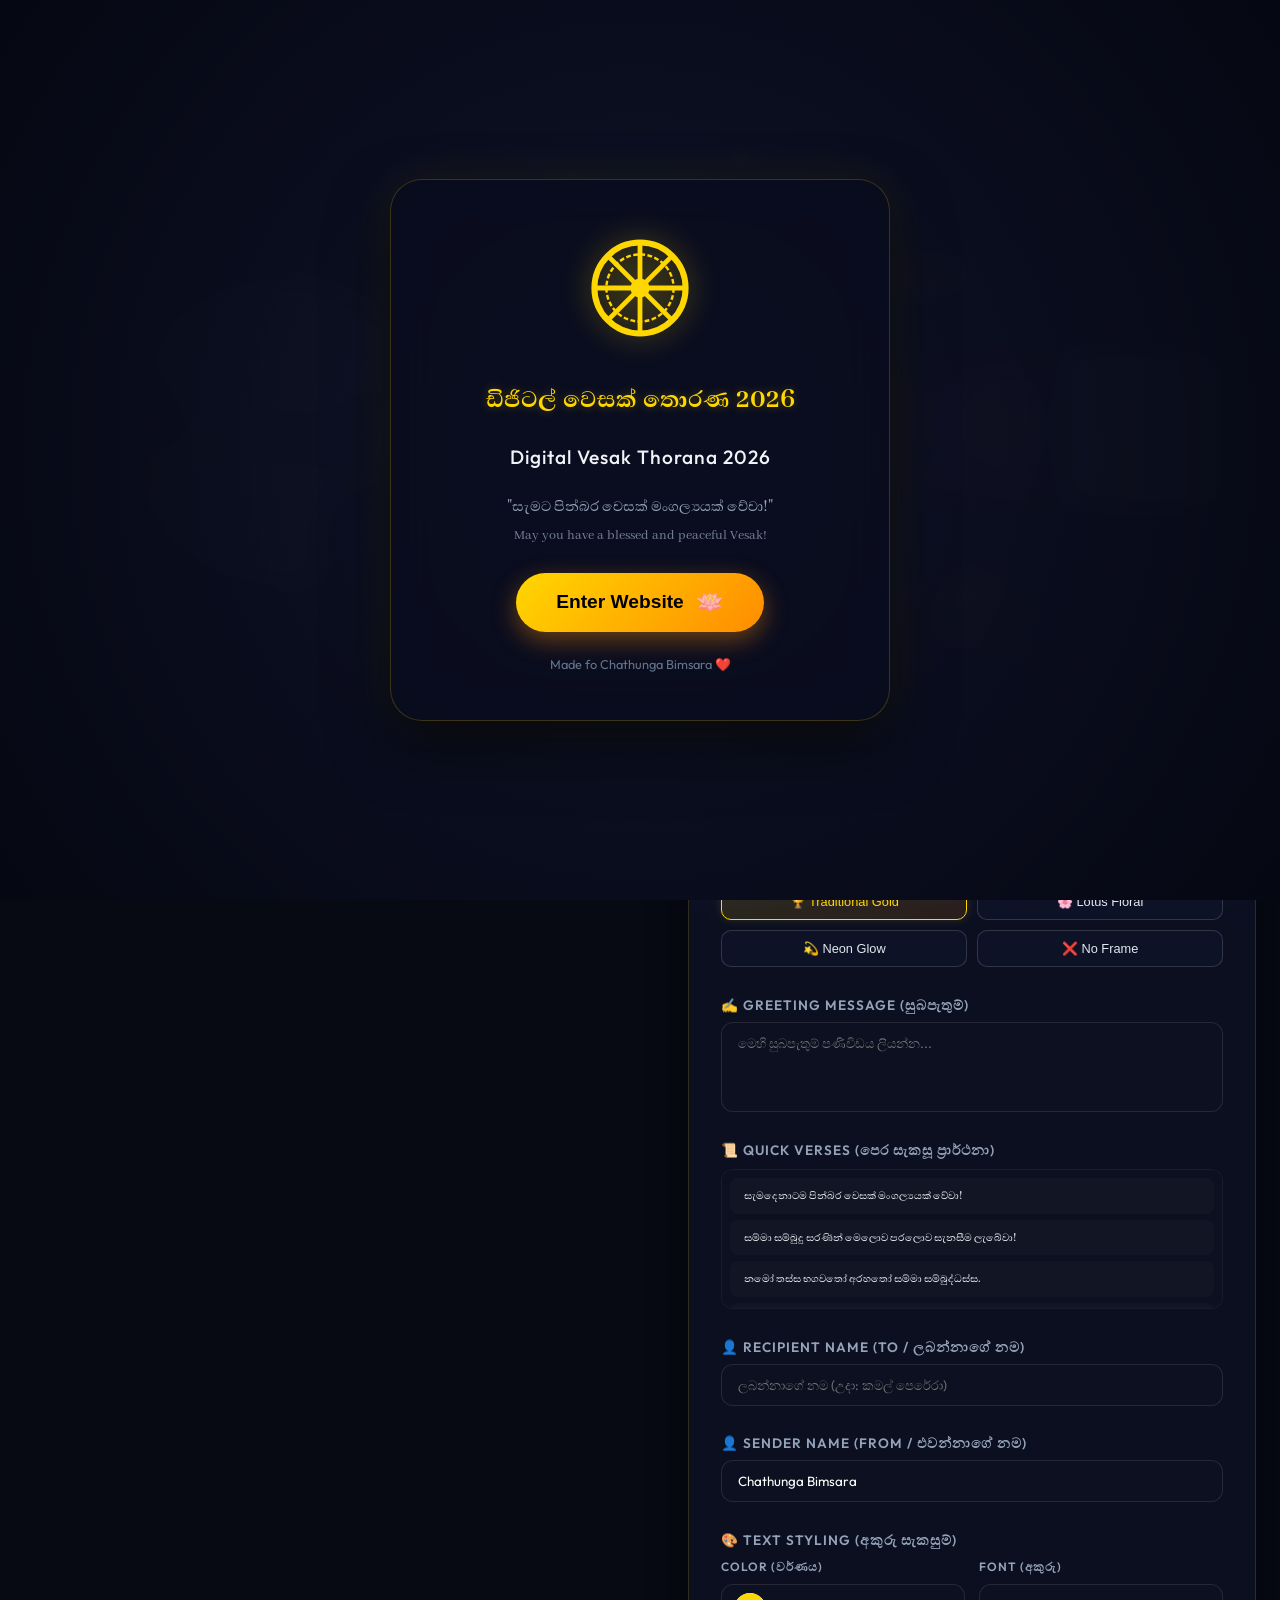
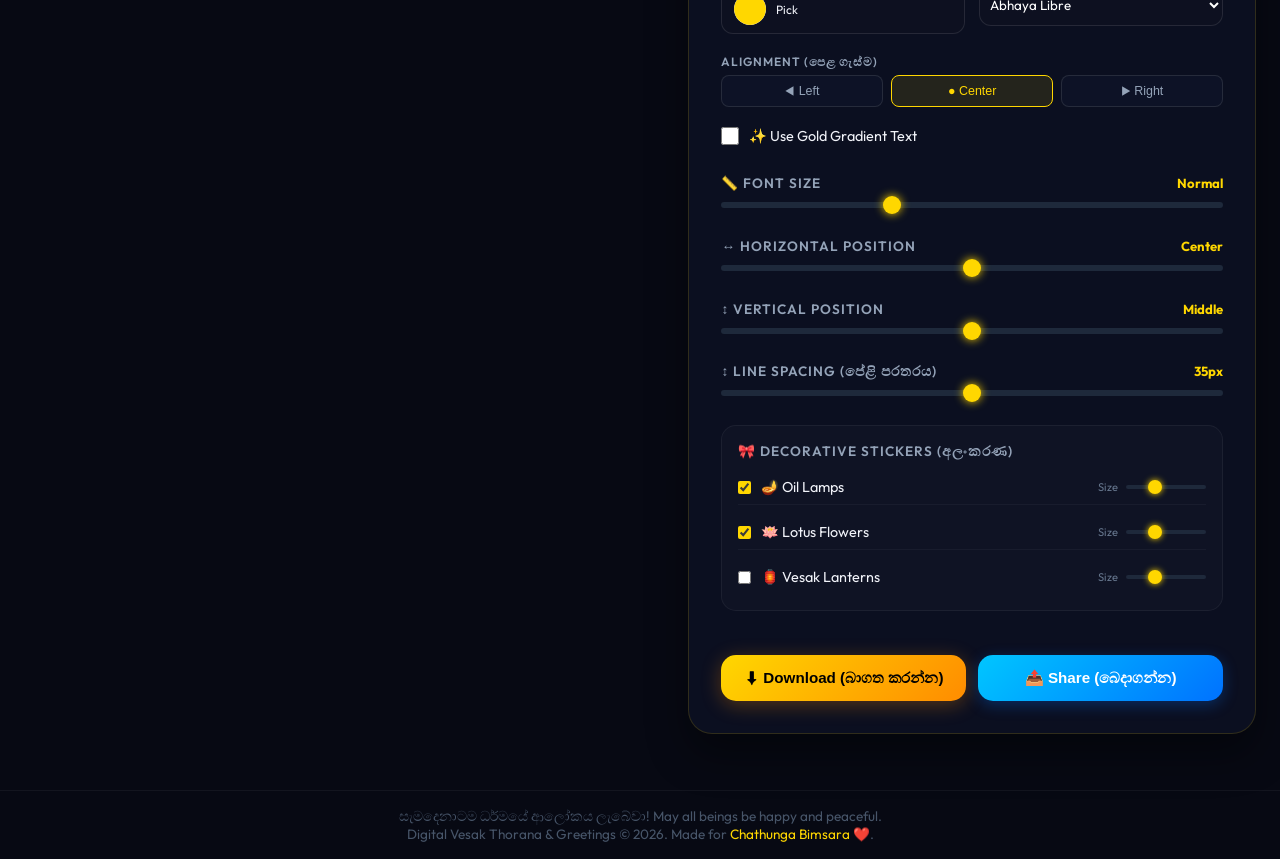
==== commit 6df76db8: "card genarator updated" ====
--- a/card-genarate.html
+++ b/card-genarate.html
@@ -192,7 +192,7 @@
             <div class="text-input-wrapper">
                 <label for="cardRecipientName" class="control-label">👤 Recipient Name (To / ලබන්නාගේ නම)</label>
                 <input id="cardRecipientName" type="text" class="custom-input"
-                    placeholder="ලබන්නාගේ නම (උදා: මල්කාන්ති පෙරේරා)">
+                    placeholder="ලබන්නාගේ නම (උදා: කමල් පෙරේරා)">
             </div>
 
             <div class="text-input-wrapper">
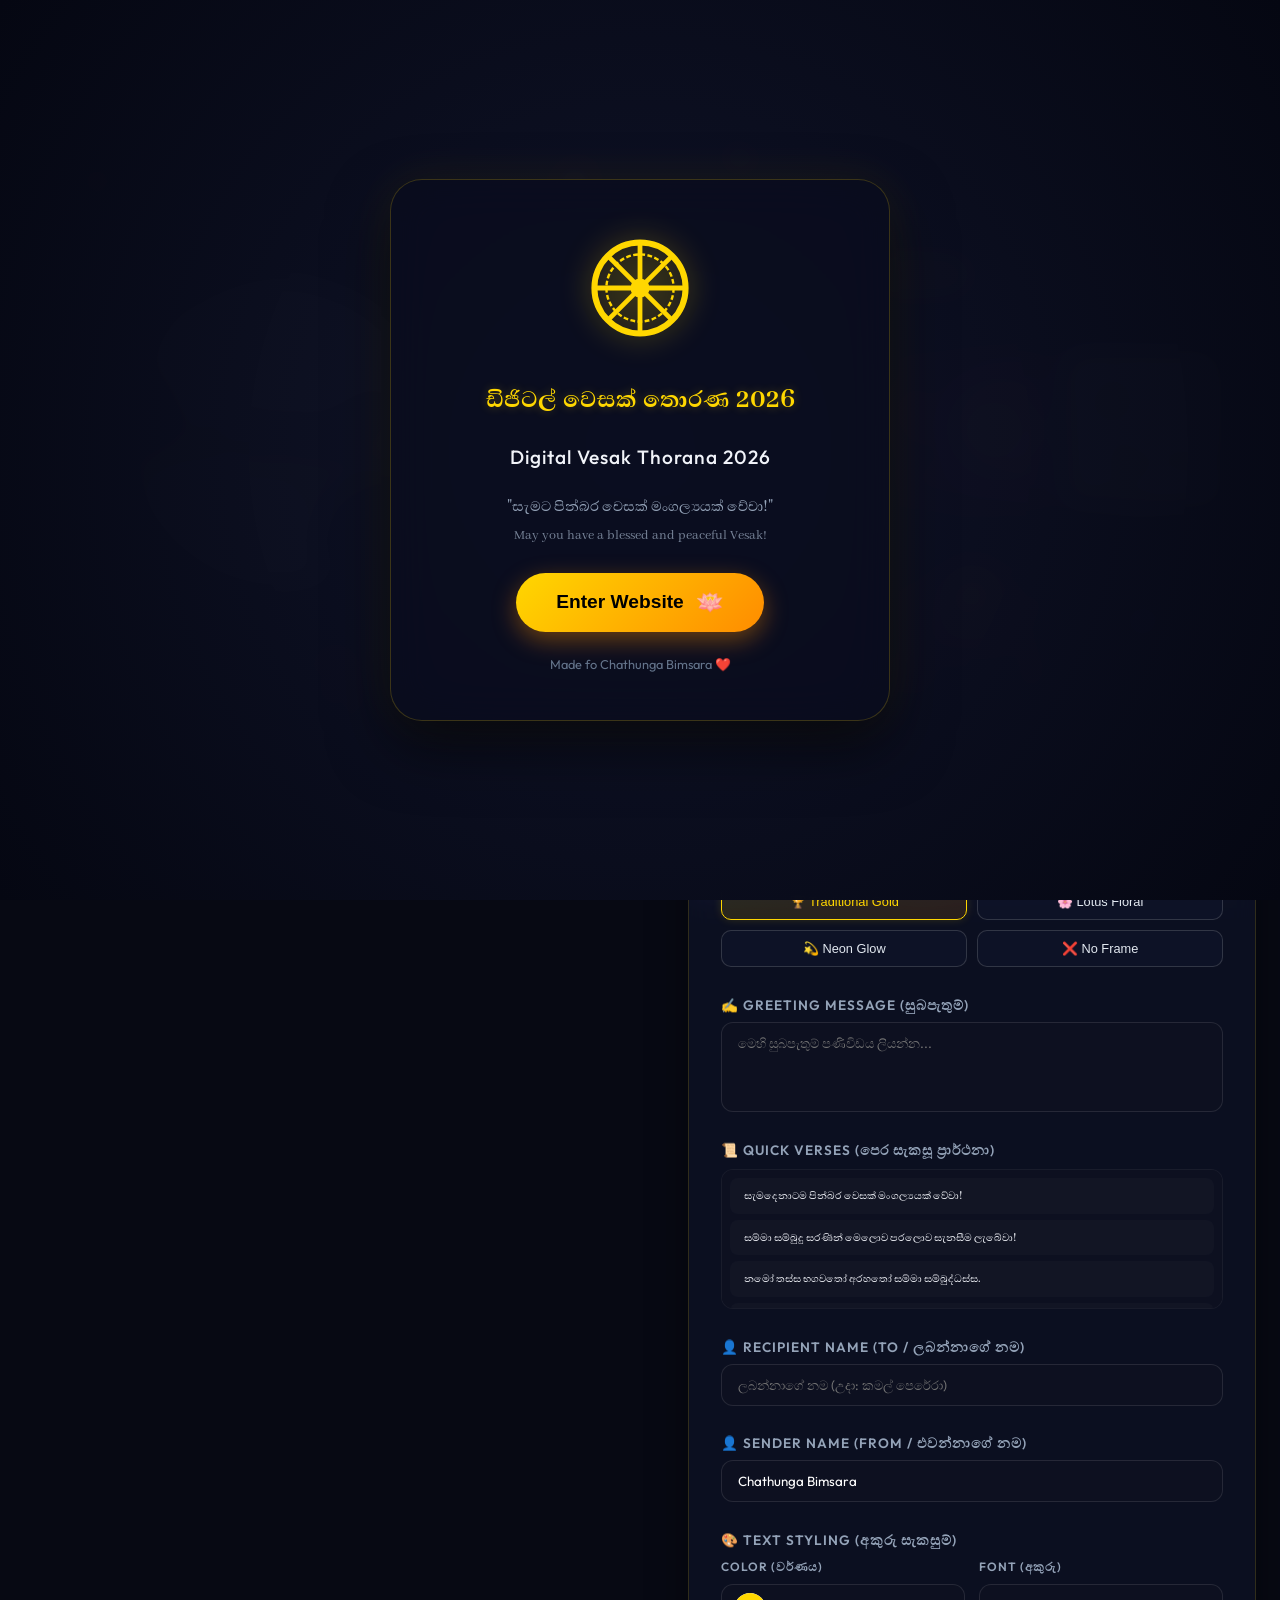
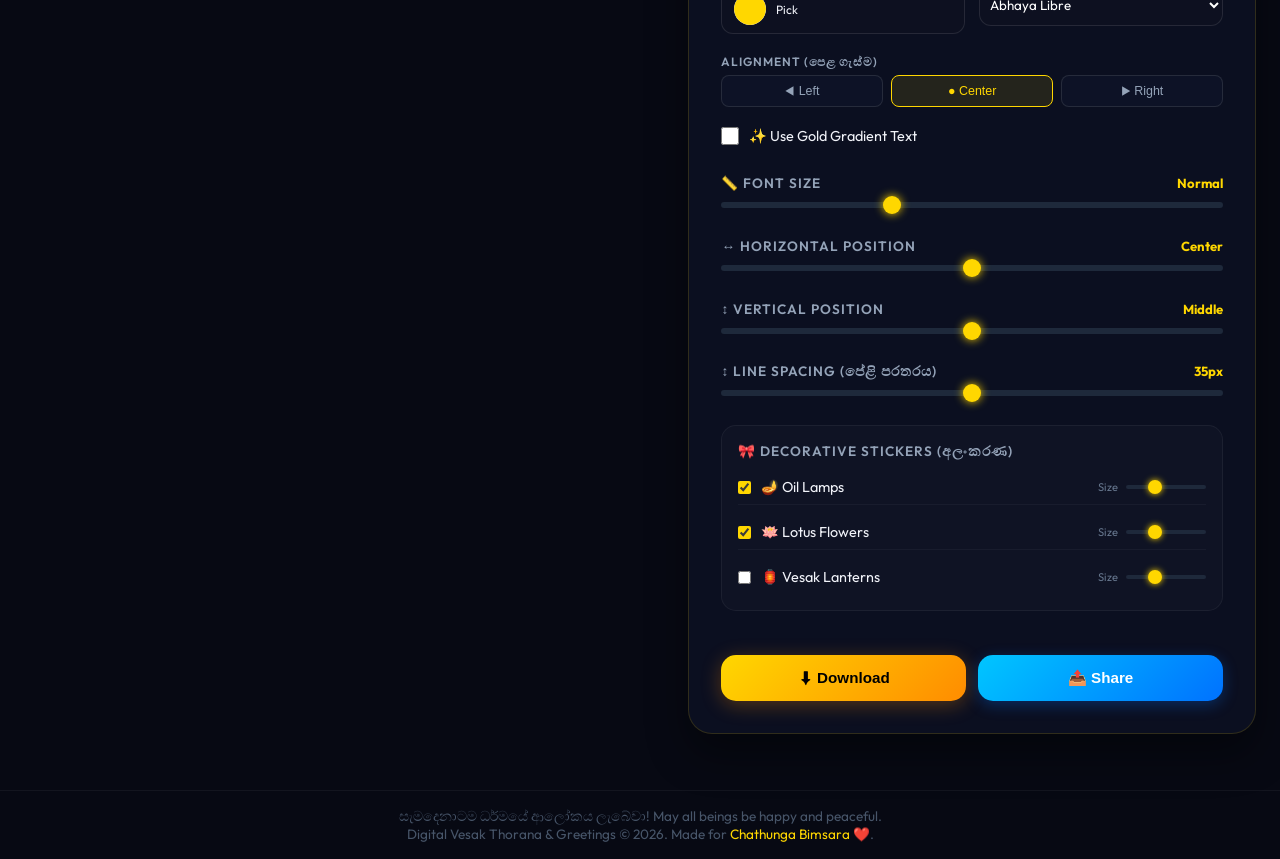
==== commit 48329825: "card html updated" ====
--- a/card-genarate.html
+++ b/card-genarate.html
@@ -308,11 +308,11 @@
             <div style="display: flex; gap: 12px; margin-top: 15px; width: 100%;">
                 <button id="btnDownloadCard" class="btn-export"
                     style="flex: 1; margin-top: 0; padding: 14px; font-size: 0.95rem;">
-                    ⬇ Download (බාගත කරන්න)
+                    ⬇ Download
                 </button>
                 <button id="btnShareCard" class="btn-export"
                     style="flex: 1; margin-top: 0; padding: 14px; font-size: 0.95rem; background: linear-gradient(135deg, #00c6ff, #0072ff); border: none; box-shadow: 0 4px 15px rgba(0, 114, 255, 0.3); color: #fff;">
-                    📤 Share (බෙදාගන්න)
+                    📤 Share
                 </button>
             </div>
         </section>
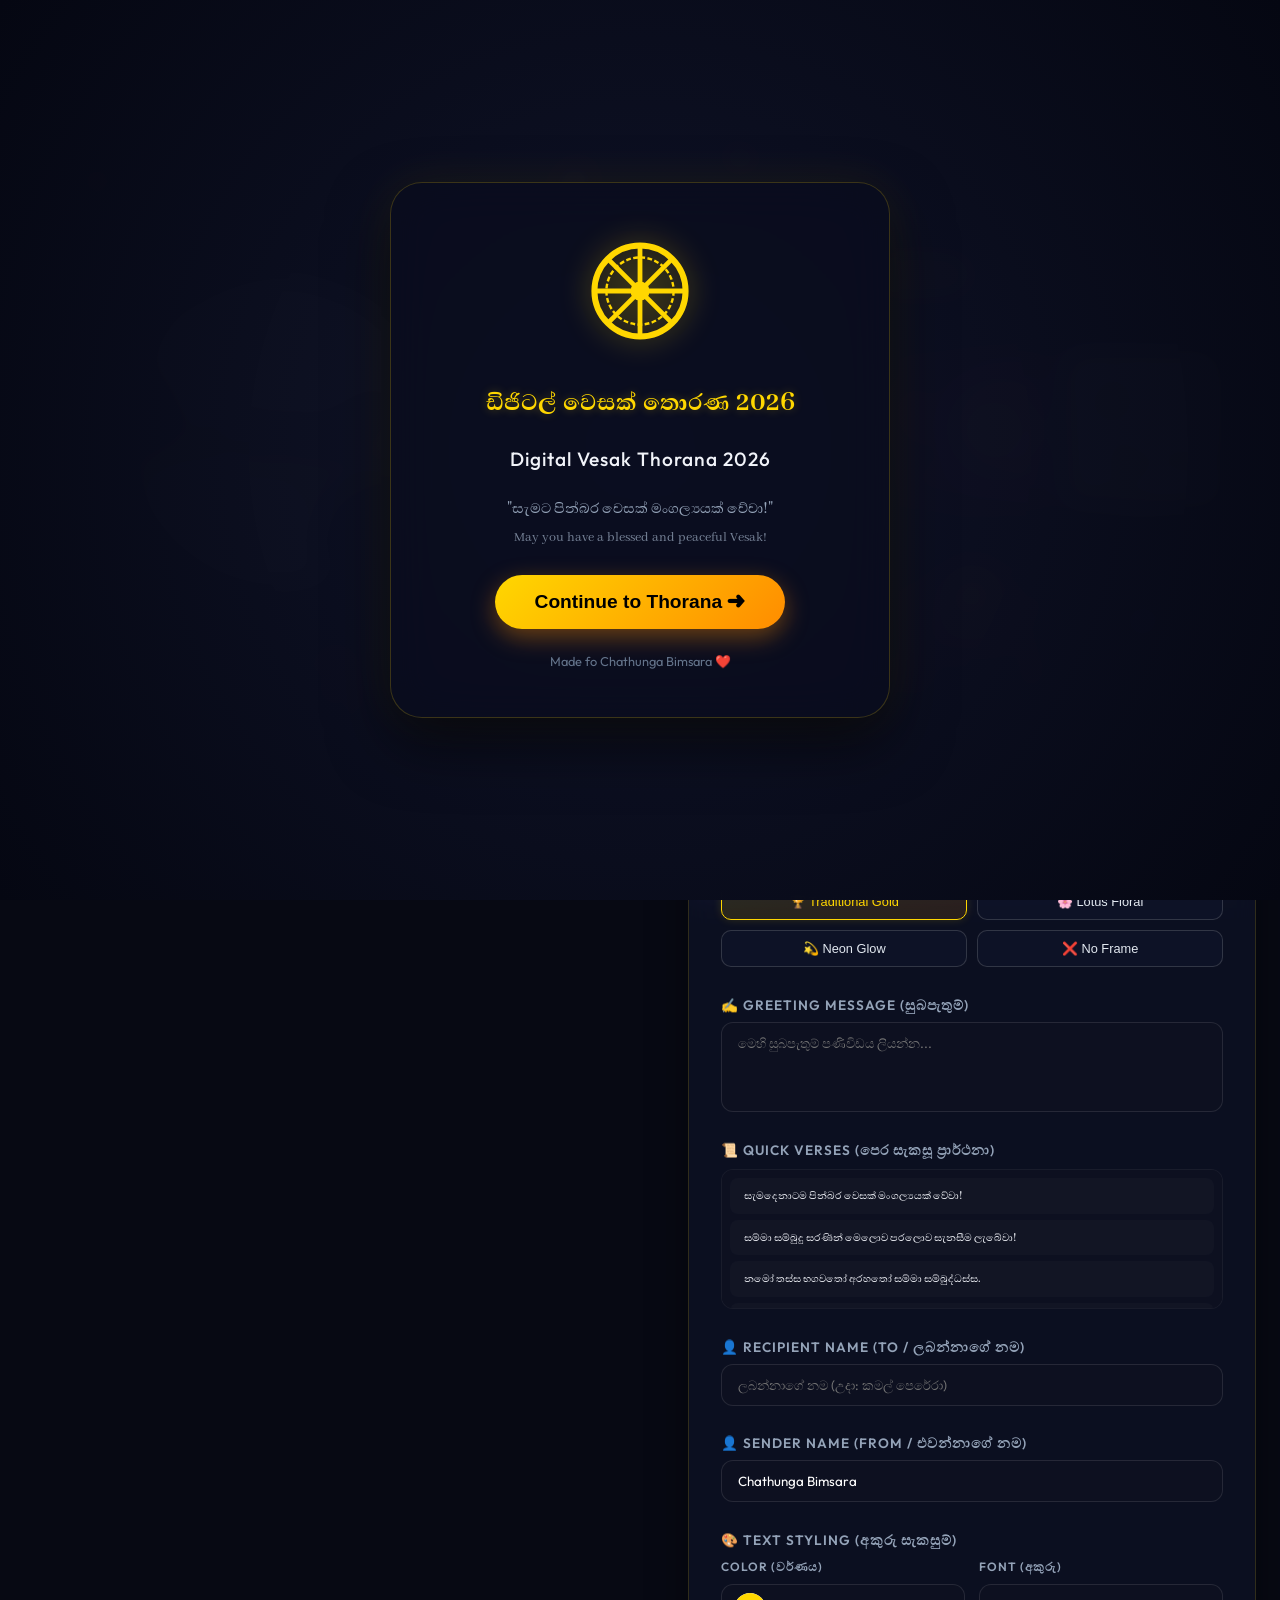
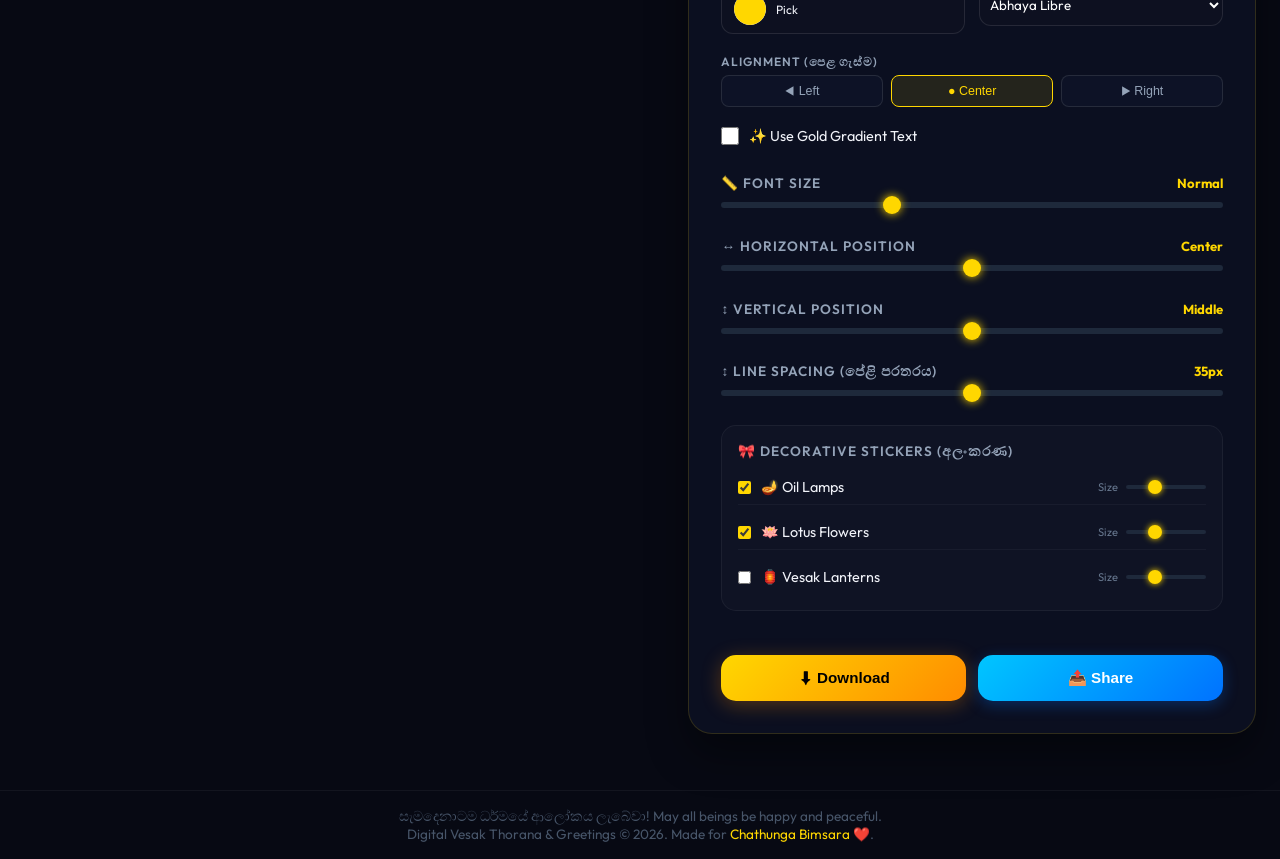
==== commit e828e57c: "updated complete" ====
--- a/card-genarate.html
+++ b/card-genarate.html
@@ -26,8 +26,7 @@
             <p class="welcome-blessing">"සැමට පින්බර වෙසක් මංගල්‍යයක් වේවා!"<br><span
                     style="font-size:0.9rem;opacity:0.8;">May you have a blessed and peaceful Vesak!</span></p>
             <button id="btnEnterWebsite" class="welcome-btn">
-                <span>Enter Website</span>
-                <span style="font-size:1.4rem;">🪷</span>
+                <span>Continue to Thorana ➜</span>
             </button>
             <p class="welcome-note">Made fo Chathunga Bimsara ❤️</p>
         </div>
